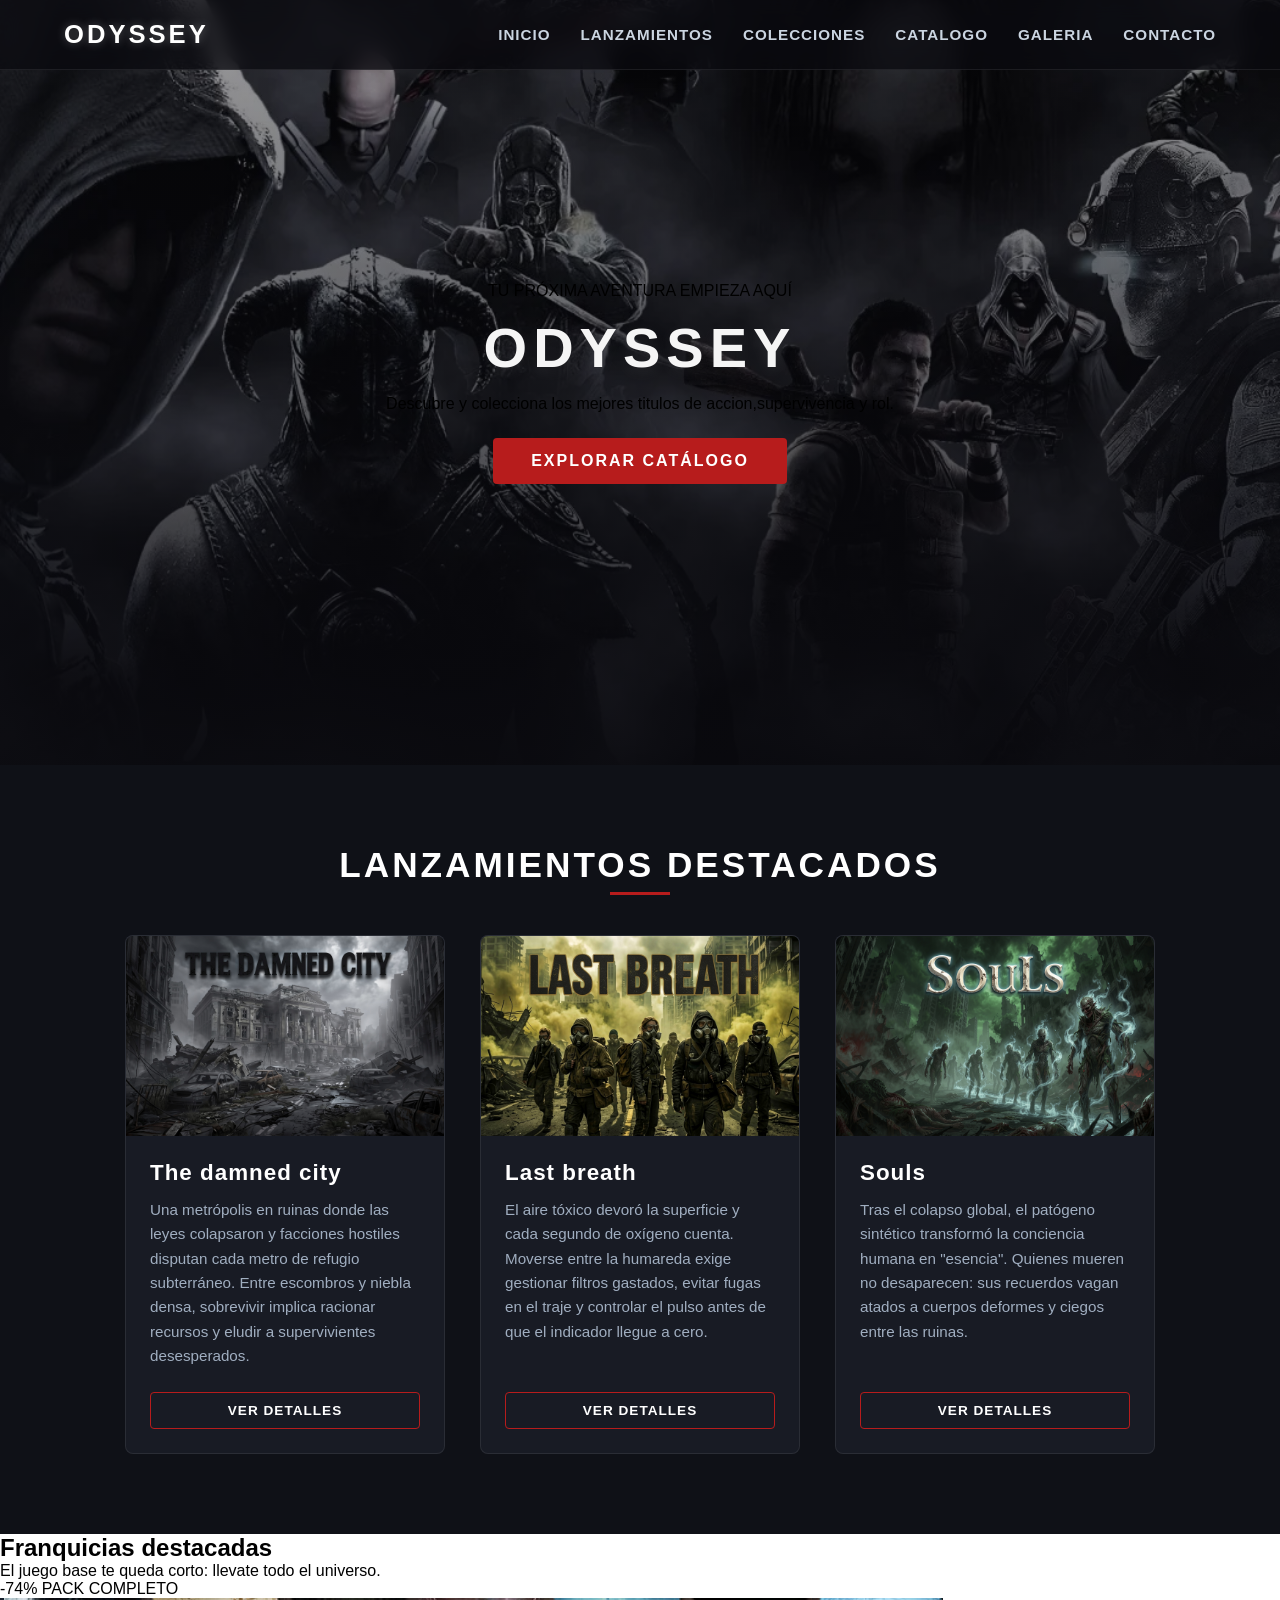
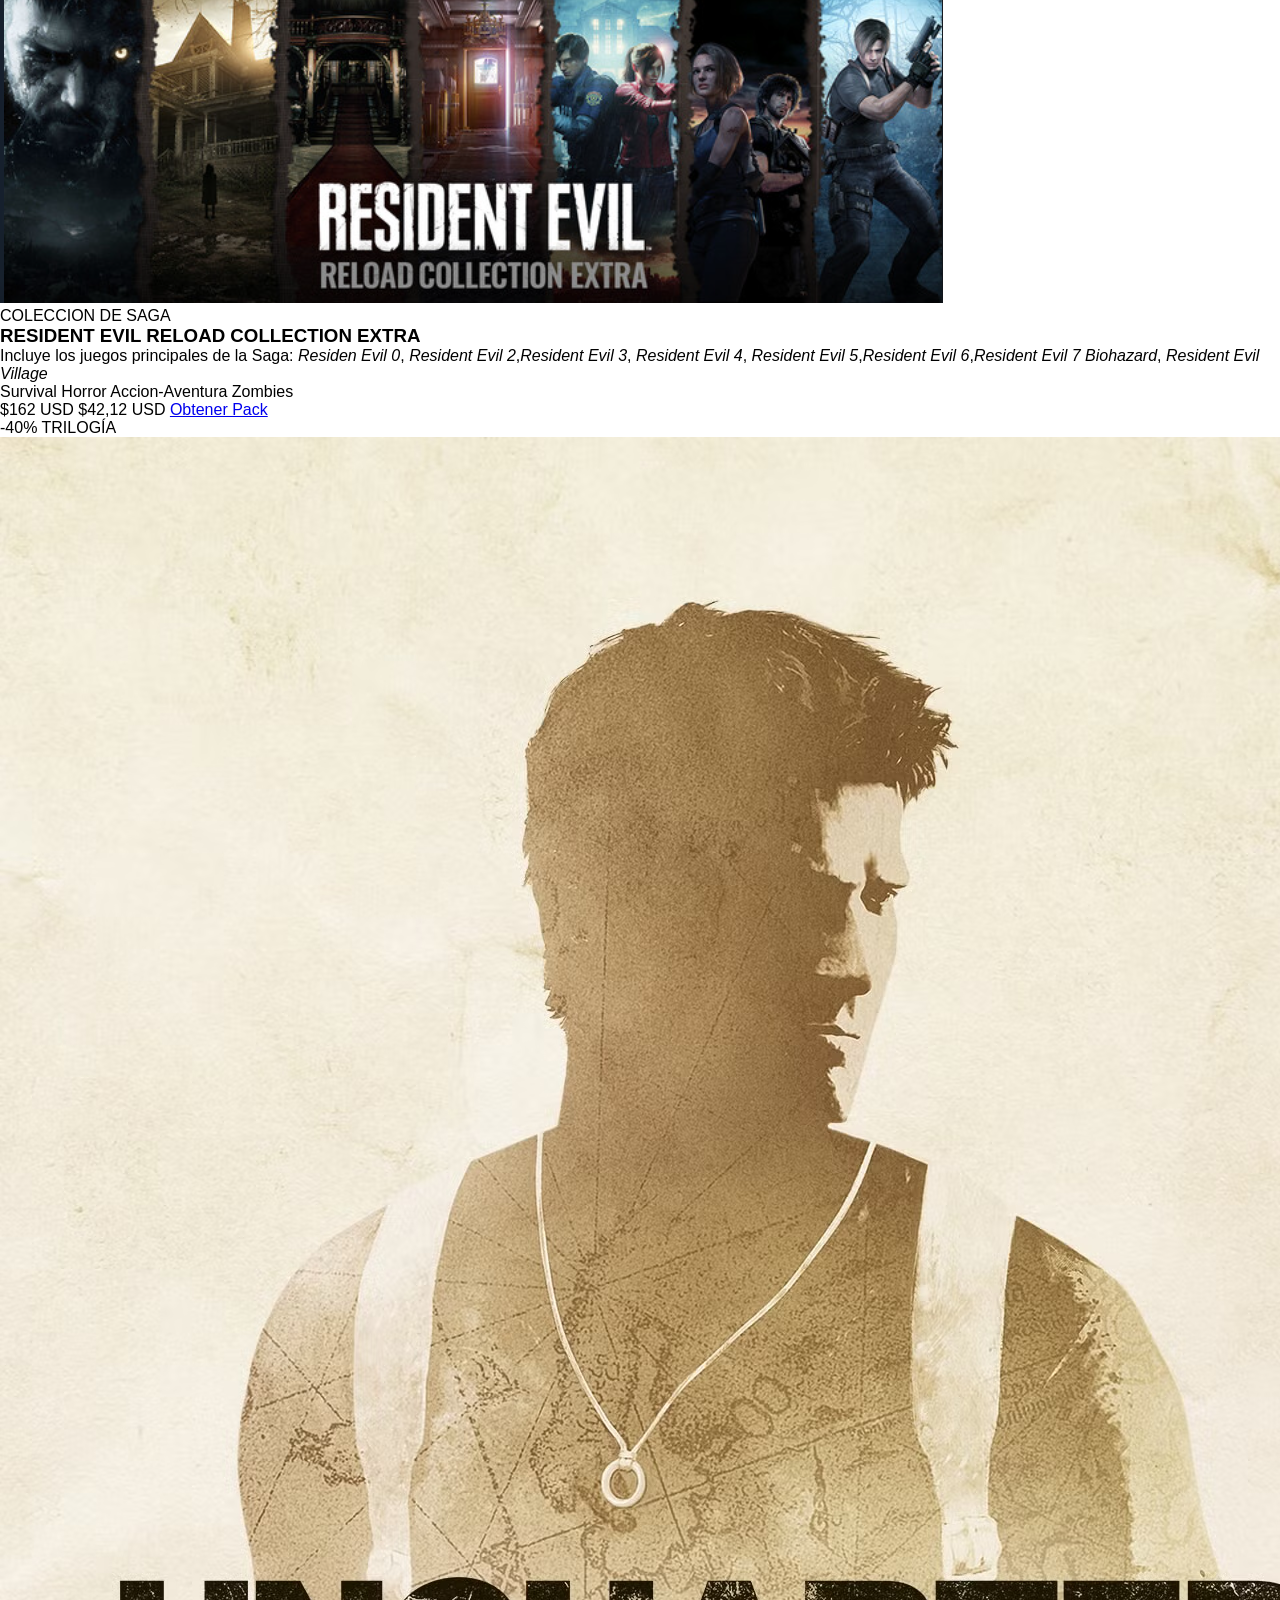
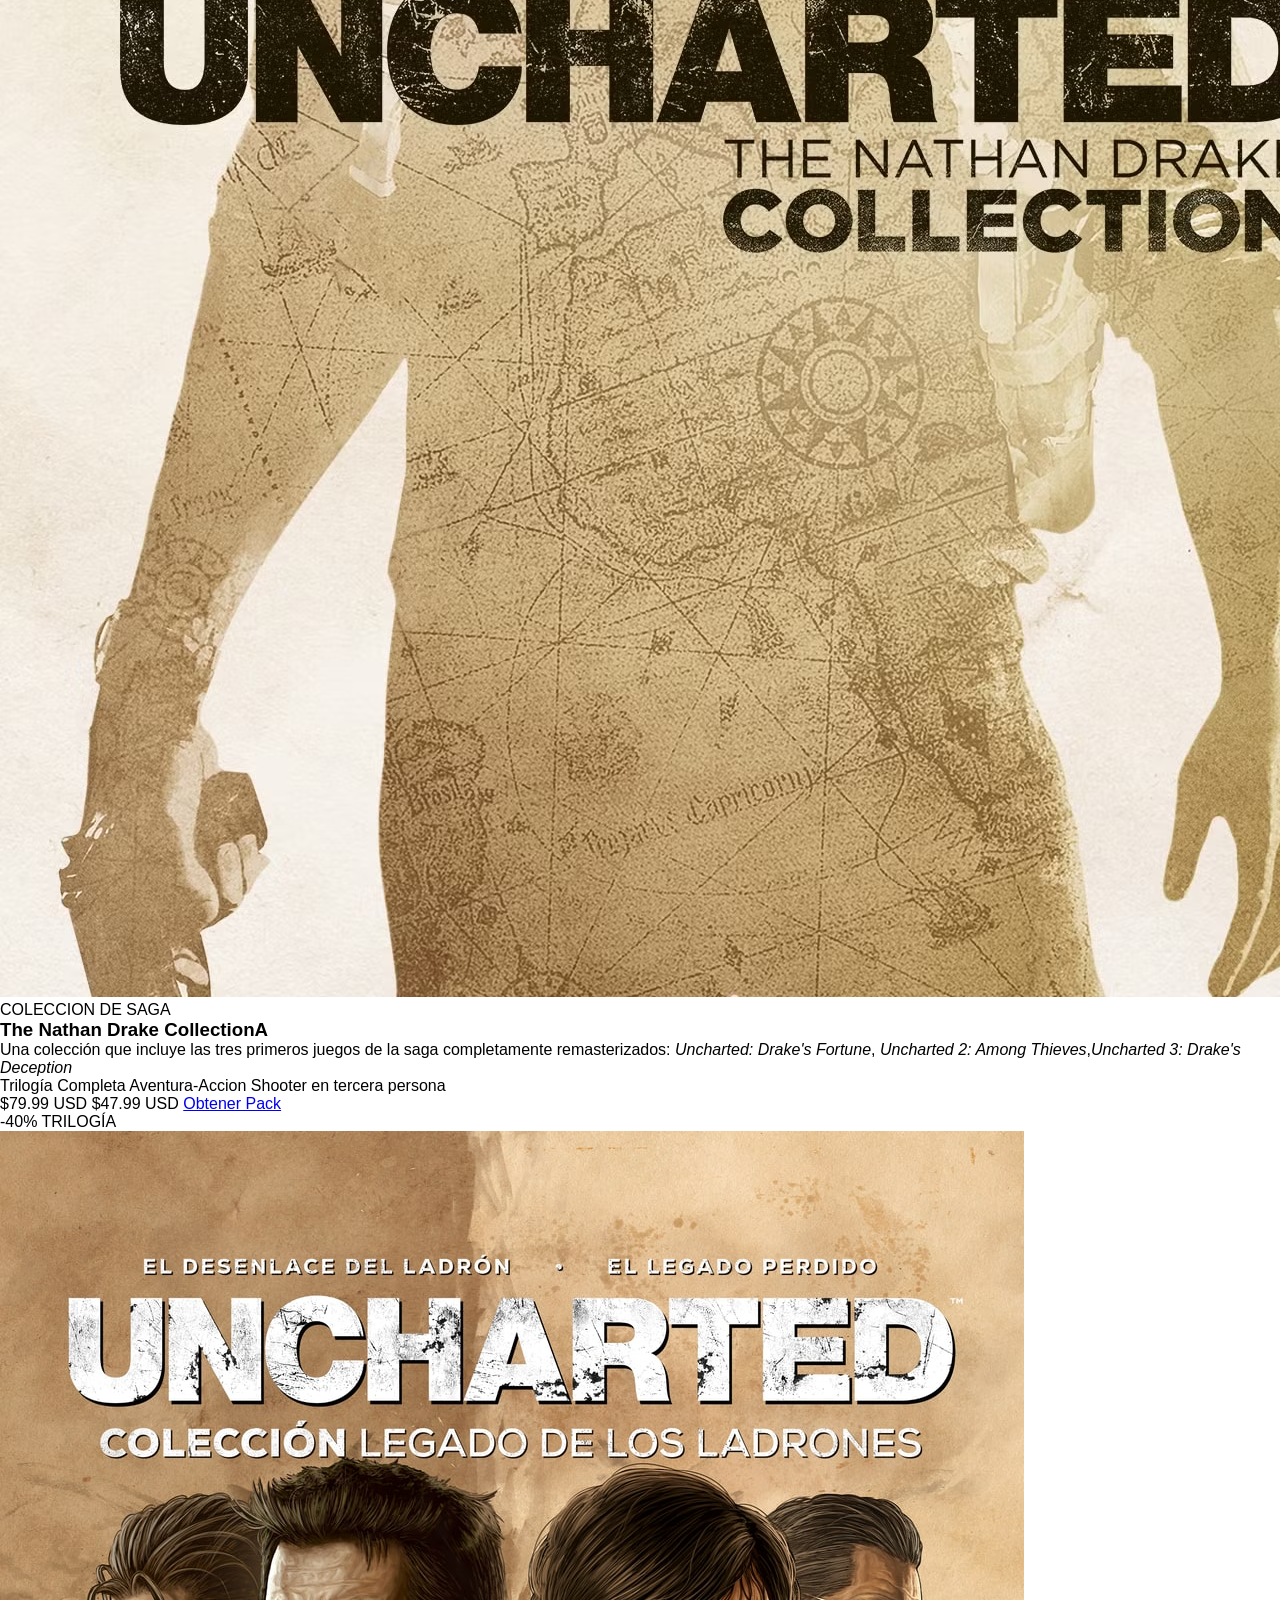
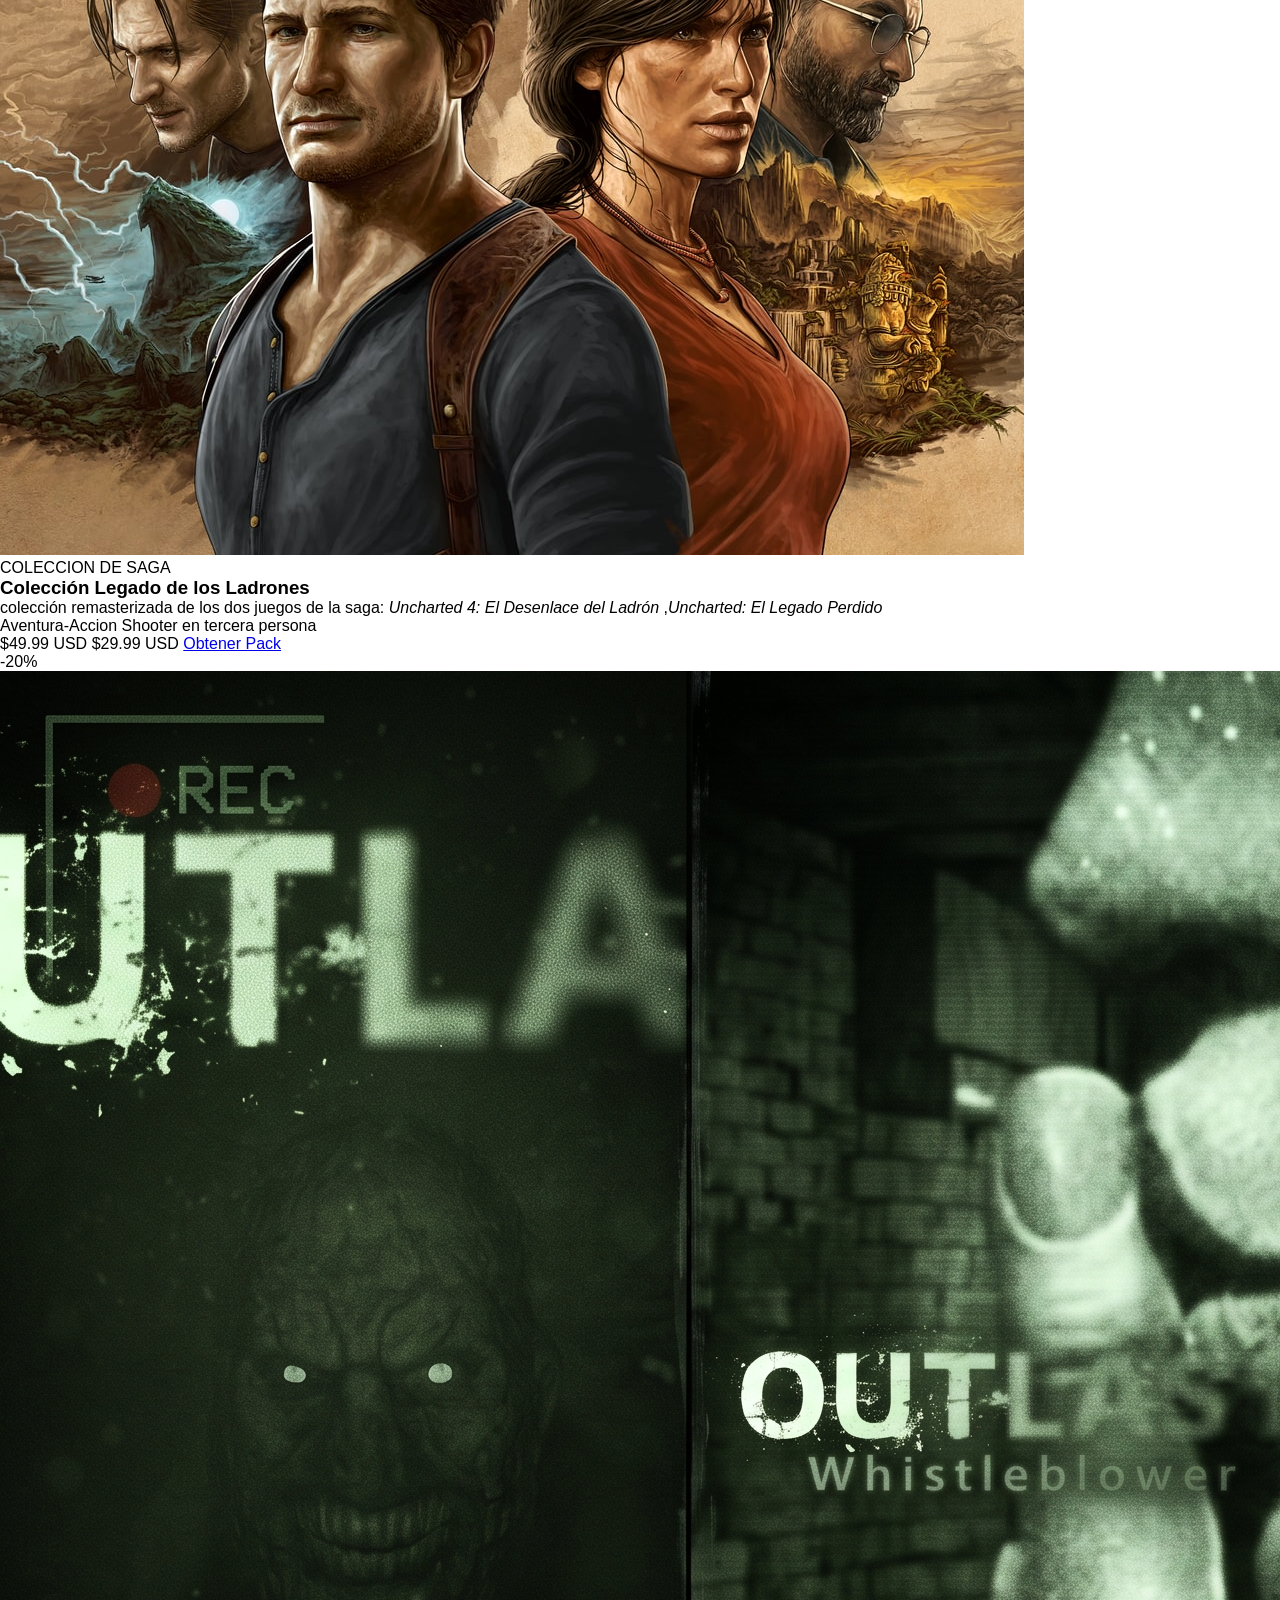
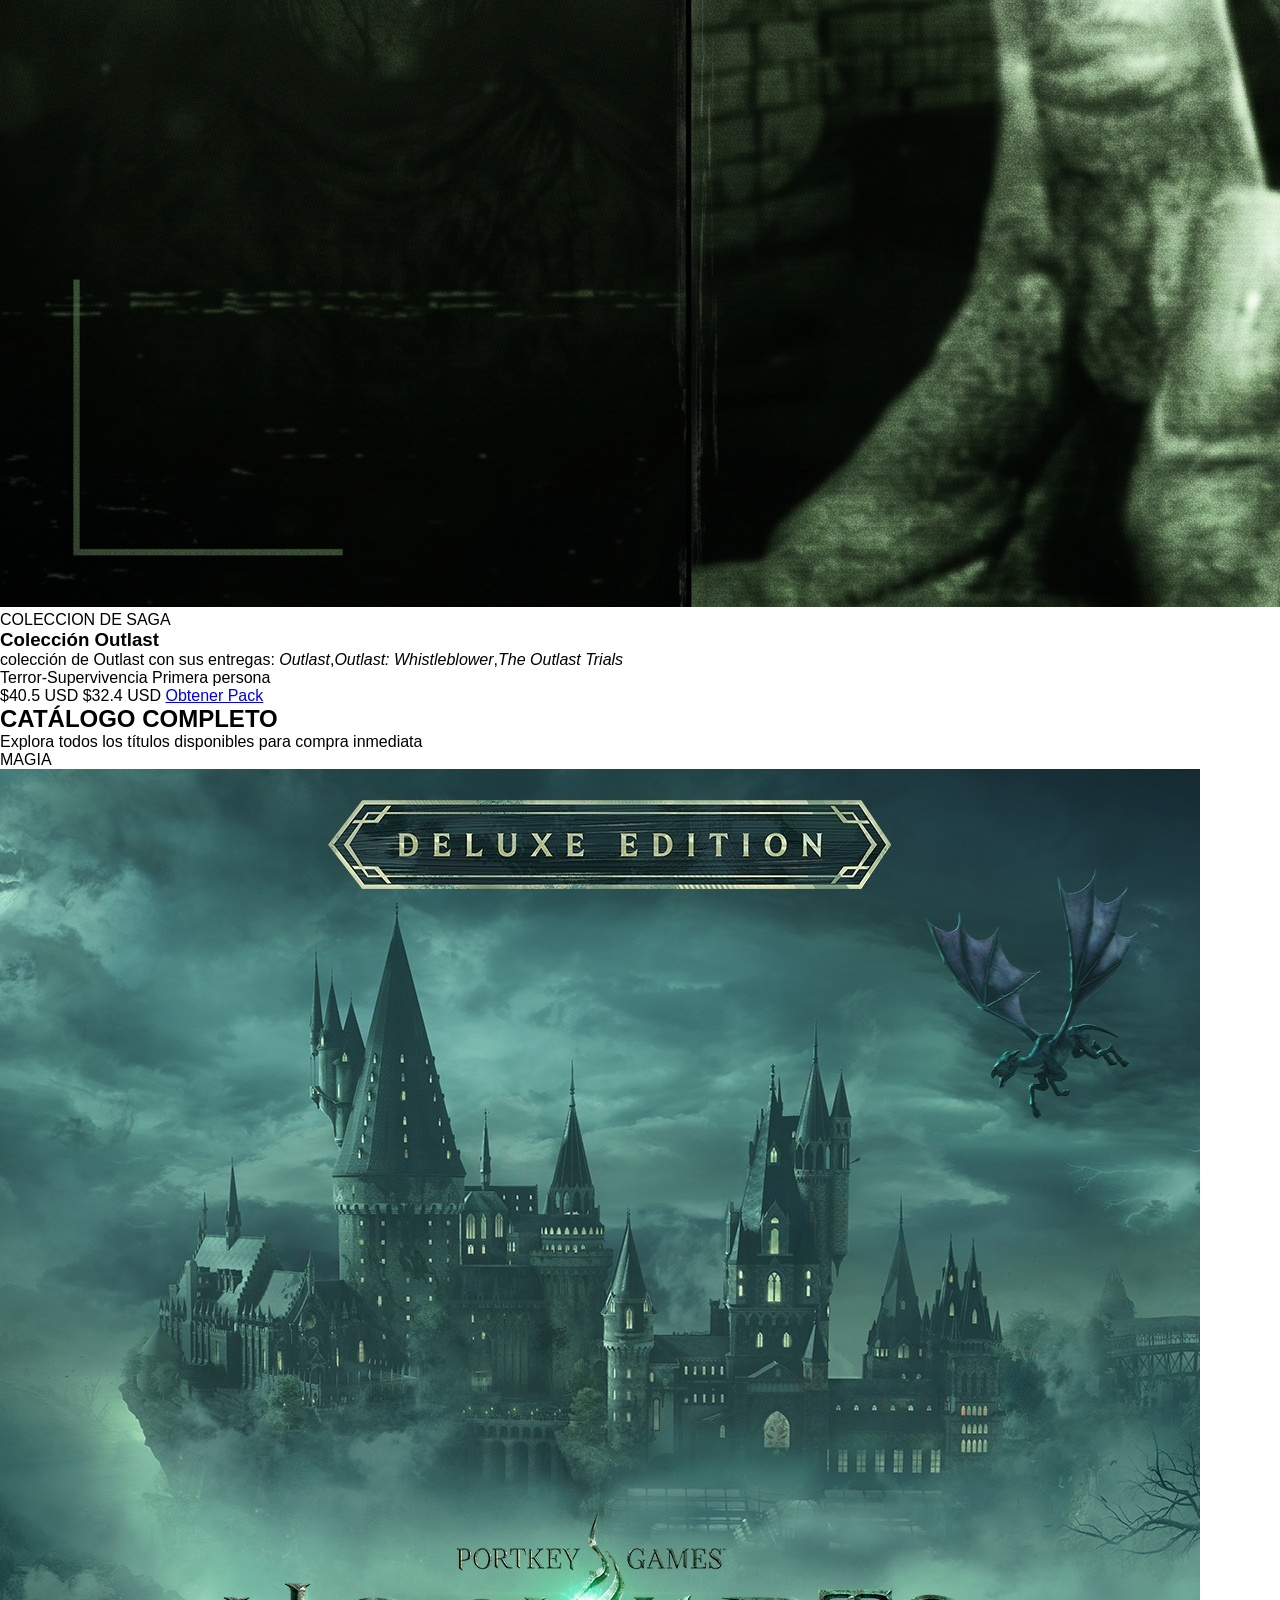
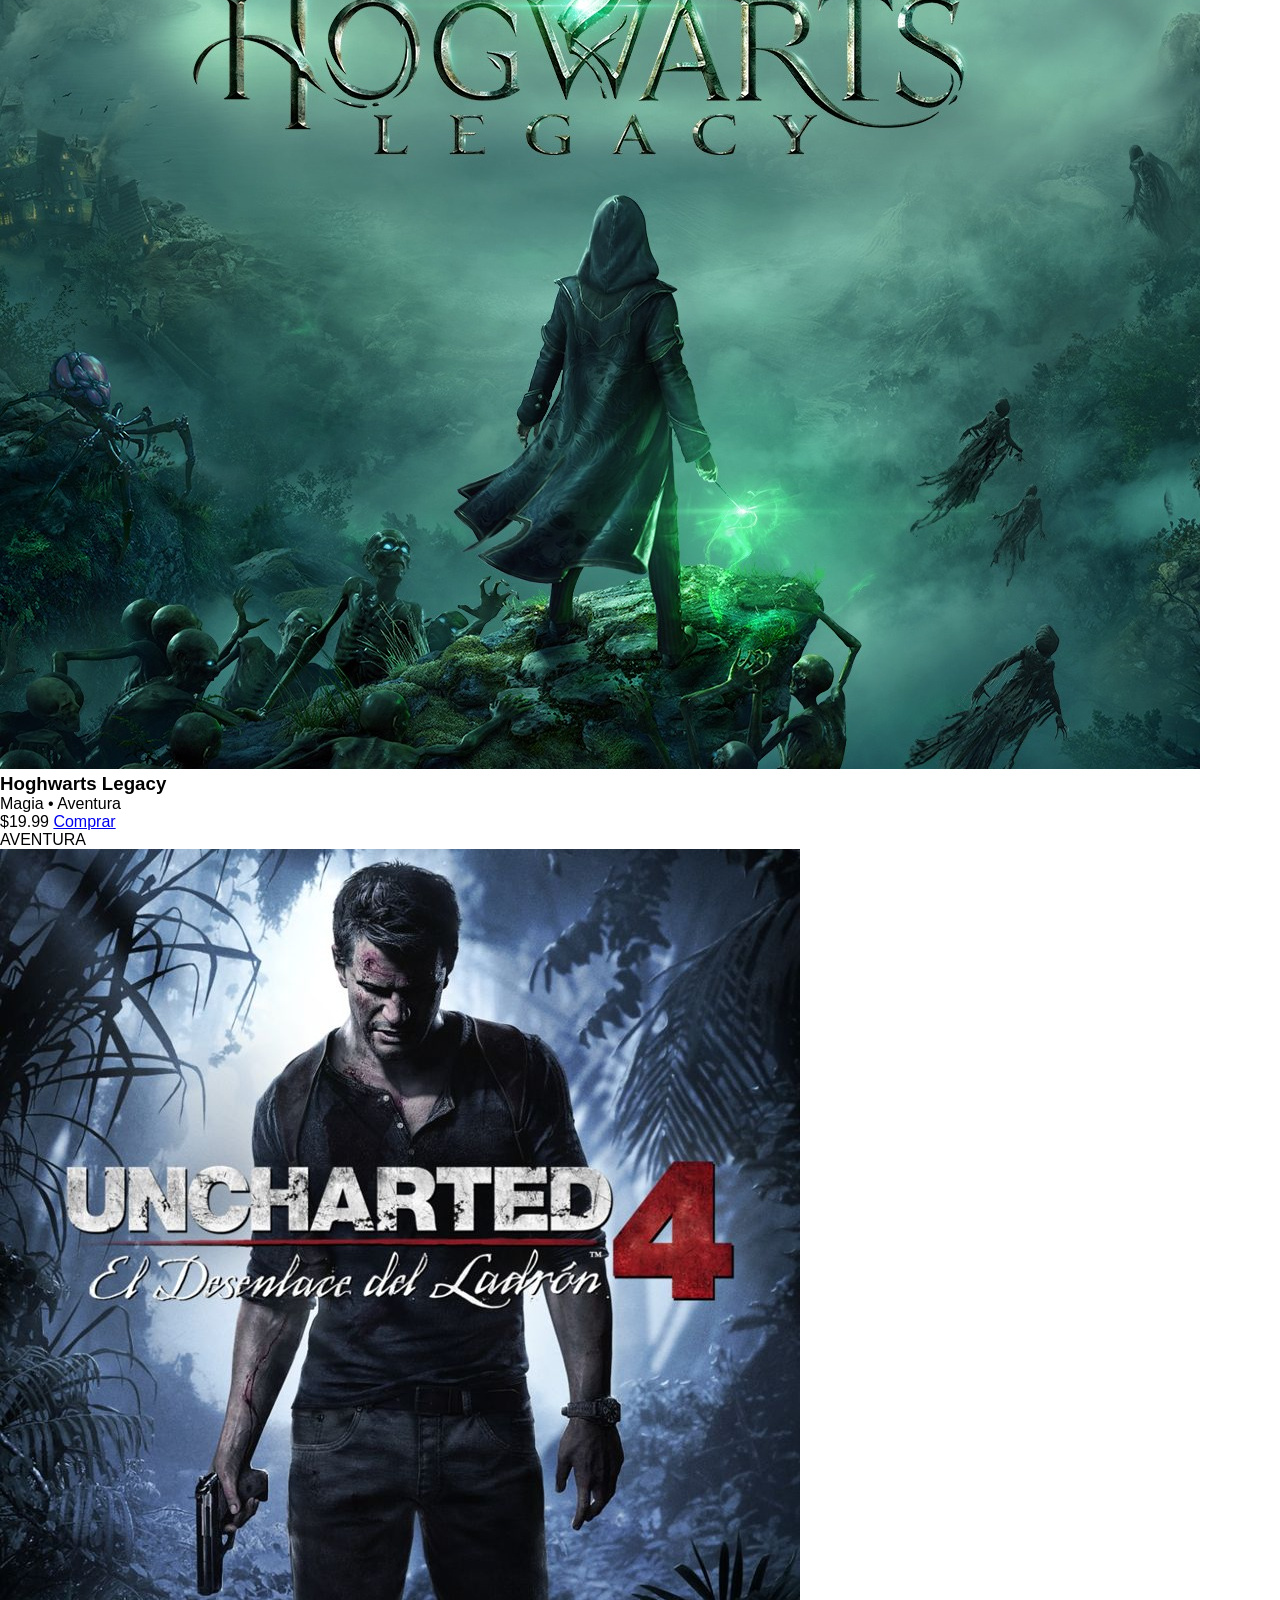
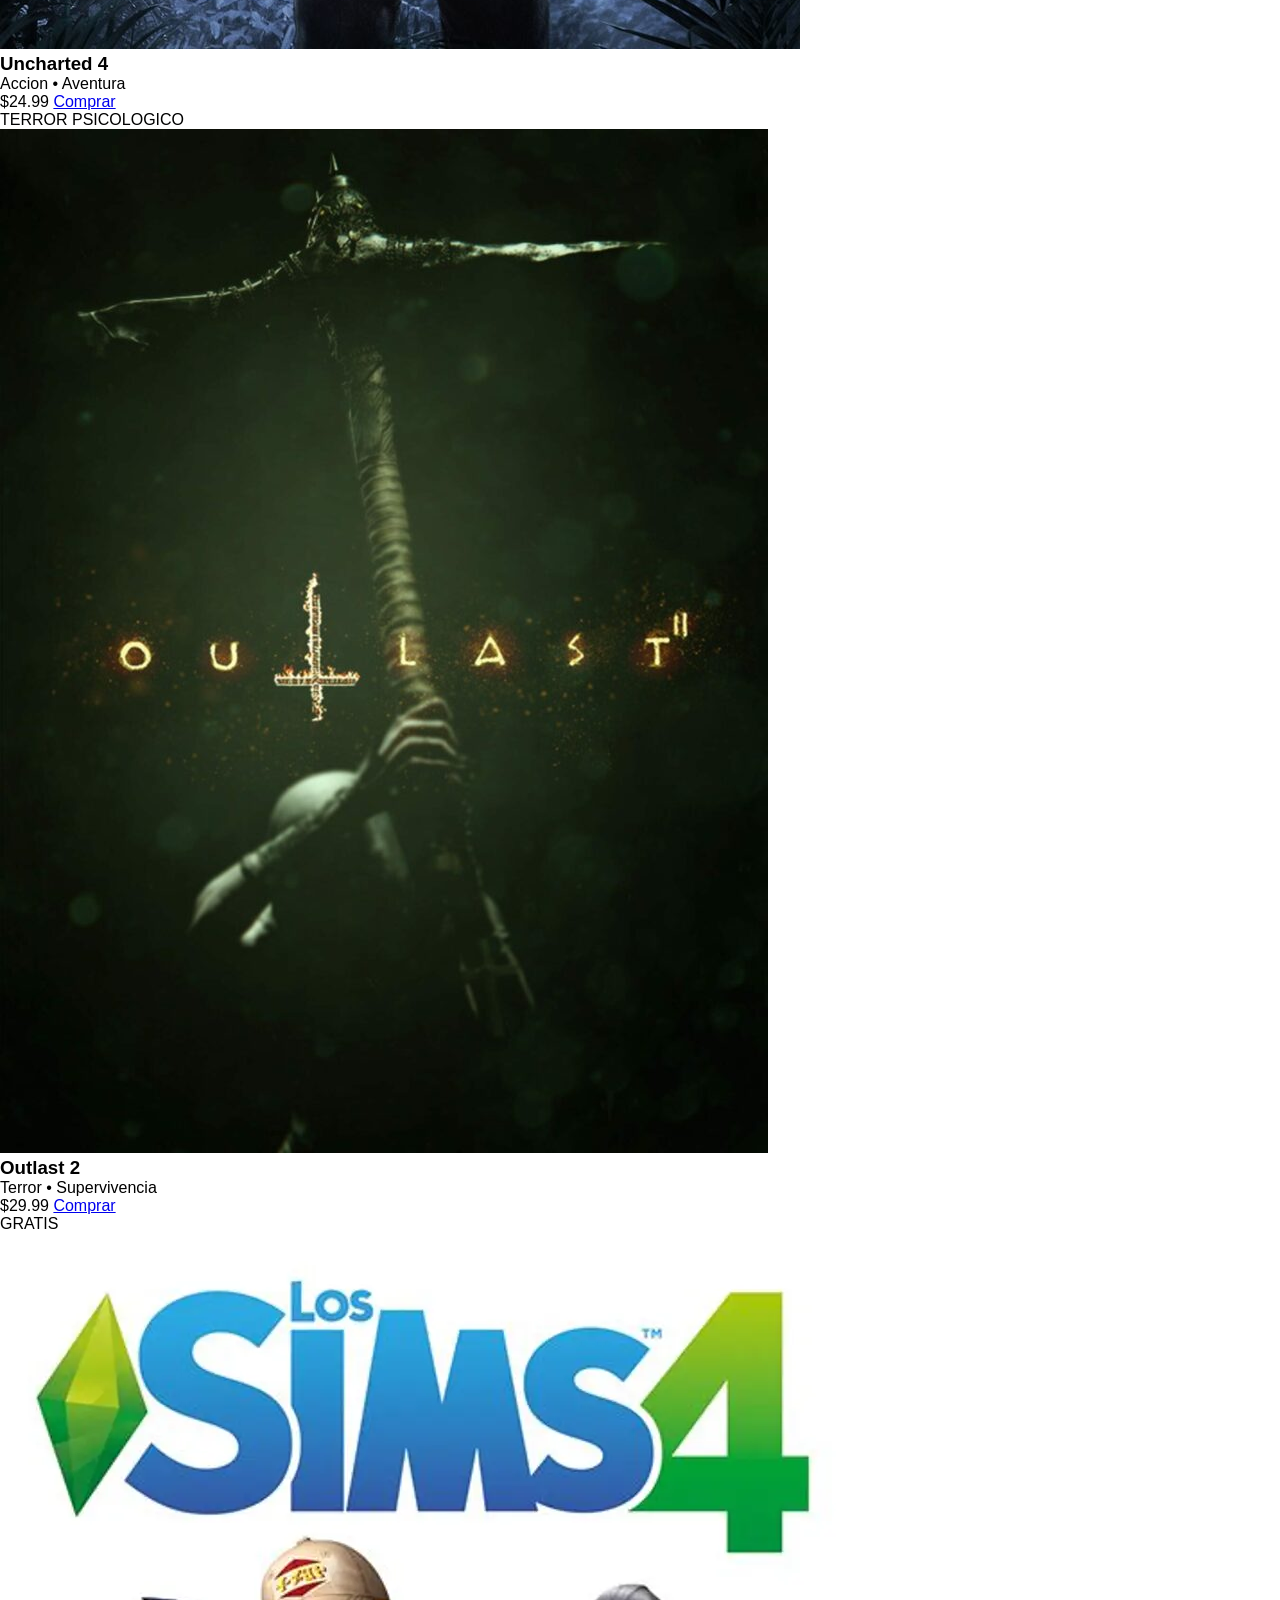
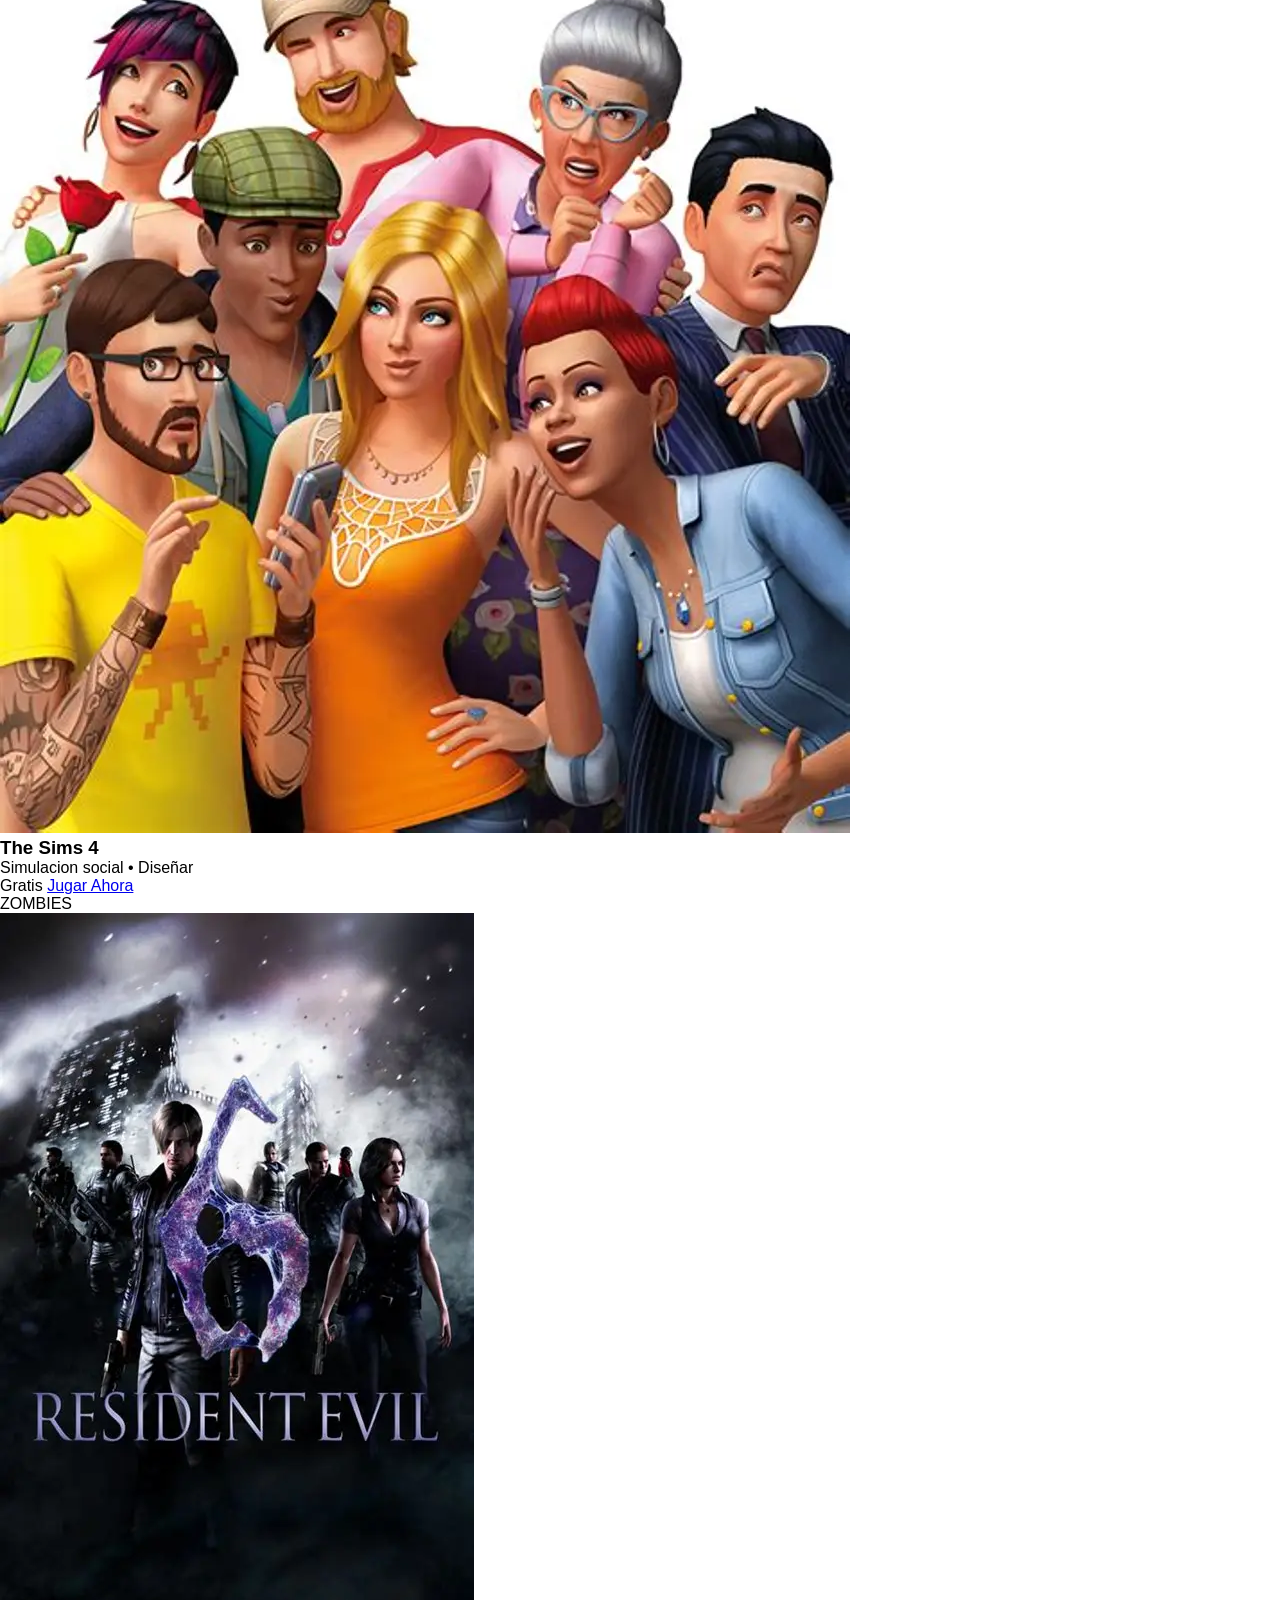
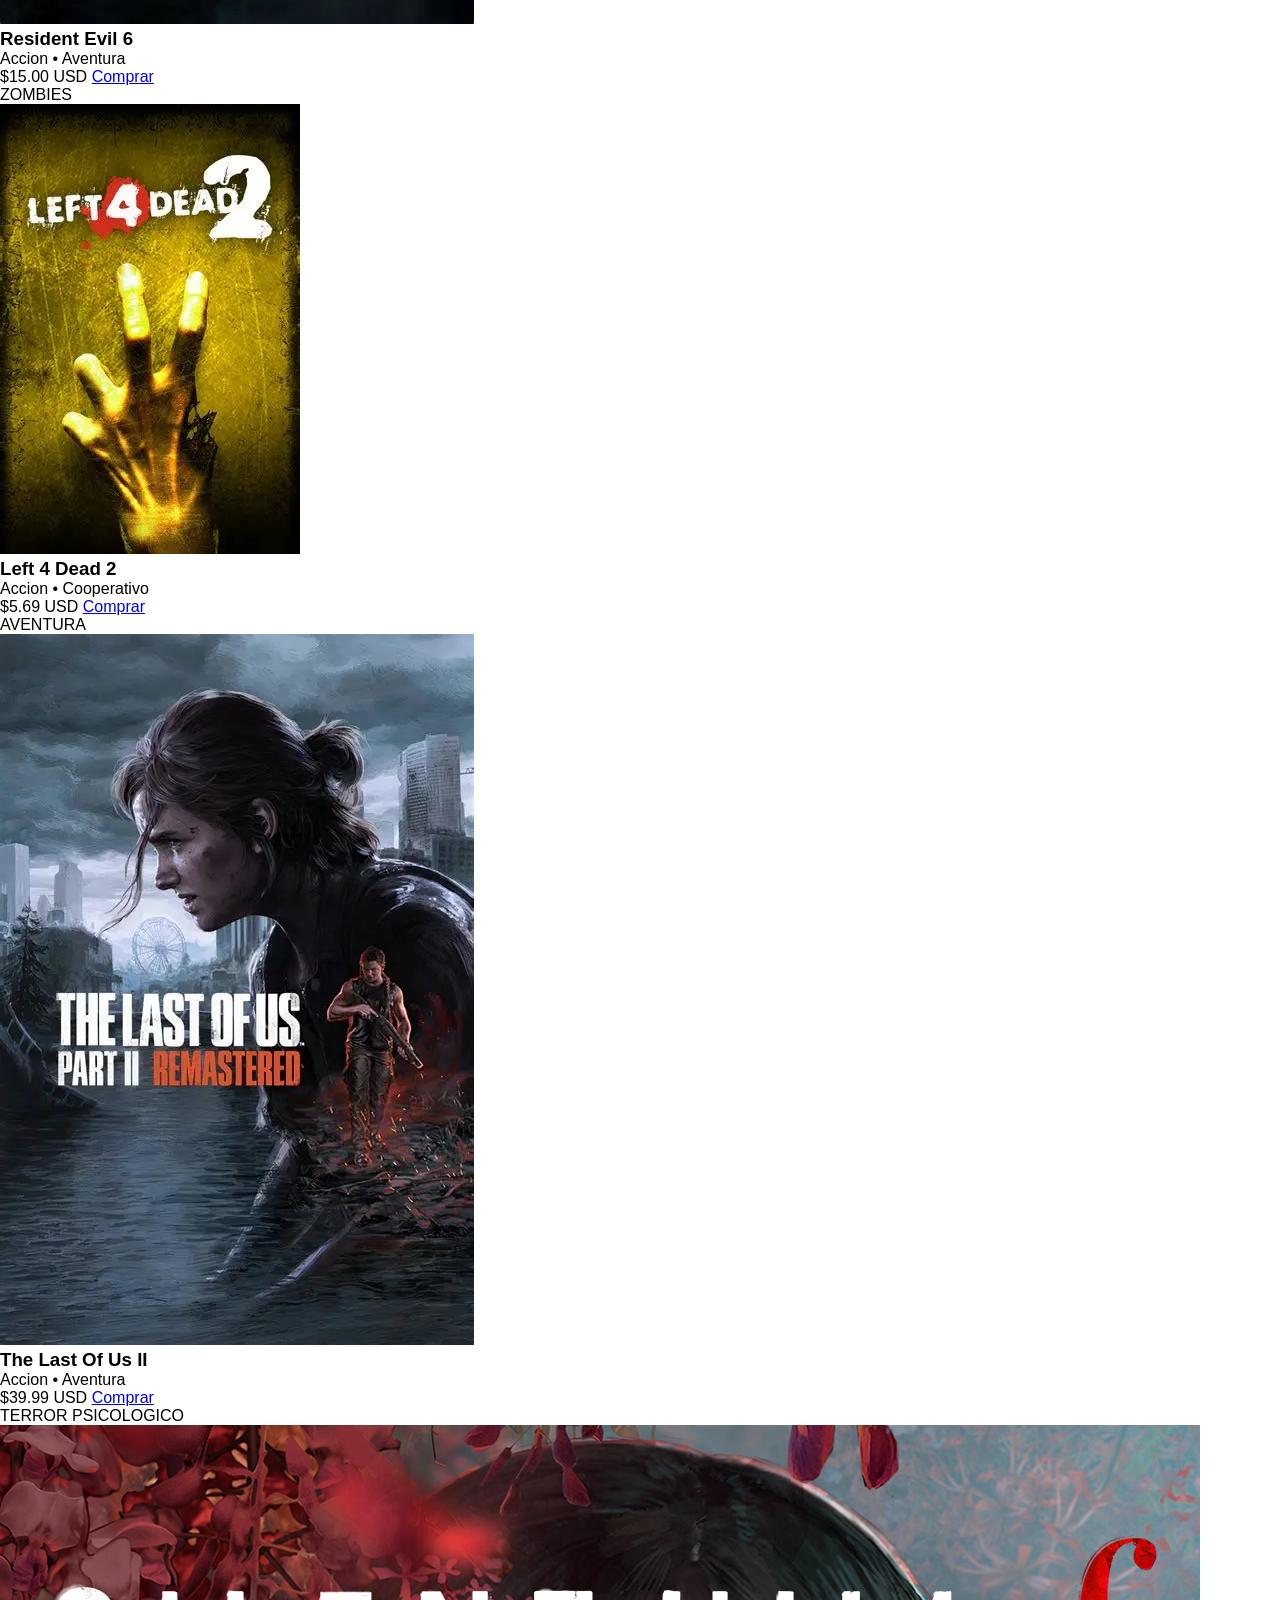
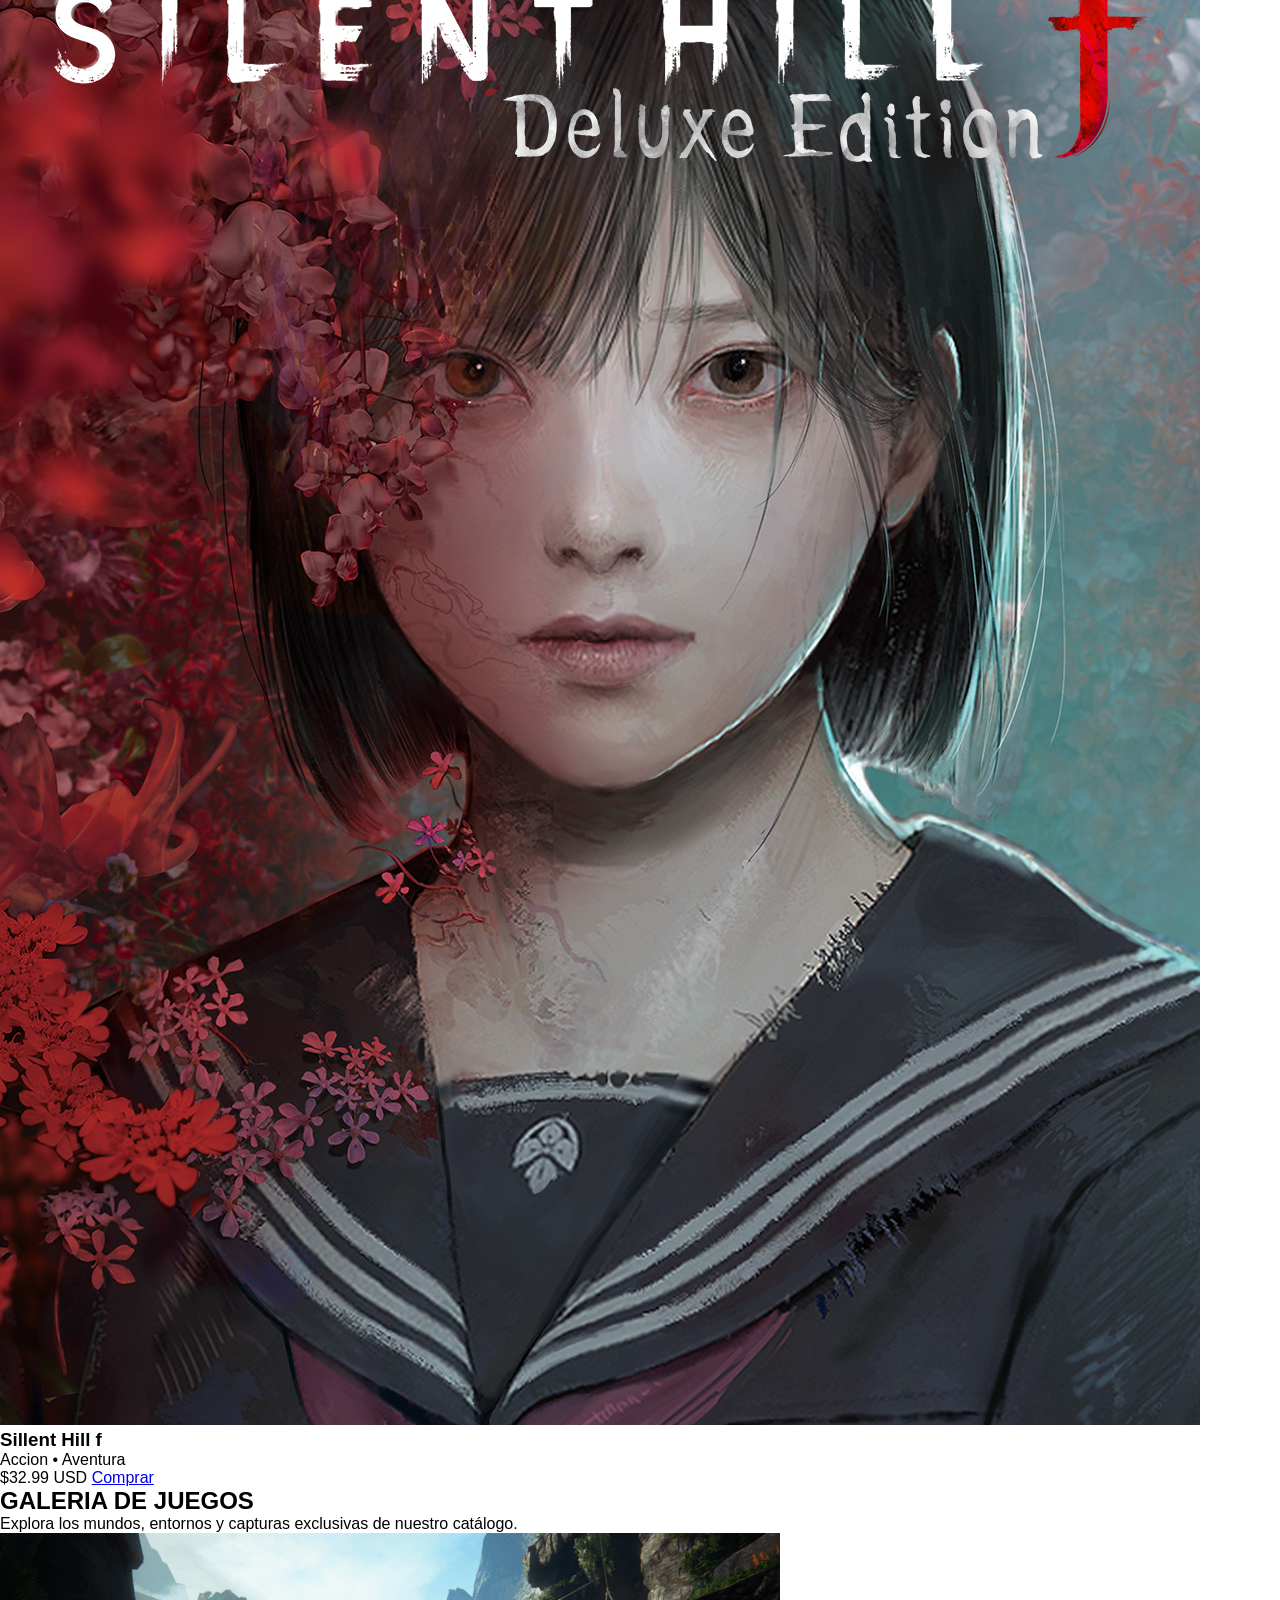
==== index.html @ 3366f35e "fixed:errores tipograficos" ====
<!DOCTYPE html>
<html lang="en">
<head>
    <meta charset="UTF-8">
    <meta name="viewport" content="width=device-width, initial-scale=1.0">
    <title>ODYSSEY</title>
    <link rel="stylesheet" href="css/styles.css">
</head>
<body>
    <header class="navbarra">
        <div class="logo">ODYSSEY</div>
        <nav>
            <ul class="lista-nav">
                <li><a href="#inicio">Inicio</a></li>
                <li><a href="#lanzamientos">lanzamientos</a></li>
                <li><a href="#colecciones">Colecciones</a></li>
                <li><a href="#catalogo">Catalogo</a></li>
                <li><a href="#galeria">Galeria</a></li>
                <li><a href="#contacto">Contacto</a></li>
            </ul>
        </nav>
    </header>
    <main>
        <section class="hero" id="inicio">
            <div class="contendor-hero">
                <span>TU PRÓXIMA AVENTURA EMPIEZA AQUÍ</span>
                <h1>ODYSSEY</h1>
                <p>Descubre y colecciona los mejores titulos de accion,supervivencia
                    y rol.</p>
                <a href="catalogo" class="catalogo-boton">EXPLORAR CATÁLOGO</a>
            </div>
        </section>

        <!-- SECCION CARDS-LANZAMIENTOS -->
        <section class="seccion-cards" id="lanzamientos">
            <h2>LANZAMIENTOS DESTACADOS</h2>
            <div class="contenedor-cards">
                <article class="card">
                    <div class="image-card">
                        <img src="assets/cards-lanzamientos/the-damned-city-dark-title.png" alt="Portada de The damned city">
                    </div>
                    <div class="contenido-card">
                        <h3>The damned city</h3>
                        <p>
                    Una metrópolis en ruinas donde las leyes colapsaron y facciones hostiles disputan cada metro de refugio subterráneo. 
                    Entre escombros y niebla densa, sobrevivir implica racionar recursos y eludir a supervivientes desesperados.
                        </p>
                    <a href="#detalles" class="card-boton">Ver detalles</a>
                    </div>
                </article>

                <article class="card">
                    <div class="image-card">
                        <img src="assets/cards-lanzamientos/last-breath-titled.png" alt="Portada de Last breath">
                    </div>
                    <div class="contenido-card">
                        <h3>Last breath</h3>
                        <p>
                        El aire tóxico devoró la superficie y cada segundo de oxígeno cuenta. 
                        Moverse entre la humareda exige gestionar filtros gastados,
                        evitar fugas en el traje y controlar el pulso antes de que el indicador llegue a cero.
                        </p>
                    <a href="#detalles" class="card-boton">Ver detalles</a>
                    </div>
                </article>

                <article class="card">
                    <div class="image-card">
                        <img src="assets/cards-lanzamientos/souls-banner-titled.png" alt="Portada de Souls">
                    </div>
                    <div class="contenido-card">
                        <h3>Souls</h3>
                        <p>
                        Tras el colapso global, el patógeno sintético transformó la conciencia humana en "esencia".
                        Quienes mueren no desaparecen: sus recuerdos vagan atados a cuerpos deformes y ciegos entre las ruinas.
                        </p>
                    <a href="#detalles" class="card-boton">Ver detalles</a>
                    </div>
                </article>
            </div>
        </section>

        <!-- SECCION COLECCIONES -->
         <section class="seccion-colecciones" id="colecciones">
         <h2>Franquicias destacadas</h2>
         <p>El juego base te queda corto: llevate todo el universo.</p>

         <!-- Coleccion Resident Evil -->
          <div class="contendor-paquete">
          <article>
          <div class="descuento">-74% PACK COMPLETO</div> 

          <div class="portada-paquete">
          <img src="assets/colecciones/ColeccionResident.png" alt="Portada Resident Evil Colecction Extra">
          </div>

          <div class="informacion-paquete">
          <span>COLECCION DE SAGA</span>
          <h3>RESIDENT EVIL RELOAD COLLECTION EXTRA</h3>
          <p>Incluye los juegos principales de la Saga: <em>Residen Evil 0</em>, <em>Resident Evil 2</em>,<em>Resident Evil 3</em>,
          <em>Resident Evil 4</em>, <em>Resident Evil 5</em>,<em>Resident Evil 6</em>,<em>Resident Evil 7 Biohazard</em>,
          <em>Resident Evil Village</em>
          </p>

          <div class="etiquetas-contenido">
          <span>Survival Horror</span>
          <span>Accion-Aventura</span>
          <span>Zombies</span>
          </div>

          <div class="precio">
          <div class="contenedor-precio">
          <span>$162 USD</span>
          <span>$42,12 USD</span>
          <a href="#comprar" class="boton-comprar-paquete">Obtener Pack</a>
          </div>
          </div>
          </article>
          </div>

          <!-- Coleccion Uncharted: The Nathan Drake -->
          <div class="contendor-paquete">
          <article>
          <div class="descuento">-40% TRILOGÍA</div> 

          <div class="portada-paquete">
          <img src="assets/colecciones/Uncharted-The-Nathan-Drake-Collection.avif" alt="Portada The Nathan Drake Collection">
          </div>

          <div class="informacion-paquete">
          <span>COLECCION DE SAGA</span>
          <h3>The Nathan Drake CollectionA</h3>
          <p> Una colección que incluye las tres primeros juegos de la saga completamente remasterizados: <em>Uncharted: Drake's Fortune</em>, 
          <em>Uncharted 2: Among Thieves</em>,<em>Uncharted 3: Drake's Deception</em>
          </p>

          <div class="etiquetas-contenido">
          <span>Trilogía Completa</span>
          <span>Aventura-Accion</span>
          <span>Shooter en tercera persona</span>
          </div>

          <div class="precio">
          <div class="contenedor-precio">
          <span>$79.99 USD</span>
          <span>$47.99 USD</span>
          <a href="#comprar" class="boton-comprar-paquete">Obtener Pack</a>
          </div>
          </div>
          </article>
          </div>

          <!-- Coleccion Uncharted: Legado de los Ladrones -->
          <div class="contendor-paquete">
          <article>
          <div class="descuento">-40% TRILOGÍA</div> 

          <div class="portada-paquete">
          <img src="assets/colecciones/PortadaColeccionLegadoDeLadrones.jpg" alt="Portada Uncharted: Legado de los Ladrones ">
          </div>

          <div class="informacion-paquete">
          <span>COLECCION DE SAGA</span>
          <h3>Colección Legado de los Ladrones</h3>
          <p>colección remasterizada de los dos juegos de la saga: 
          <em>Uncharted 4: El Desenlace del Ladrón </em>,<em>Uncharted: El Legado Perdido</em> 
          </p>

          <div class="etiquetas-contenido">
          <span>Aventura-Accion</span>
          <span>Shooter en tercera persona</span>
          </div>

          <div class="precio">
          <div class="contenedor-precio">
          <span>$49.99 USD</span>
          <span>$29.99 USD</span>
          <a href="#comprar" class="boton-comprar-paquete">Obtener Pack</a>
          </div>
          </div>
          </article>
          </div>

          <!-- Coleccion Outlast -->
          <div class="contendor-paquete">
          <article>
          <div class="descuento">-20%</div> 

          <div class="portada-paquete">
          <img src="assets/colecciones/ColeccionOutlast.jpg" alt="Portada Coleccion Outlast ">
          </div>

          <div class="informacion-paquete">
          <span>COLECCION DE SAGA</span>
          <h3>Colección Outlast</h3>
          <p>colección de Outlast con sus entregas: <em>Outlast</em>,<em>Outlast: Whistleblower</em>,<em>The Outlast Trials</em> 
          </p>

          <div class="etiquetas-contenido">
          <span>Terror-Supervivencia</span>
          <span>Primera persona</span>
          </div>

          <div class="precio">
          <div class="contenedor-precio">
          <span>$40.5 USD</span>
          <span>$32.4 USD</span>
          <a href="#comprar" class="boton-comprar-paquete">Obtener Pack</a>
          </div>
          </div>
          </article>
          </div>
         </section>

         <!-- SECCION CATALOGO  -->
         <section class="seccion-catalogo" id="catalogo">
         <h2>CATÁLOGO COMPLETO</h2>
         <p>Explora todos los títulos disponibles para compra inmediata</p>

         <div class="contenedor-catalogo">

        <!-- Juego Hoghwarts -->
         <article class="tarjeta-catalogo">
         <div class="etiqueta-catalogo">MAGIA</div>
         <div class="contenedor-portada">
         <img src="assets/cards-catalogo/PortadaHoghwartsLegacy.jpeg" alt="Portada Hoghwarts Legacy">
         </div>

         <div class="informacion-catalogo">
         <h3>Hoghwarts Legacy</h3>
         <p>Magia • Aventura</p>
         <div class="pie-tarjeta">
         <span>$19.99</span>
         <a href="#comprar" class="boton-comprar">Comprar</a>
         </div>
         </div>
        </article>
        
        <!-- Juego Uncharted 4 -->
         <article class="tarjeta-catalogo">
         <div class="etiqueta-catalogo">AVENTURA</div>
         <div class="contenedor-portada">
         <img src="assets/cards-catalogo/PortadaUncharted4.jpg" alt="Portada Uncharted 4">
         </div>

         <div class="informacion-catalogo">
         <h3>Uncharted 4</h3>
         <p> Accion • Aventura</p>
         <div class="pie-tarjeta">
         <span>$24.99</span>
         <a href="#comprar" class="boton-comprar">Comprar</a>
         </div>
         </div>
        </article>

        <!-- Juego Outlast 2 -->
         <article class="tarjeta-catalogo">
         <div class="etiqueta-catalogo">TERROR PSICOLOGICO</div>
         <div class="contenedor-portada">
         <img src="assets/cards-catalogo/PortadaOulast2.jpg" alt="Portada Outlast 2">
         </div>

         <div class="informacion-catalogo">
         <h3>Outlast 2</h3>
         <p> Terror • Supervivencia</p>
         <div class="pie-tarjeta">
         <span>$29.99</span>
         <a href="#comprar" class="boton-comprar">Comprar</a>
         </div>
         </div>
        </article>

        
         <!-- Juego Sims 4 -->
         <article class="tarjeta-catalogo">
         <div class="etiqueta-catalogo gratis">GRATIS</div>
         <div class="contenedor-portada">
         <img src="assets/cards-catalogo/PortadaTheSims4.webp" alt="Portada The Sims 4">
         </div>

         <div class="informacion-catalogo">
         <h3>The Sims 4</h3>
         <p>Simulacion social • Diseñar</p>
         <div class="pie-tarjeta">
         <span>Gratis</span>
         <a href="#comprar" class="boton-comprar boton-gratis">Jugar Ahora</a>
         </div>
         </div>
        </article>

         <!-- Juego Resident Evil 6 -->
         <article class="tarjeta-catalogo">
         <div class="etiqueta-catalogo">ZOMBIES</div>
         <div class="contenedor-portada">
         <img src="assets/cards-catalogo/PortadaResidentEvil6.webp" alt="Portada Resident Evil 6">
         </div>

         <div class="informacion-catalogo">
         <h3>Resident Evil 6</h3>
         <p>Accion • Aventura</p>
         <div class="pie-tarjeta">
         <span>$15.00 USD</span>
         <a href="#comprar" class="boton-comprar">Comprar</a>
         </div>
         </div>
        </article>

        <!-- Juego Left 4 Dead 2 -->
         <article class="tarjeta-catalogo">
         <div class="etiqueta-catalogo">ZOMBIES</div>
         <div class="contenedor-portada">
         <img src="assets/cards-catalogo/PortadaLeft4Dead2.webp" alt="Portada Left 4 Dead 2">
         </div>

         <div class="informacion-catalogo">
         <h3>Left 4 Dead 2</h3>
         <p>Accion • Cooperativo</p>
         <div class="pie-tarjeta">
         <span>$5.69 USD</span>
         <a href="#comprar" class="boton-comprar">Comprar</a>
         </div>
         </div>
        </article>

        <!-- Juego The Last Of Us II -->
         <article class="tarjeta-catalogo">
         <div class="etiqueta-catalogo">AVENTURA</div>
         <div class="contenedor-portada">
         <img src="assets/cards-catalogo/PortadaTheLastOfUsII.webp" alt="Portada The Last Of Us II">
         </div>

         <div class="informacion-catalogo">
         <h3>The Last Of Us II</h3>
         <p>Accion • Aventura</p>
         <div class="pie-tarjeta">
         <span>$39.99 USD</span>
         <a href="#comprar" class="boton-comprar">Comprar</a>
         </div>
         </div>
        </article>

        <!-- Juego Sillent Hill f-->
         <article class="tarjeta-catalogo">
         <div class="etiqueta-catalogo">TERROR PSICOLOGICO</div>
         <div class="contenedor-portada">
         <img src="assets/cards-catalogo/PortadaSillentHillf.jpg" alt="Portada Sillent Hill f">
         </div>

         <div class="informacion-catalogo">
         <h3>Sillent Hill f</h3>
         <p>Accion • Aventura</p>
         <div class="pie-tarjeta">
         <span>$32.99 USD</span>
         <a href="#comprar" class="boton-comprar">Comprar</a>
         </div>
         </div>
        </article>

         </div>
         </section>

         <!-- SECCION GALERIA -->
        <section class="seccion-galeria" id="galeria">
            <h2>GALERIA DE JUEGOS</h2>
            <p>Explora los mundos, entornos y capturas exclusivas de nuestro catálogo.</p>

            <div class="contenedor-galeria">
                <div class="galeria-elemento">
                <img src="assets/galeria/uncharted4.webp" alt="Captura de uncharted 4">
                </div>

                <div class="galeria-elemento">
                <img src="assets/galeria/HoghwartsLegacy.jpg" alt="Captura de Hoghwarts Legacy">
                </div>

                <div class="galeria-elemento">
                <img src="assets/galeria/Left4Dead2.jpg" alt="Captura de Left4Dead 2">
                </div>

                <div class="galeria-elemento">
                <img src="assets/galeria/Outlast2.jpg" alt="Captura de Outlast 2">
                </div>
                
                <div class="galeria-elemento">
                <img src="assets/galeria/residentEvil6.jpg" alt="Captura de Resident Evil 6">
                </div>

                <div class="galeria-elemento">
                <img src="assets/galeria/SillentHillf.webp" alt="Captura de Sillent Hill f">
                </div>

                <div class="galeria-elemento">
                <img src="assets/galeria/TheLastOfUs2.webp" alt="Captura de The Last Of Us 2">
                </div>

                <div class="galeria-elemento">
                <img src="assets/galeria/TheSims4.jpg" alt="Captura de The Sims 4">
                </div>
            </div>
        </section>

        <!-- SECCION CONTACTO/SOPORTE -->
         <section class="seccion-contacto" id="contacto">
         <h2>CONTACTO Y SOPORTE</h2>
         <p>¿Tenes consultas, problemas con un juego o propuestas comerciales? Escribinos.
         </p>

         <form>
         <!-- Campo nombre -->
         <div class="grupo-campo">
         <label for="nombre">Nombre completo:</label>
         <input type="text" id="nombre" name="nombre" placeholder="Ej:Agustina Vega" required>
         </div>

        <!-- Campo Correo -->
         <div class="grupo-campo">
         <label for="email">Correo electronico:</label>
         <input type="email" id="email" name="email" placeholder="nombre@gmail.com" required>
         </div>

         <!-- Campo telefono -->
         <div class="grupo-campo">
         <label for="telefono">Telefono</label>
         <input type="tel" id="telefono" name="telefono" placeholder="Ej:+54 3865 234567"pattern="[0-9]{7,15}" required>
         </div>

          <!-- Menu desplegable -->
         <div class="grupo-campo">
         <label for="motivo">Motivo de contacto:</label>
         <select id="motivo" name="motivo" required>
         <option value="" disabled selected>Seleccione una opcion...</option> 
         <option value="soporte">Soporte tecnico/reporte de bugs</option>
         <option value="compras">Consulta de compras y pedidos</option>
         <option value="prensa">Prensa, alianzas o distribucion</option>
         <option value="otro">Otras consultas</option>
         </select>
         </div>

         <!--plataforma  -->
         <fieldset class="grupo-opciones">
         <legend>Plataforma principal de juego:</legend>

         <div class="radios-disponibles">
         <label>
         <input type="radio" name="plataforma" value="pc"checked>PC
         </label> 

         <label>
         <input type="radio" name="plataforma" value="playstation">PlayStation
         </label> 

         <label>
         <input type="radio" name="plataforma" value="xbox">Xbox
         </label> 

         <label>
         <input type="radio" name="plataforma" value="Oddysey">Odyssey
         </label> 
         </div>
         </fieldset>

         <!-- juego seleccionado -->
         <div class="grupo-campo">
         <div class="cabeza-campo">
         <span>Juego seleccionado</span>
         </div>

         <label for="juego-busqueda">Buscar juego:</label>
         <div class="contenedor-bsucador">
         <span>🔍︎</span>
         <input type="search" id="juego-busqueda" name="juego" list="lista-juegos"
         placeholder="Escribe para buscar un juego..."
         autocomplete="off">
         </div>
         <!-- Catalogo actual -->
         <datalist id="lista-juegos">
         <option value="Hoghwarts Legacy">
         <option value="Uncharted 4">
         <option value="Outlast 2">
         <option value="The Sims 4">
         <option value="Resident Evil 6">
         <option value="Left 4 Dead 2">
         <option value="The Last Of Us II">
         <option value="Sillent Hill f">
         <!-- Proximos lanzamientos -->
         <option value="The Damned City (Reserva)">
         <option value="Souls (Reserva)">
         <option value="Last Breath (Reserva)">
         </datalist>
         </div>
         
         <!-- Comentarios -->
         <div class="grupo-campo">
         <label for="mensaje">Mensaje o comentarios</label>
         <textarea id="mensaje" name="mensaje" rows="5" placeholder="Escribe tu mensaje detallado aquí..." required></textarea>
         </div>

         <!-- Controles -->
         <div class="acciones-formularios">
         <button type="submit" class="boton-enviar">Enviar Mensaje</button>
         <button type="reset" class="boton-limpiar">Limpiar Formulario</button>
         </div>

        </form>
        </section>
        </main>
        <footer class="pie-pagina">
        <div class="contenedor-footer">

        <!-- Marca -->
        <div class="bloque-marca">
        <span>ODYSSEY</span>
        <p>Tu plataforma definitiva para títulos de supervivencia, aventura y experiencias inmersivas.</p>
        <div class="contenedor-soporte">
        <span>PC</span>
        <span>PlayStation</span>
        <span>Xbox</span>
        </div>
        </div>
        <!-- Comunidad -->
        <div class="contenedor-comunidad">
        <h4>Únete al Gremio</h4>
        <p>Entérate de ofertas relámpago, parches y eventos de la comunidad.</p>

        <div class="botones-redes">
        <a href="#threads">Threads</a>
        <a href="#instagram">Instagram</a>
        <a href="#youtube">Youtube</a>
        </div>
        </div>
        </div>

        <!-- Legal -->
        <div class="barra-inferior">
        <div class="contenedor-inferior">
        <p>© 2026 ODYSSEY Gaming Store. Todos los derechos reservados.</p>
        <div class="legal-pie">
        <a href="#privacidad">Privacidad</a>
        <span>•</span>
        <a href="#terminos">Términos de Compra</a>
        </div>
        </div>
        </div>
        </footer>   
        </body>
        </html>
---- css/styles.css ----
*{
    margin: 0;
    padding: 0;
    box-sizing: border-box;
    font-family: 'Segoe UI', Tahoma, Geneva, Verdana, sans-serif; 
}
/* paleta de colores */
:root{
  --rojo-brilloso: #b71c1c;    
  --coral-intenso: #e53935; 
  --rojo-vino: rgba(183, 28, 28, 0.45);         
   
  --blanco: #ffffff;          
  --blanco-celeste: #cbd5e1; 
  --cleste-blanco-card: #a0aec0;

  --oscuro-nav: rgba(10, 10, 15, 0.75);
  --fondo: #0f1117;
  --gris-oscuro: rgba(255, 255, 255, 0.08);
  --gris-clarito: rgba(255, 255, 255, 0.3);
  --negro-rojizo:rgba(0, 0, 0, 0.7);

  /* degagradado para el banner */
  --opaco: rgba(10, 10, 15, 0.4);
  --opaco2: rgba(10, 10, 15, 0.9);

  --azul-gris: #181b24;
}
/* --------------------------------------------------------------------------------------------------------------------------------------------------------- */
/* Barra de navegacion (header)*/
.navbarra {
  position: fixed;
  top: 0;
  left: 0;
  width: 100%;
  height: 70px;
  display: flex;
  justify-content: space-between;
  align-items: center;
  padding: 0 5%;
  background: var(--oscuro-nav); 
  backdrop-filter: blur(10px); /*efecto cristal*/
  border-bottom: 1px solid var(--gris-oscuro);
  z-index: 1000; /*navbarra queda adelante*/
}
/* logo */
.navbarra .logo {
  font-size: 1.6rem;
  font-weight: 900;
  letter-spacing: 3px;
  color: var(--blanco);
  text-transform: uppercase;
  cursor: pointer;
  text-shadow: 0 0 10px var(--gris-clarito);
}

/* contenedor de los enlaces */
.navbarra nav ul.lista-nav {
  display: flex;
  align-items: center;
  gap: 30px;
  list-style: none;
  margin: 0;
  padding: 0;
}
.navbarra nav ul.lista-nav li {
  display: inline-flex;
}
/* estilo de los enlaces */
.navbarra nav ul.lista-nav li a {
  position: relative;
  text-decoration: none;
  color: var(--blanco-celeste);
  font-size: 0.95rem;
  font-weight: 600;
  letter-spacing: 1px;
  text-transform: uppercase;
  transition: color 0.3s ease;
  padding: 6px 0;
}
.navbarra nav ul.lista-nav li a:hover {
  color:var(--blanco);
}
/* linea roja*/
.navbarra nav ul.lista-nav li a::after {
  content: "";
  position: absolute;
  bottom: 0;
  left: 0;
  width: 0%;
  height: 2px;
  background-color: var(--rojo-brilloso); 
  transition: width 0.3s ease; /* se expande la linea de izquierda a derecha */
}
.navbarra nav ul.lista-nav li a:hover::after {
  width: 100%;
}
/* [base64] */
/*HER0*, BANNER */
.hero{
  position: relative;
  width: 100%;
  min-height: 85vh; 
  background: linear-gradient(to bottom,var(--opaco), var(--opaco2)), url(../assets/hero/banner.webp) center/cover no-repeat; /*primero va el degradado oscuro, debajo la imagen*/
  display: flex;
  align-items: center;
  justify-content: center;
  text-align: center;
  padding: 0 20px;
}
/* caja de contenido */
.contenedor-hero{
  max-width: 800px;
  z-index: 2; /* Traigo el contenido hacia el frente */
}
.hero h1{
  font-size: 3.5rem;
  letter-spacing: 6px;
  text-transform: uppercase;
  color: #f5f5f5;
  margin: 15px 0;
  text-shadow: 0 4px 15px var(--gris-oscuro); 
.hero span, .hero p{
  color:var(--blanco);
  font-size: 1.15rem;
  letter-spacing: 0.5px;
  text-shadow: 0 2px 8px var(--negro-rojizo);/* Sombra para poder resaltar el texto sobre la foto */
}
}
/* boton (explorar catalogo) */
.catalogo-boton{
  display: inline-block;
  margin-top: 25px;
  padding: 14px 38px;
  background-color: var(--rojo-brilloso);
  color: var(--blanco);
  font-weight: bold;
  text-decoration: none;
  letter-spacing: 2px;
  border-radius: 4px;
  transition: all 0.3s ease;
  box-shadow: 0 4px 20px var(--rojo-sangre);
}
.catalogo-boton:hover{
  background-color: var(--coral-intenso);
  transform: translateY(-2px);  /* eleva las letras en el boton */
  box-shadow: 0 6px 25px var(--rojo-brilloso);
}
/* ------------------------------------------------------------------------------------------------------------------------------------------------------------------- */
/* CARDS-LANZAMIENTOS */
/* Contenedor general */
.seccion-cards{
  padding: 80px 5px;
  background-color: var(--fondo);
  color: var(--blanco);
  text-align: center;
}
/*Titulo*/
.seccion-cards h2{
  font-size: 2.2rem;
  letter-spacing: 3px;
  text-transform: uppercase;
  margin-bottom: 50px;
  position: relative; /* Referente para posicionar el subrayado rojo */
  
}

.seccion-cards h2::after{
  content: '';
  position: absolute;
  bottom: -10px;
  left: 50%;
  transform: translateX(-50%); /* Centrado horizontal exacto respecto al título */
  width: 60px;
  height: 3px;
  background-color: var(--rojo-brilloso);
}
/* pone las tarjetas una al lado de la otra */
.contenedor-cards {
  display: flex;
  justify-content: center;
  align-items: stretch; /* Asegura que todas las tarjetas tengan la misma altura */
  gap: 35px;
  max-width: 1100px;
  margin: 0 auto;
}
/* tarjeta individual */
.card {
  background-color: var(--azul-gris);
  border: 1px solid var(--gris-oscuro);
  border-radius: 8px;
  overflow: hidden; /* Recorta las esquinas de la imagen según el border-radius */
  width: 320px;
  max-width: 100%;
  display: flex;
  flex-direction: column; 
  transition: transform 0.3s ease, box-shadow 0.3s ease, border-color 0.3s ease;
}
.card:hover {
  transform: translateY(-8px);  /*  salto hacia arriba */
  box-shadow: 0 12px 30px var(--negro-rojizo);
  border-color: var(--rojo-vino);
}
/* Marco contenedor de la portada */
.image-card{
  width: 100%;
  height: 200px;
}
.image-card img {
  width: 100%;
  height: 100%;
  object-fit: cover;
  display: block;
  transition: transform 0.4s ease;
}
/* Cuerpo de texto y acción */
.contenido-card {
  padding: 24px;
  display: flex;
  flex-direction: column;
  flex-grow: 1; /* Ocupa el espacio restante */
  text-align: left;
}
/* titulo de la carta */
.contenido-card h3{
  font-size: 1.4rem;
  letter-spacing: 1px;
  color:var(--blanco);
  margin-bottom: 12px;
}
.contenido-card p{
  font-size: 0.95rem;
  line-height: 1.6;
  color:var(--cleste-blanco-card);
  margin-bottom: 24px;
  flex-grow: 1; /* Empuja el botón siempre al fondo de la tarjeta */
}
/*boton de accion*/
.card-boton{
  display: inline-block;
  text-align: center;
  padding: 10px 20px;
  background-color: transparent;
  color: var(--blanco);
  border: 1px solid var(--rojo-brilloso);
  border-radius: 4px;
  text-decoration: none;
  font-weight: 600;
  letter-spacing: 1px;
  text-transform: uppercase;
  font-size: 0.85rem;
  transition: all 0.3s ease;
}
/* Rellena e ilumina al pasar el mouse */
.card-boton:hover{
  background-color: var(--rojo-brilloso);
  box-shadow: 0 0 15px var(--rojo-vino);
}
/* [base64] */
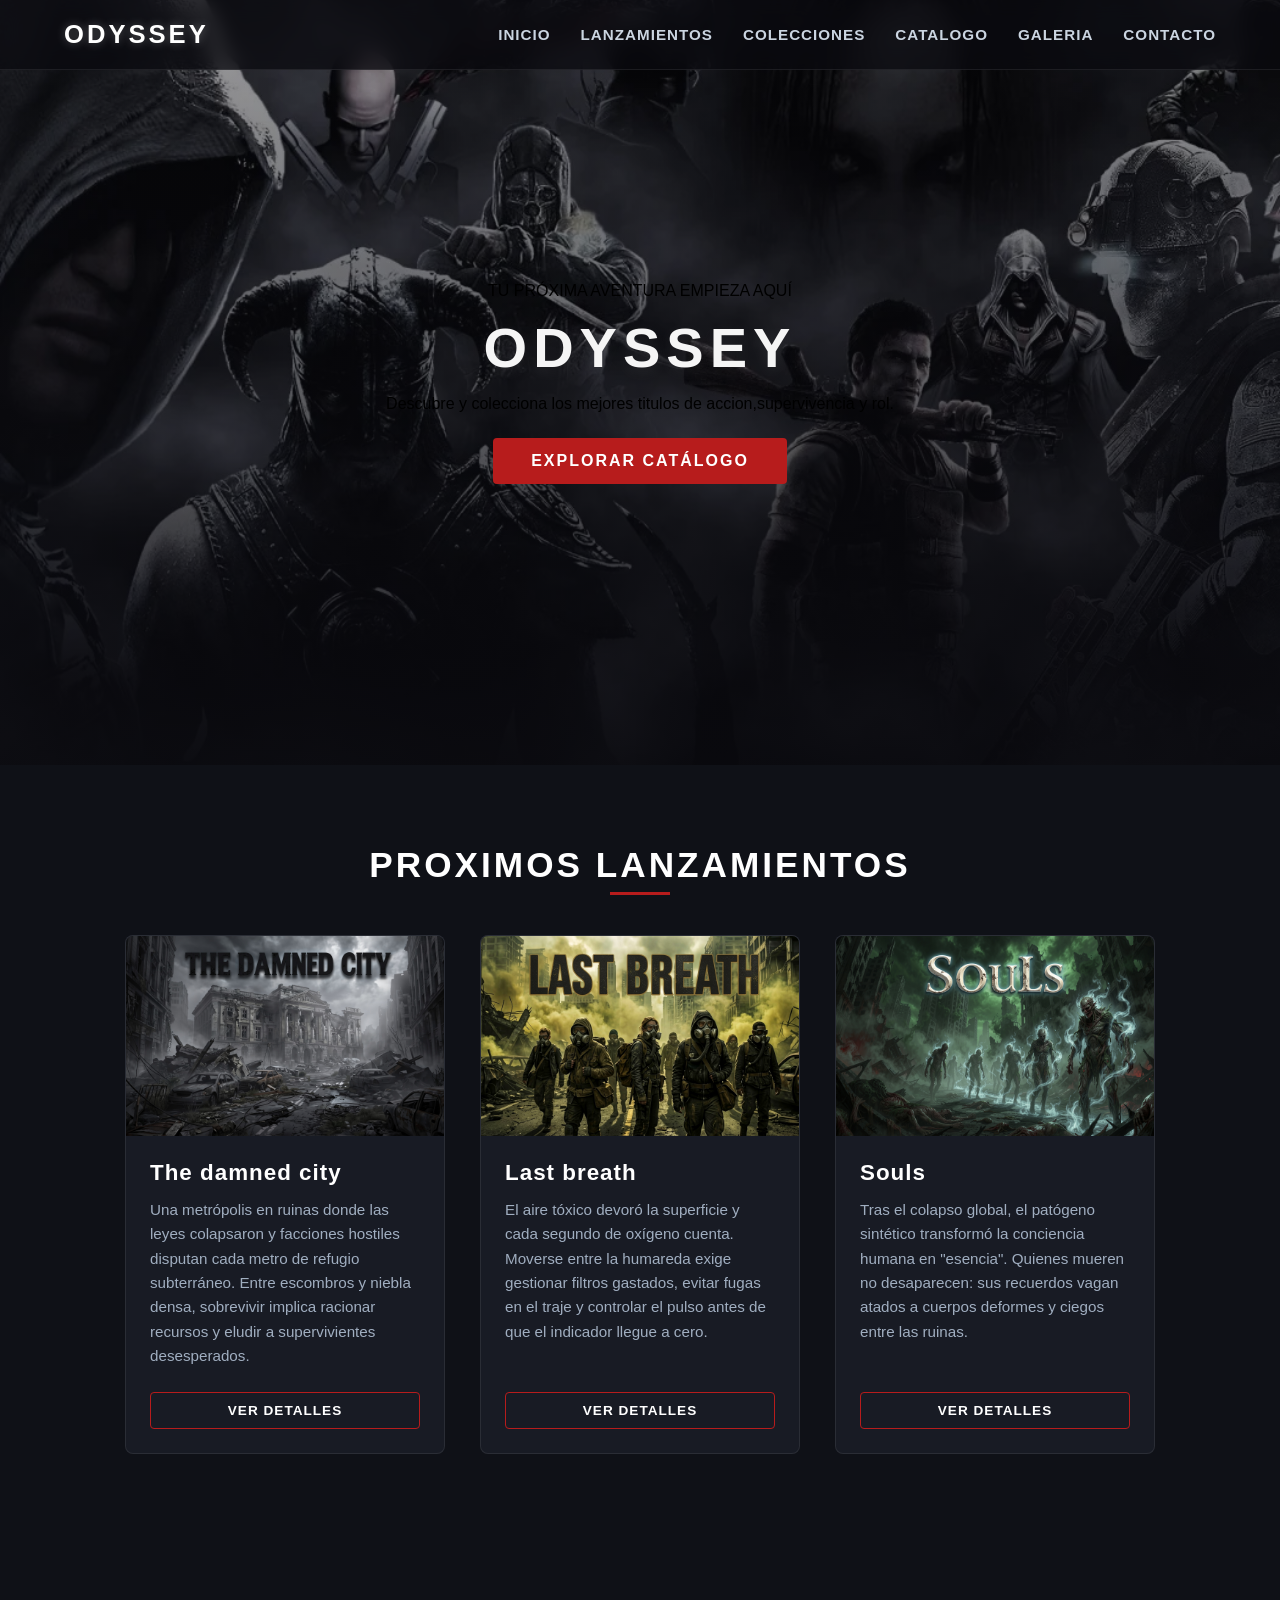
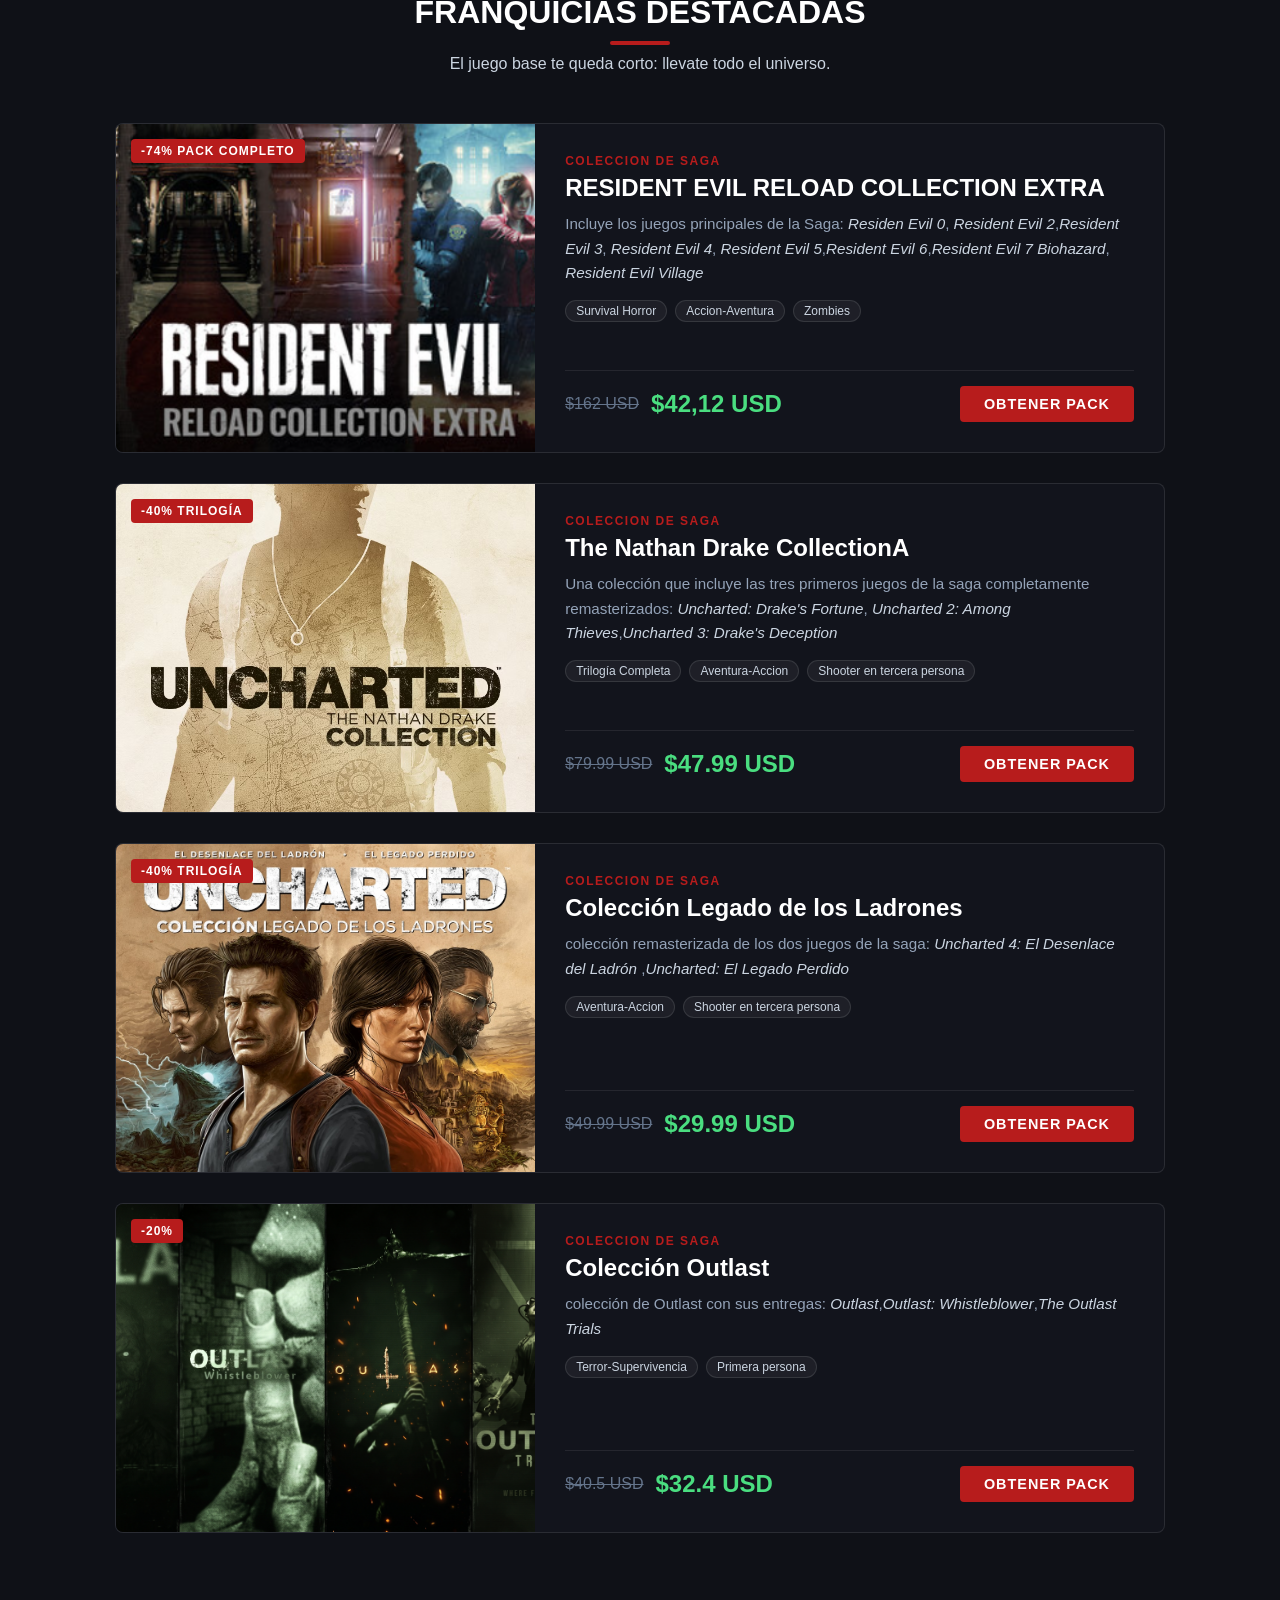
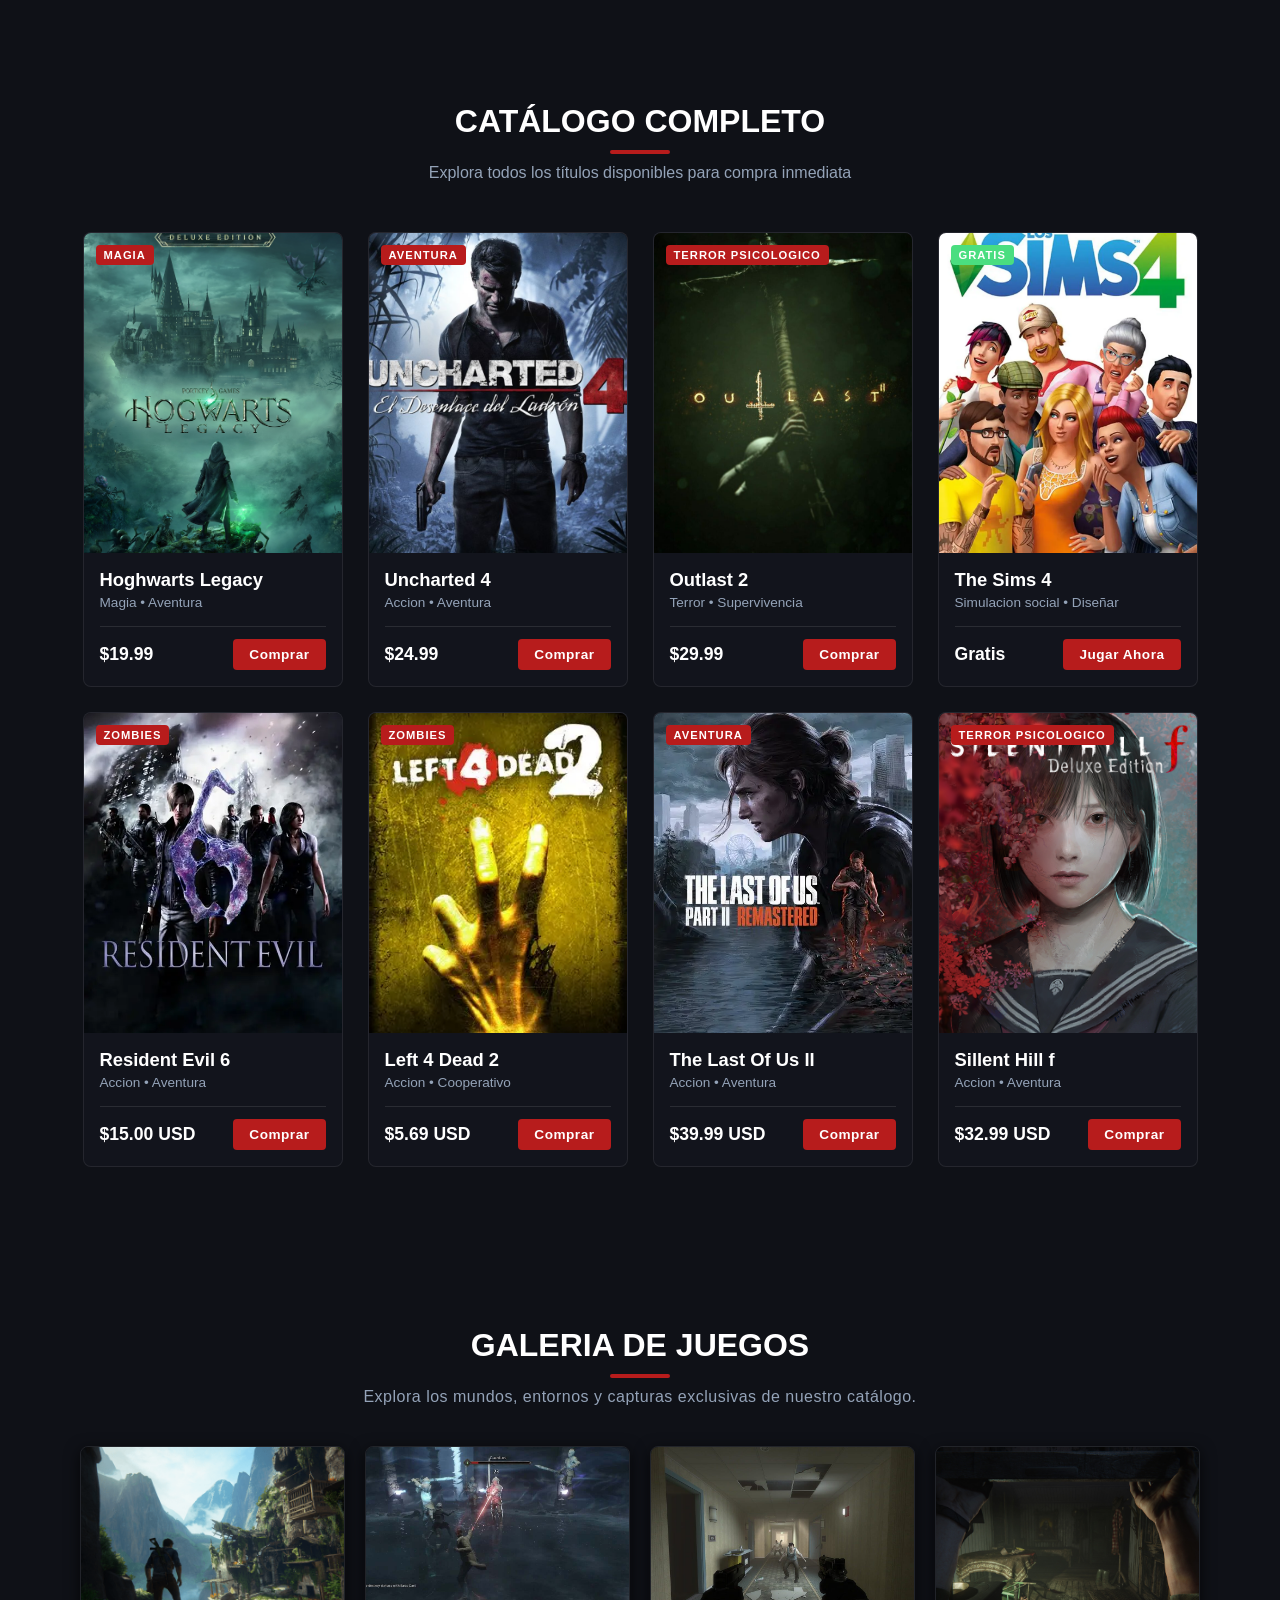
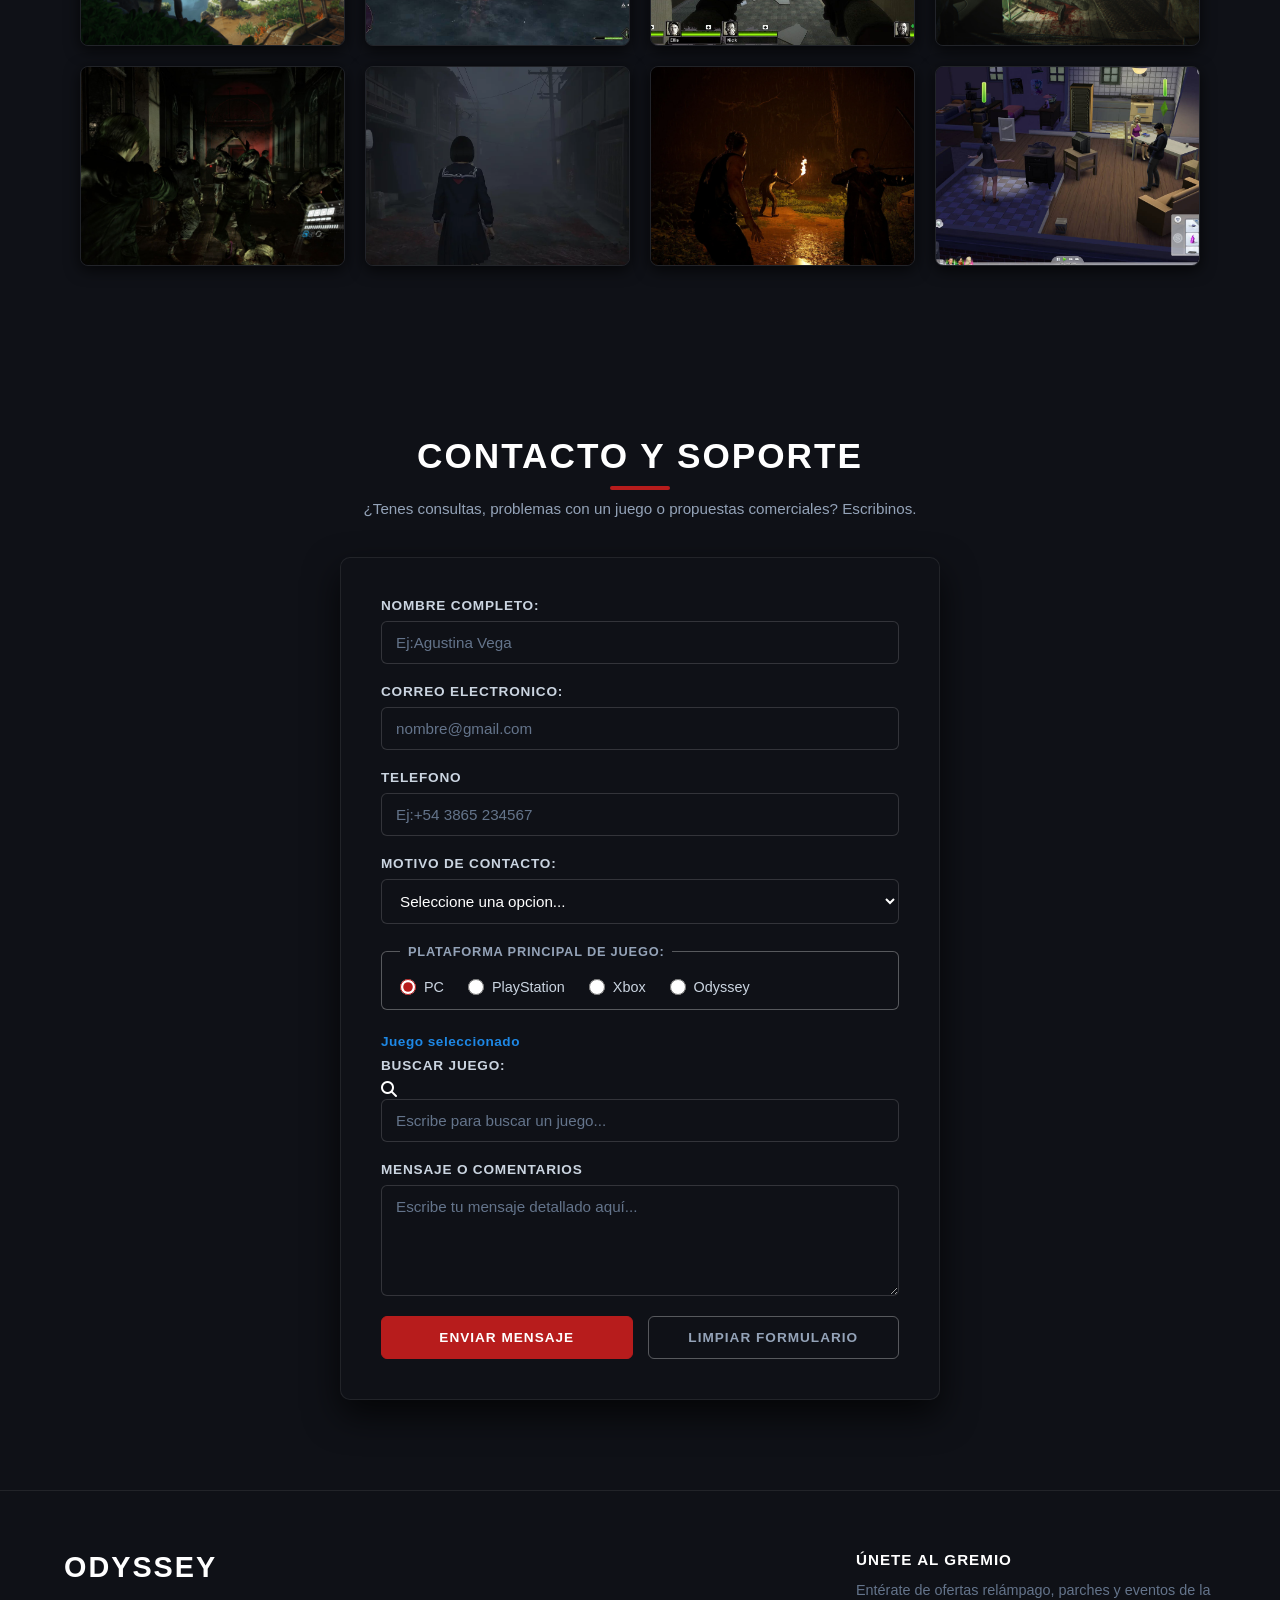
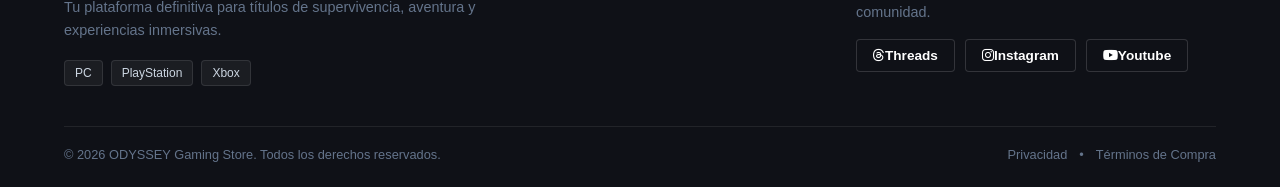
==== commit 20f89254: "add: agregar enlaces a tipografia e iconografia" ====
--- a/index.html
+++ b/index.html
@@ -5,6 +5,10 @@
     <meta name="viewport" content="width=device-width, initial-scale=1.0">
     <title>ODYSSEY</title>
     <link rel="stylesheet" href="css/styles.css">
+    <link rel="preconnect" href="https://fonts.googleapis.com">
+    <link rel="preconnect" href="https://fonts.gstatic.com" crossorigin>
+    <link href="https://fonts.googleapis.com/css2?family=Rajdhani:wght@400;500;600;700&display=swap" rel="stylesheet">
+    <link rel="stylesheet" href="https://cdnjs.cloudflare.com/ajax/libs/font-awesome/6.5.2/css/all.min.css">
 </head>
 <body>
     <header class="navbarra">
@@ -33,7 +37,7 @@
 
         <!-- SECCION CARDS-LANZAMIENTOS -->
         <section class="seccion-cards" id="lanzamientos">
-            <h2>LANZAMIENTOS DESTACADOS</h2>
+            <h2>proximos lanzamientos</h2>
             <div class="contenedor-cards">
                 <article class="card">
                     <div class="image-card">
@@ -466,8 +470,8 @@
          </div>
 
          <label for="juego-busqueda">Buscar juego:</label>
-         <div class="contenedor-bsucador">
-         <span>🔍︎</span>
+         <div class="contenedor-buscador">
+         <i class="fa-solid fa-magnifying-glass"></i>
          <input type="search" id="juego-busqueda" name="juego" list="lista-juegos"
          placeholder="Escribe para buscar un juego..."
          autocomplete="off">
@@ -523,9 +527,9 @@
         <p>Entérate de ofertas relámpago, parches y eventos de la comunidad.</p>
 
         <div class="botones-redes">
-        <a href="#threads">Threads</a>
-        <a href="#instagram">Instagram</a>
-        <a href="#youtube">Youtube</a>
+        <a href="#threads"> <i class="fa-brands fa-threads"></i>Threads</a>
+        <a href="#instagram"> <i class="fa-brands fa-instagram"></i>Instagram</a>
+        <a href="#youtube"> <i class="fa-brands fa-youtube"></i>Youtube</a>
         </div>
         </div>
         </div>
--- a/css/styles.css
+++ b/css/styles.css
@@ -17,7 +17,8 @@
   --oscuro-nav: rgba(10, 10, 15, 0.75);
   --fondo: #0f1117;
   --gris-oscuro: rgba(255, 255, 255, 0.08);
-  --gris-clarito: rgba(255, 255, 255, 0.3);
+  --gris-clarito: #ffffff4d;
+  --gris-claro: rgba(255, 255, 255, 0.15); 
   --negro-rojizo:rgba(0, 0, 0, 0.7);
 
   /* degagradado para el banner */
@@ -25,6 +26,15 @@
   --opaco2: rgba(10, 10, 15, 0.9);
 
   --azul-gris: #181b24;
+  --azul-noche: #12141c; 
+
+  --verde-aqua: #4ade80;
+  --gris-azulado: #64748b; 
+  --gris-celeste: #94a3b8;
+  --celeste-intenso: #1e88e5;
+
+  --gris-coleccion1: rgba(255, 255, 255, 0.1);
+  --gris-coleccion2: rgba(255, 255, 255, 0.05);
 }
 /* --------------------------------------------------------------------------------------------------------------------------------------------------------- */
 /* Barra de navegacion (header)*/
@@ -257,3 +267,742 @@
   box-shadow: 0 0 15px var(--rojo-vino);
 }
 /* [base64] */
+/* SECCION DE COLECCIONES/SAGAS */
+.seccion-colecciones {
+  background-color: var(--fondo);
+  padding: 60px 20px;
+}
+/* titulo */
+.seccion-colecciones > h2 {
+  text-align: center;
+  text-transform: uppercase;
+  font-size: 2rem;
+  color: var(--blanco);
+  margin-bottom: 10px;
+}
+.seccion-colecciones > h2::after {
+  content: "";
+  display: block;
+  width: 60px;
+  height: 4px;
+  background-color: var(--rojo-brilloso);
+  margin: 10px auto 0;
+  border-radius: 2px;
+}
+.seccion-colecciones > p {
+  text-align: center;
+  color:var(--blanco-celeste);
+  margin-bottom: 50px;
+}
+/* contenedor de cada paquete */
+.contendor-paquete {
+  max-width: 1050px;
+  margin: 0 auto 30px;
+}
+/* Tarjeta completa */
+.contendor-paquete article {
+  position: relative;
+  display: flex;
+  height: 330px;
+  background-color:var(--azul-noche);
+  border: 1px solid var(--gris-coleccion1);
+  border-radius: 8px;
+  overflow: hidden;
+  transition:
+  transform 0.3s ease,border-color 0.3s ease, box-shadow 0.3s ease;
+}
+/*efecto cuando pasa el mouse */
+.contendor-paquete article:hover {
+  transform: translateY(-4px);
+  border-color: var(--rojo-brilloso);
+  box-shadow: 0 10px 30px var(--negro-rojizo);
+}
+/*etiqueta de descuento */
+.descuento {
+  position: absolute;
+  top: 15px;
+  left: 15px;
+  background-color: var(--rojo-brilloso);
+  color: var(--blanco);
+  font-size: 0.75rem;
+  font-weight: 800;
+  letter-spacing: 1px;
+  padding: 5px 10px;
+  border-radius: 4px;
+  z-index: 3;
+}
+/* imagen del paquete*/
+.portada-paquete {
+  flex: 0 0 40%;
+  height: 100%;
+  position: relative;
+  overflow: hidden;
+}
+.portada-paquete img {
+  width: 100%;
+  height: 100%;
+  object-fit: cover;
+  display: block;
+  transition: transform 0.4s ease;
+}
+/* zoom de imagen al pasar el mouse */
+.contendor-paquete article:hover .portada-paquete img {
+  transform: scale(1.05);
+}
+/*informacion del paquete*/
+.informacion-paquete {
+  flex: 1;
+  padding: 30px;
+  display: flex;
+  flex-direction: column;
+  text-align: left;
+}
+/* coleccion de saga */
+.informacion-paquete > span {
+  font-size: 0.75rem;
+  font-weight: 700;
+  letter-spacing: 1.5px;
+  color: var(--rojo-brilloso);
+  margin-bottom: 6px;
+}
+/* Titulo de la coleccion */
+.informacion-paquete h3 {
+  font-size: 1.5rem;
+  color: var(--blanco);
+  margin: 0 0 10px;
+}
+/* Descripcion */
+.informacion-paquete > p {
+  font-size: 0.95rem;
+  line-height: 1.6;
+  color: var(--gris-celeste);
+  margin: 0 0 15px;
+}
+/* Nombres de los juegos */
+.informacion-paquete em {
+  color:var(--blanco-celeste);
+}
+
+/* etiquetas del contenido */
+.etiquetas-contenido {
+  display: flex;
+  gap: 8px;
+  flex-wrap: wrap;
+  margin-bottom: 20px;
+}
+.etiquetas-contenido span {
+  background-color:var(--gris-coleccion2);
+  border: 1px solid var(--gris-coleccion1);
+  color: var(--blanco-celeste);
+  font-size: 0.75rem;
+  padding: 3px 10px;
+  border-radius: 12px;
+}
+/*precio y boton*/
+.precio {
+  margin-top: auto;
+  padding-top: 15px;
+  border-top: 1px solid var(--gris-oscuro);
+}
+.contenedor-precio {
+  display: flex;
+  align-items: center;
+  gap: 12px;
+}
+/* precio original */
+.contenedor-precio span:first-child {
+  font-size: 1rem;
+  color: var(--gris-azulado);
+  text-decoration: line-through;
+}
+/* precio con descuento */
+.contenedor-precio span:nth-child(2) {
+  font-size: 1.5rem;
+  font-weight: 800;
+  color: var(--verde-aqua);
+}
+/*boton obtener pack  */
+.boton-comprar-paquete {
+  margin-left: auto;
+  padding: 10px 24px;
+  background-color: var(--rojo-brilloso);
+  color: var(--blanco);
+  font-weight: 700;
+  font-size: 0.9rem;
+  letter-spacing: 1px;
+  text-transform: uppercase;
+  text-decoration: none;
+  border-radius: 4px;
+  transition: all 0.3s ease;
+}
+.boton-comprar-paquete:hover {
+  background-color:var(--coral-intenso);
+  box-shadow: 0 0 15px var(--rojo-sangre);
+}
+/*----------------------------------------------------------------------------------------------------------------------------------------------------------------------- */
+/* SECCION CATALOGO */
+.seccion-catalogo {
+  padding: 80px 5%;
+  background-color: var(--fondo);
+  color: var(--blanco);
+  text-align: center;
+}
+/* titulo */
+.seccion-catalogo > h2 {
+  font-size: 2rem;
+  color: var(--blanco);
+  margin: 0 0 10px;
+}
+/* linea roja debajo del titulo */
+.seccion-catalogo > h2::after {
+  content: "";
+  display: block;
+  width: 60px;
+  height: 4px;
+  background-color:var(--rojo-brilloso);
+  margin: 10px auto 0;
+  border-radius: 2px;
+}
+.seccion-catalogo > p {
+  color: var(--gris-celeste);
+  margin: 0 0 50px;
+}
+/* contenedor de las tarjetas */
+.contenedor-catalogo {
+  display: flex;
+  justify-content: center;
+  align-items: stretch;
+  gap: 25px;
+  flex-wrap: wrap;
+  max-width: 1200px;
+  margin: 0 auto;
+}
+/* card individual */
+.tarjeta-catalogo {
+  position: relative;
+  background-color: var(--azul-noche);
+  border: 1px solid var(--gris-oscuro);
+  border-radius: 8px;
+  overflow: hidden;
+  width: 260px;
+  max-width: 100%;
+  display: flex;
+  flex-direction: column;
+  transition: transform 0.3s ease, border-color 0.3s ease, box-shadow 0.3s ease;
+}
+.tarjeta-catalogo:hover {
+  transform: translateY(-6px);
+  border-color: var(--rojo-brilloso);
+  box-shadow: 0 10px 25px var(--negro-rojizo);
+}
+/* categoria */
+.etiqueta-catalogo {
+  position: absolute;
+  top: 12px;
+  left: 12px;
+  background-color:var(--rojo-brilloso);
+  color: var(--blanco);
+  font-size: 0.7rem;
+  font-weight: 700;
+  letter-spacing: 1px;
+  padding: 4px 8px;
+  border-radius: 4px;
+  z-index: 2;
+  text-transform: uppercase;
+}
+/* etiqueta gratis */
+.etiqueta-catalogo.gratis  {
+  background-color:var(--verde-aqua);
+}
+.contenedor-portada {
+  width: 100%;
+  height: 320px;
+  overflow: hidden;
+  background-color: var(--fondo);
+}
+/* imagen */
+.contenedor-portada img {
+  width: 100%;
+  height: 100%;
+  object-fit: cover;
+  display: block;
+  transition: transform 0.4s ease;
+}
+/* inform del juego*/
+.informacion-catalogo {
+  padding: 16px;
+  display: flex;
+  flex-direction: column;
+  flex-grow: 1;
+  text-align: left;
+}
+/* nombre del juego */
+.informacion-catalogo h3 {
+  font-size: 1.15rem;
+  color: var(--blanco);
+  margin: 0 0 4px;
+}
+/* genero */
+.informacion-catalogo > p {
+  font-size: 0.85rem;
+  color: var(--gris-celeste);
+  margin: 0 0 16px;
+}
+/* pie tarjeta */
+.pie-tarjeta {
+  margin-top: auto;
+  display: flex;
+  justify-content: space-between;
+  align-items: center;
+  padding-top: 12px;
+  border-top: 1px solid var(--gris-coleccion1);
+}
+/* Precio */
+.pie-tarjeta > span {
+  font-size: 1.1rem;
+  font-weight: 700;
+  color:var(--blanco);
+}
+/* Precio "Gratis" */
+.pie-tarjeta > span:first-child {
+  white-space: nowrap;
+}
+/*boton comprar */
+.boton-comprar {
+  background-color:var(--rojo-brilloso);
+  color:var(--blanco);
+  padding: 8px 16px;
+  font-size: 0.85rem;
+  font-weight: 600;
+  text-decoration: none;
+  border-radius: 4px;
+  letter-spacing: 0.5px;
+  transition: background-color 0.3s ease, box-shadow 0.3s ease;
+}
+.boton-comprar:hover {
+  background-color:var(--coral-intenso);
+  box-shadow: 0 0 12px var(--rojo-vino);
+}
+/* ---------------------------------------------------------------------------------------------------------------------------------------------------- */
+/* SECCION GALERIA */
+.seccion-galeria {
+  padding: 80px 5%;
+  background-color: var(--fondo);
+  color: var(--blanco);
+  text-align: center;
+}
+/* titulo */
+.seccion-galeria > h2 {
+  font-size: 2rem;
+  color: var(--blanco);
+  margin: 0 0 10px;
+}
+
+/* Línea roja debajo del título */
+.seccion-galeria > h2::after {
+  content: "";
+  display: block;
+  width: 60px;
+  height: 4px;
+  background-color: var(--rojo-brilloso);
+  margin: 10px auto 0;
+  border-radius: 2px;
+}
+/* subtitulo */
+.seccion-galeria > p {
+  color: var(--gris-celeste);
+  font-size: 1rem;
+  margin: 0 0 40px;
+  letter-spacing: 0.5px;
+}
+.contenedor-galeria {
+  display: flex;
+  flex-wrap: wrap;
+  gap: 20px;
+  justify-content: center;
+}
+
+.galeria-elemento {
+  width: 23%;
+  height: 200px;
+  border-radius: 8px;
+  overflow: hidden;
+  position: relative;
+  border: 1px solid var(--gris-oscuro);
+  box-shadow: 0 4px 15px var(--negro-rojizo);
+  transition: transform 0.3s ease, border-color 0.3s ease, box-shadow 0.3s ease;
+}
+.galeria-elemento:hover {
+  transform: translateY(-5px) scale(1.02);
+  border-color: var(--rojo-brilloso);
+  box-shadow: 0 10px 25px var(--rojo-vino);
+  z-index: 2;
+}
+/* imagen */
+.galeria-elemento img {
+  width: 100%;
+  height: 100%;
+  object-fit: cover;
+  display: block;
+  transition: transform 0.4s ease;
+}
+/* -------------------------------------------------------------------------------------------------------------------------------------- */
+/* SECCION CONTACTO */
+.seccion-contacto {
+  width: 100%;
+  padding: 90px 20px;
+  background-color: var(--fondo);
+  color: var(--blanco);
+  display: flex;
+  flex-direction: column;
+  align-items: center;
+  box-sizing: border-box;
+}
+/* titulo */
+.seccion-contacto > h2 {
+  font-size: 2.2rem;
+  font-weight: 800;
+  letter-spacing: 2px;
+  text-transform: uppercase;
+  margin-bottom: 10px;
+  text-align: center;
+  color:var(--blanco);
+}
+
+/* linea roja debajo del titulo */
+.seccion-contacto > h2::after {
+  content: "";
+  display: block;
+  width: 60px;
+  height: 4px;
+  background-color: var(--rojo-brilloso);
+  margin: 10px auto 0;
+  border-radius: 2px;
+}
+
+/* subtitulo */
+.seccion-contacto > p {
+  color: var(--gris-celeste);
+  font-size: 0.95rem;
+  margin-bottom: 40px;
+  text-align: center;
+  max-width: 600px;
+}
+
+/* formulario */
+.seccion-contacto form {
+  width: 100%;
+  max-width: 600px;
+  background-color: var(--fondo);
+  padding: 40px;
+  border-radius: 10px;
+  border: 1px solid var(--gris-oscuro);
+  box-shadow: 0 15px 35px var(--negro-rojizo);
+  box-sizing: border-box;
+}
+
+/* campos */
+.grupo-campo {
+  display: flex;
+  flex-direction: column;
+  margin-bottom: 20px;
+  text-align: left;
+}
+
+.grupo-campo label {
+  font-size: 0.85rem;
+  font-weight: 600;
+  letter-spacing: 0.8px;
+  color:var(--blanco-celeste);
+  margin-bottom: 8px;
+  text-transform: uppercase;
+}
+.grupo-campo input,
+.grupo-campo select,
+.grupo-campo textarea {
+  width: 100%;
+  background-color: var(--fondo);
+  border: 1px solid var(--gris-claro);
+  border-radius: 6px;
+  padding: 12px 14px;
+  color: var(--blanco);
+  font-size: 0.95rem;
+  box-sizing: border-box;
+  transition: border-color 0.25s ease, box-shadow 0.25s ease;
+}
+
+/* placeholder */
+.grupo-campo input::placeholder,
+.grupo-campo textarea::placeholder {
+  color: var(--gris-azulado);
+}
+
+.grupo-campo input:focus,
+.grupo-campo select:focus,
+.grupo-campo textarea:focus {
+  outline: none;
+  border-color: var(--rojo-brilloso);
+  box-shadow: 0 0 12px var(--rojo-vino);
+}
+
+.grupo-campo textarea {
+  resize: vertical;
+  min-height: 110px;
+}
+/* opciones plataforma */
+.grupo-opciones {
+  border: 1px solid var(--gris-clarito);
+  border-radius: 6px;
+  padding: 14px 18px;
+  margin-bottom: 22px;
+  background-color: var(--fondo);
+}
+.grupo-opciones legend {
+  font-size: 0.8rem;
+  font-weight: 600;
+  color: var(--gris-celeste);
+  padding: 0 8px;
+  letter-spacing: 0.8px;
+  text-transform: uppercase;
+}
+
+.radios-disponibles {
+  display: flex;
+  gap: 24px;
+  flex-wrap: wrap;
+  margin-top: 6px;
+}
+
+.radios-disponibles label {
+  display: inline-flex;
+  align-items: center;
+  gap: 8px;
+  color: var(--blanco-celeste);
+  font-size: 0.9rem;
+  cursor: pointer;
+}
+.radios-disponibles input[type="radio"] {
+  accent-color: var(--rojo-brilloso);
+  width: 16px;
+  height: 16px;
+  cursor: pointer;
+}
+/* lupa de juegos */
+.cabeza-campo {
+  margin-bottom: 8px;
+}
+
+.cabeza-campo span {
+  font-size: 0.85rem;
+  font-weight: 600;
+  color: var(--celeste-intenso);
+  letter-spacing: 0.5px;
+}
+/* contenedor de la lupa */
+.contenedor-bsucador {
+  position: relative;
+  display: flex;
+  align-items: center;
+  width: 100%;
+}
+
+/* lupa */
+.contenedor-bsucador > span {
+  position: absolute;
+  left: 12px;
+  font-size: 0.9rem;
+  color: var(--gris-azulado);
+  z-index: 1;
+}
+/* input de busqueda */
+.contenedor-bsucador input[type="search"] {
+  width: 100%;
+  background-color: var(fondo);
+  border: 1px solid var(--gris-claro);
+  border-radius: 4px;
+  padding: 12px 14px 12px 38px;
+  color:var(--blanco);
+  font-size: 0.95rem;
+  font-family: inherit;
+  box-sizing: border-box;
+  transition: border-color 0.25s ease, box-shadow 0.25s ease;
+}
+
+.contenedor-bsucador input[type="search"]:focus {
+  outline: none;
+  border-color:var(--rojo-brilloso);
+  box-shadow: 0 0 10px var(--rojo-vino);
+}
+
+/* botones */
+.acciones-formularios {
+  display: flex;
+  gap: 15px;
+  margin-top: 10px;
+}
+.boton-enviar,
+.boton-limpiar {
+  flex: 1;
+  padding: 13px;
+  font-size: 0.85rem;
+  font-weight: 700;
+  letter-spacing: 1px;
+  border-radius: 6px;
+  cursor: pointer;
+  text-transform: uppercase;
+  transition: all 0.3s ease;
+}
+
+/* boton enviar */
+.boton-enviar {
+  background-color: var(--rojo-brilloso);
+  border: 1px solid var(--rojo-brilloso);
+  color: var(--blanco);
+}
+
+.boton-enviar:hover {
+  background-color: var(--coral-intenso);
+  box-shadow: 0 0 15px var(--rojo-vino);
+}
+.boton-limpiar {
+  background-color: transparent;
+  border: 1px solid var(--gris-clarito);
+  color: var(--gris-celeste);
+}
+
+.boton-limpiar:hover {
+  background-color: var(--gris-oscuro);
+  border-color: var(--gris-clarito);
+  color: var(--blanco);
+}
+/* ------------------------------------------------------------------------------------------------------------------ */
+/* PIE DE PAGINA */
+.pie-pagina {
+  background-color: var(--fondo);
+  border-top: 1px solid var(--gris-oscuro);
+  padding: 60px 5% 25px;
+  color: var(--gris-azulado);
+  box-sizing: border-box;
+}
+/* contenedor principal */
+.contenedor-footer {
+  max-width: 1200px;
+  margin: 0 auto;
+  display: flex;
+  justify-content: space-between;
+  align-items: flex-start;
+  flex-wrap: wrap;
+  gap: 40px;
+  padding-bottom: 40px;
+}
+/* marca */
+.bloque-marca {
+  max-width: 420px;
+}
+.bloque-marca > span {
+  font-size: 1.8rem;
+  font-weight: 900;
+  letter-spacing: 2px;
+  color: var(--blanco);
+  display: block;
+  margin-bottom: 12px;
+}
+.bloque-marca > p {
+  font-size: 0.9rem;
+  line-height: 1.6;
+  color: var(--gris-azulado);
+  margin-bottom: 18px;
+}
+/* plataformas */
+.contenedor-soporte {
+  display: flex;
+  gap: 8px;
+  flex-wrap: wrap;
+}
+.contenedor-soporte span {
+  background-color: var(--gris-coleccion2);
+  border: 1px solid var(--gris-coleccion1);
+  color: var(--blanco-celeste);
+  font-size: 0.75rem;
+  padding: 5px 10px;
+  border-radius: 4px;
+}
+/* comunidad */
+.contenedor-comunidad {
+  max-width: 360px;
+}
+.contenedor-comunidad h4 {
+  font-size: 0.95rem;
+  font-weight: 700;
+  letter-spacing: 1px;
+  text-transform: uppercase;
+  color: var(--blanco);
+  margin-bottom: 12px;
+}
+
+.contenedor-comunidad > p {
+  font-size: 0.9rem;
+  line-height: 1.5;
+  color: var(--gris-azulado);
+  margin-bottom: 16px;
+}
+/* redes sociales */
+.botones-redes {
+  display: flex;
+  gap: 10px;
+  flex-wrap: wrap;
+}
+.botones-redes a {
+  display: inline-block;
+  padding: 8px 16px;
+  background-color: var(--fondo);
+  border: 1px solid var(--gris-claro);
+  border-radius: 4px;
+  color: var(--blanco);
+  text-decoration: none;
+  font-size: 0.85rem;
+  font-weight: 600;
+  transition: all 0.25s ease;
+}
+.botones-redes a:hover {
+  background-color: var(--rojo-brilloso);
+  border-color: var(--rojo-brilloso);
+  box-shadow: 0 0 12px var(--rojo-vino);
+}
+/* barra inferior */
+.barra-inferior {
+  border-top: 1px solid var(--gris-oscuro);
+  padding-top: 20px;
+}
+.contenedor-inferior {
+  max-width: 1200px;
+  margin: 0 auto;
+  display: flex;
+  justify-content: space-between;
+  align-items: center;
+  flex-wrap: wrap;
+  gap: 15px;
+}
+.contenedor-inferior > p {
+  font-size: 0.8rem;
+  color: var(--gris-azulado);
+  margin: 0;
+}
+/* enlaces legales */
+.legal-pie {
+  display: flex;
+  gap: 12px;
+  align-items: center;
+  font-size: 0.8rem;
+}
+.legal-pie a {
+  color: var(--gris-azulado);
+  text-decoration: none;
+  transition: color 0.2s ease;
+}
+.legal-pie a:hover {
+  color: var(--rojo-brilloso);
+}
+.legal-pie span {
+  color:var(--gris-azulado);
+}
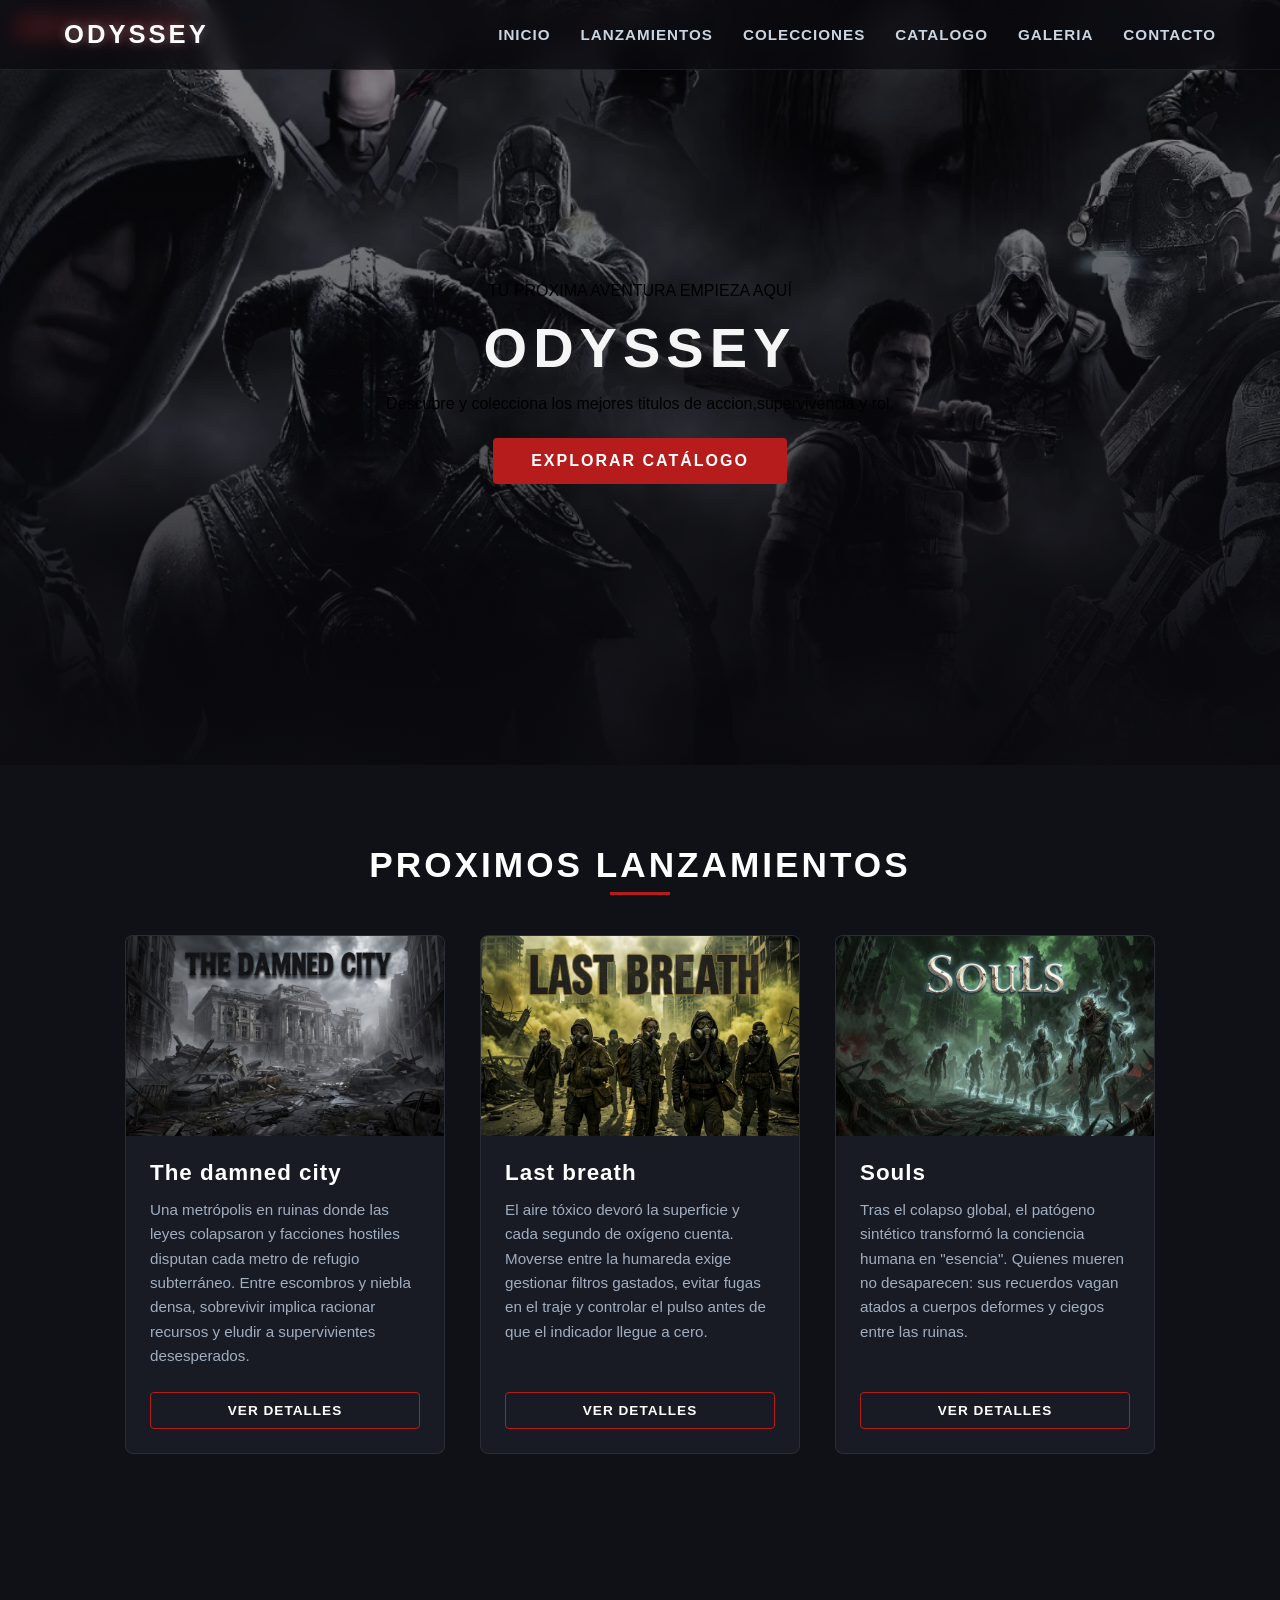
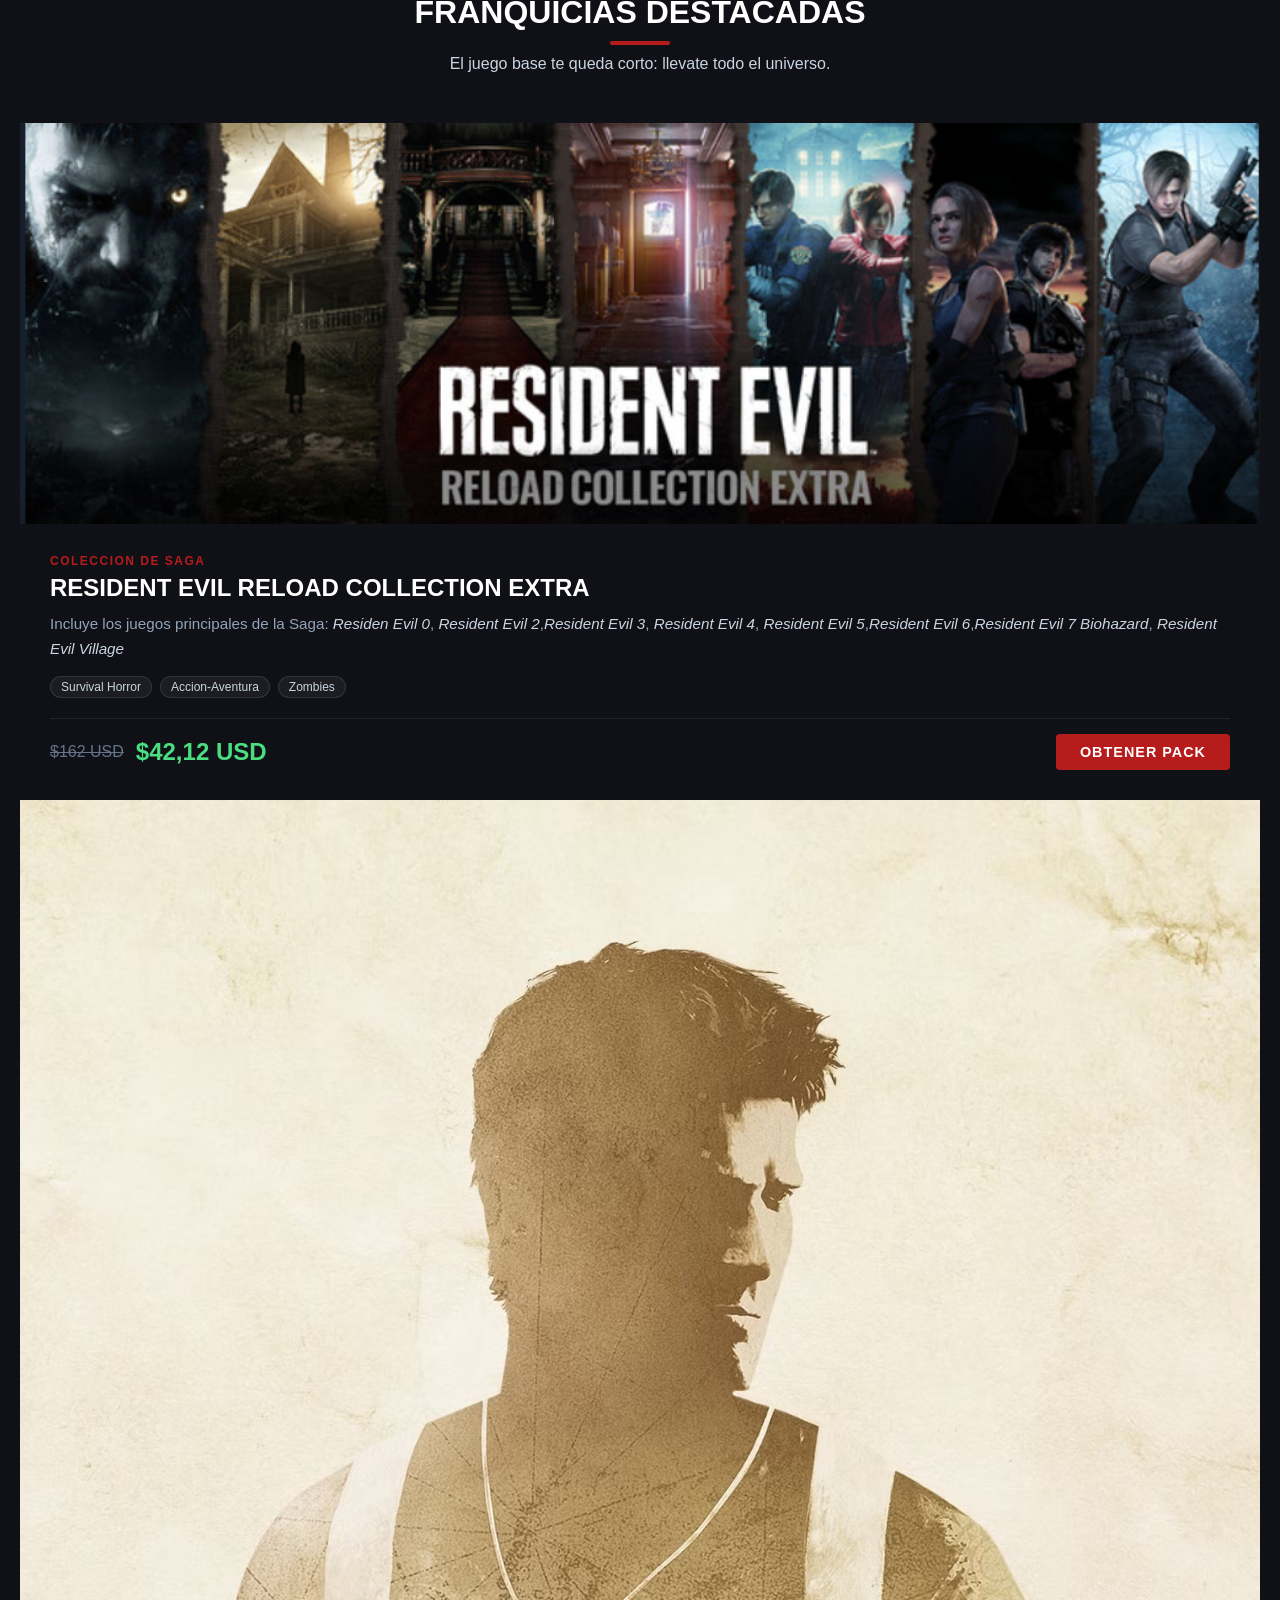
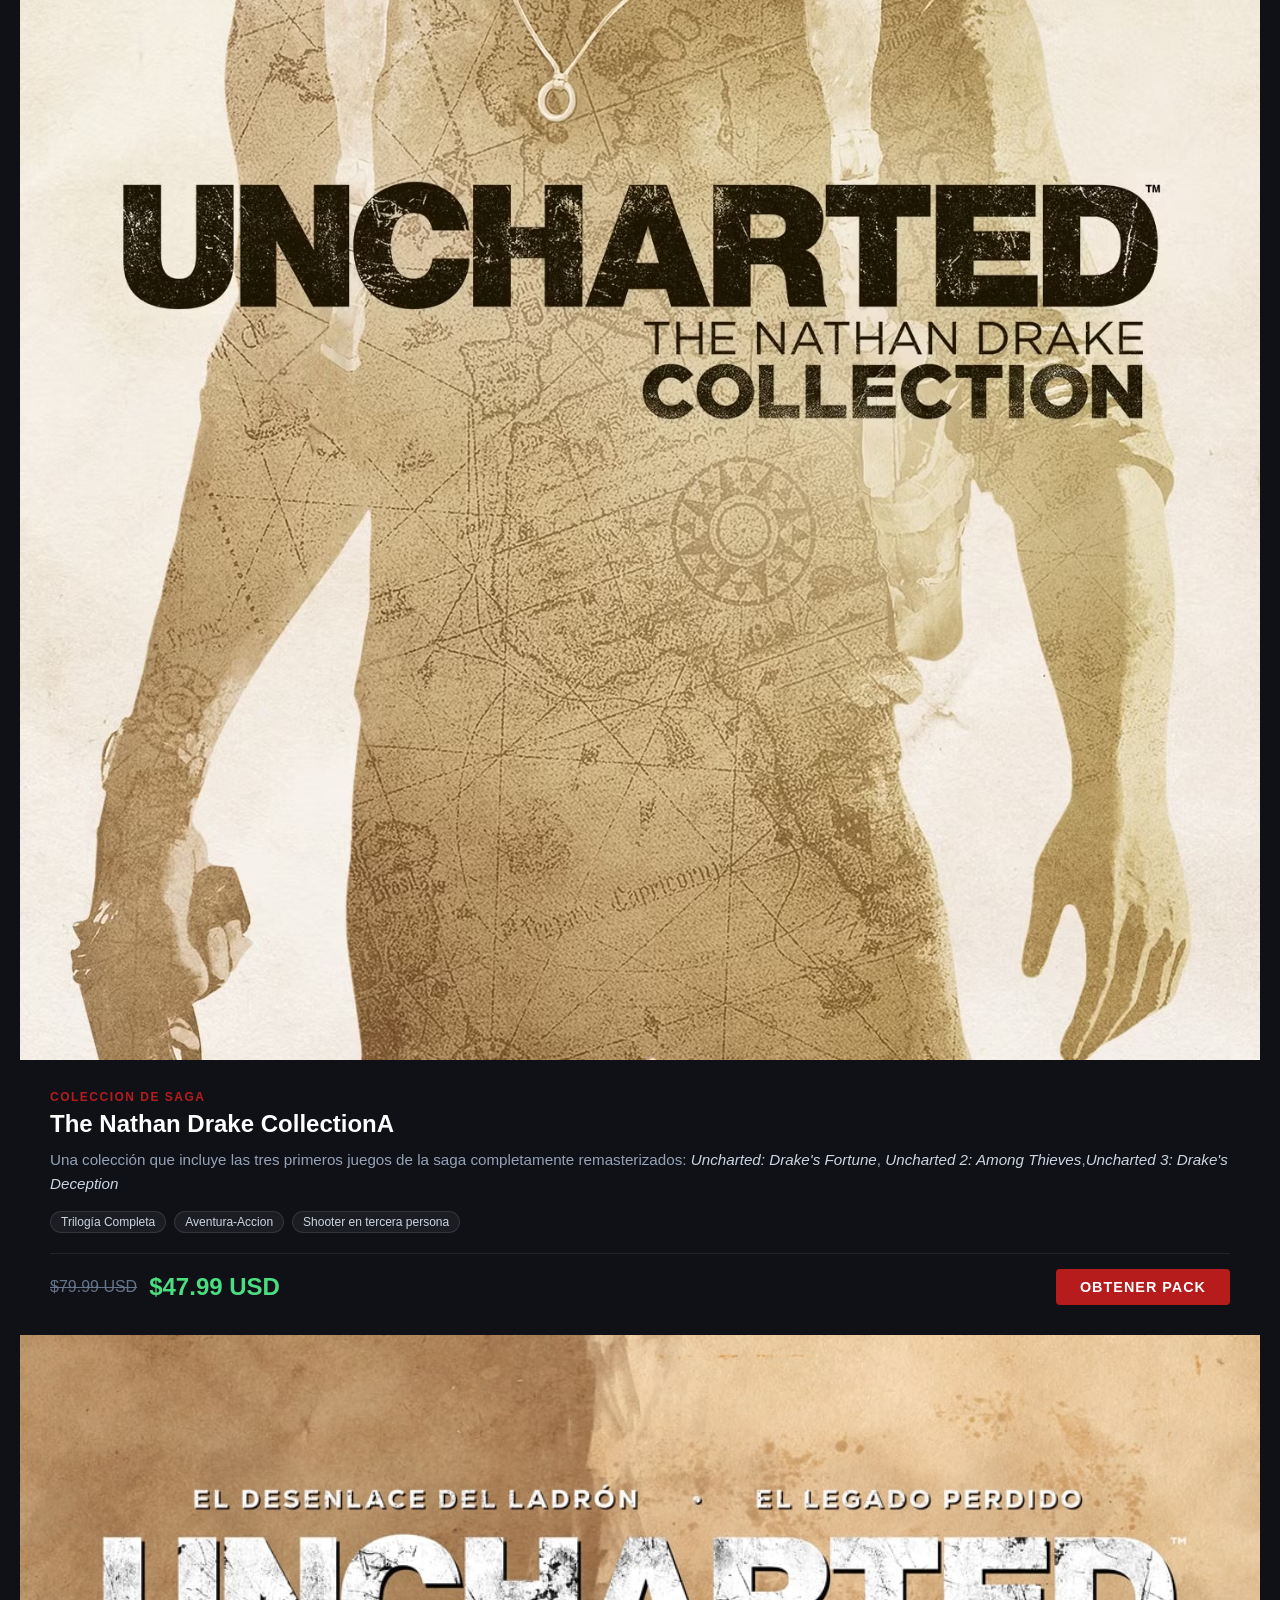
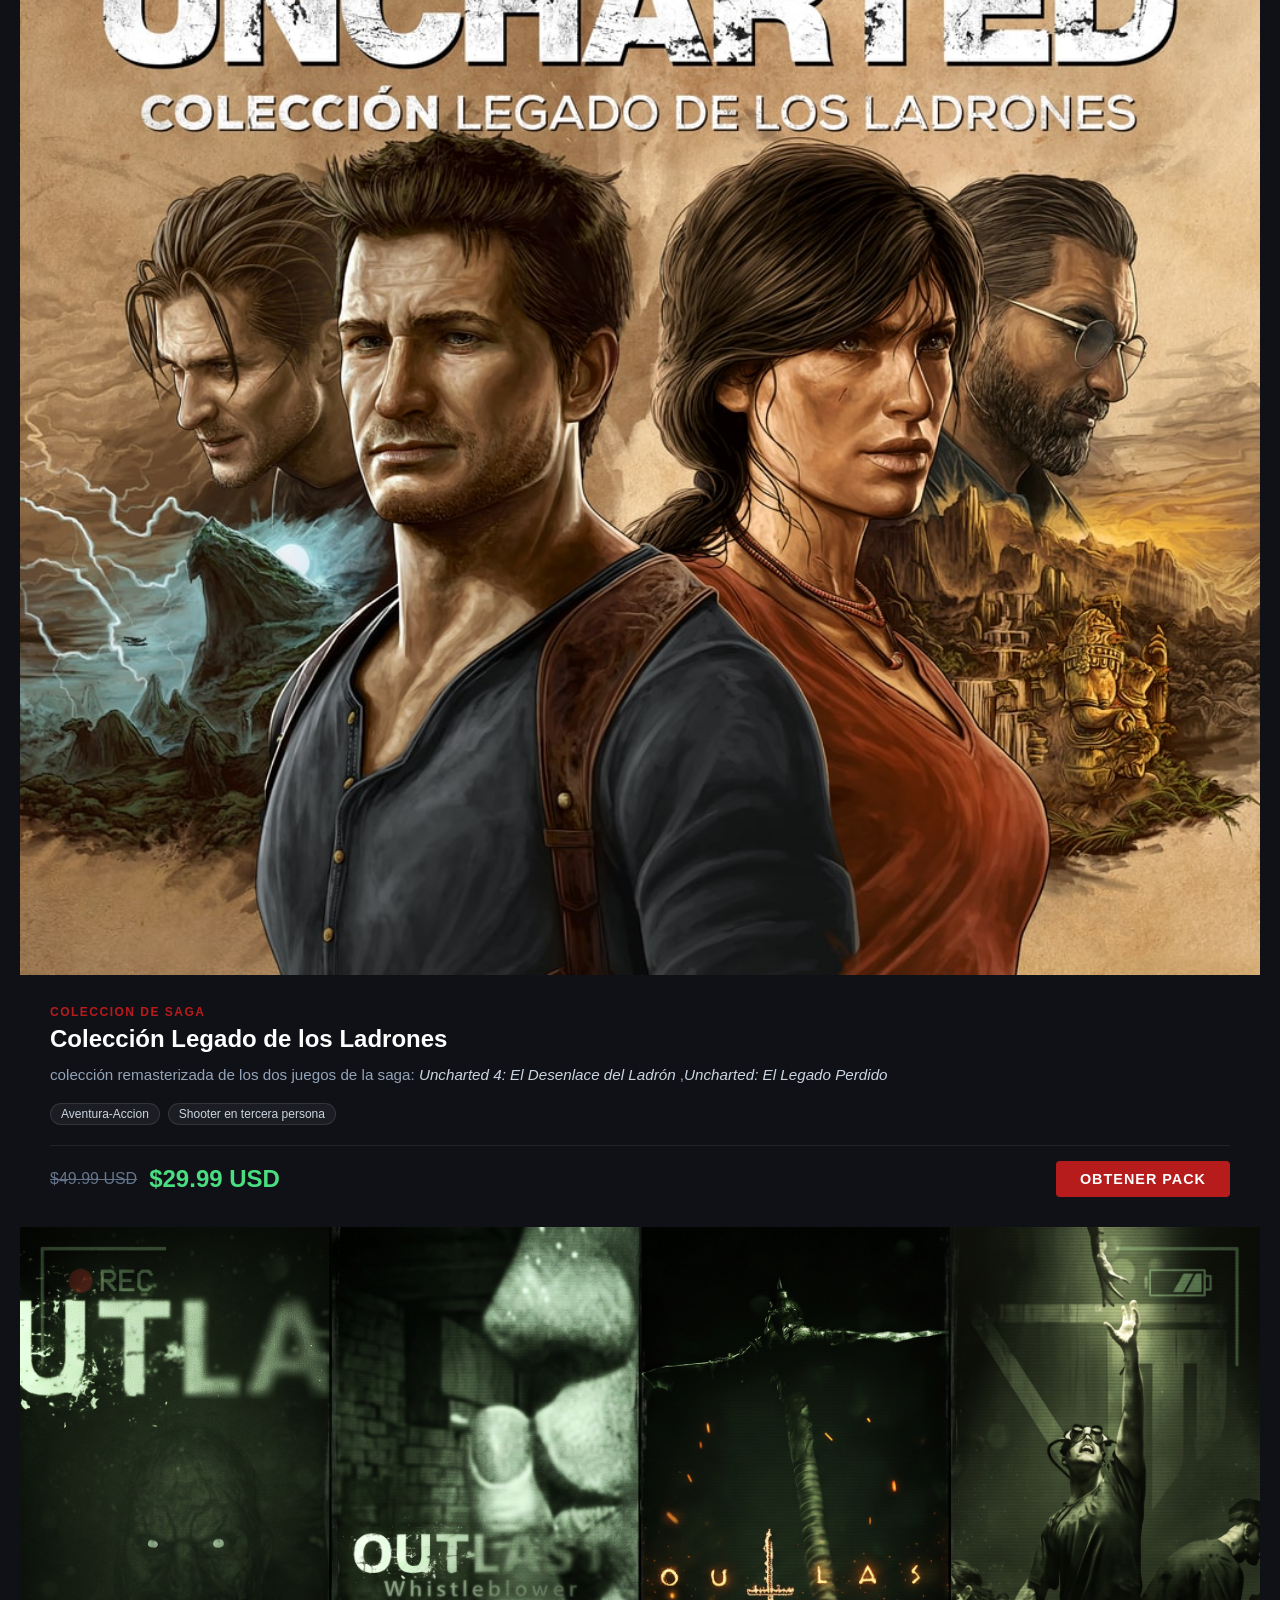
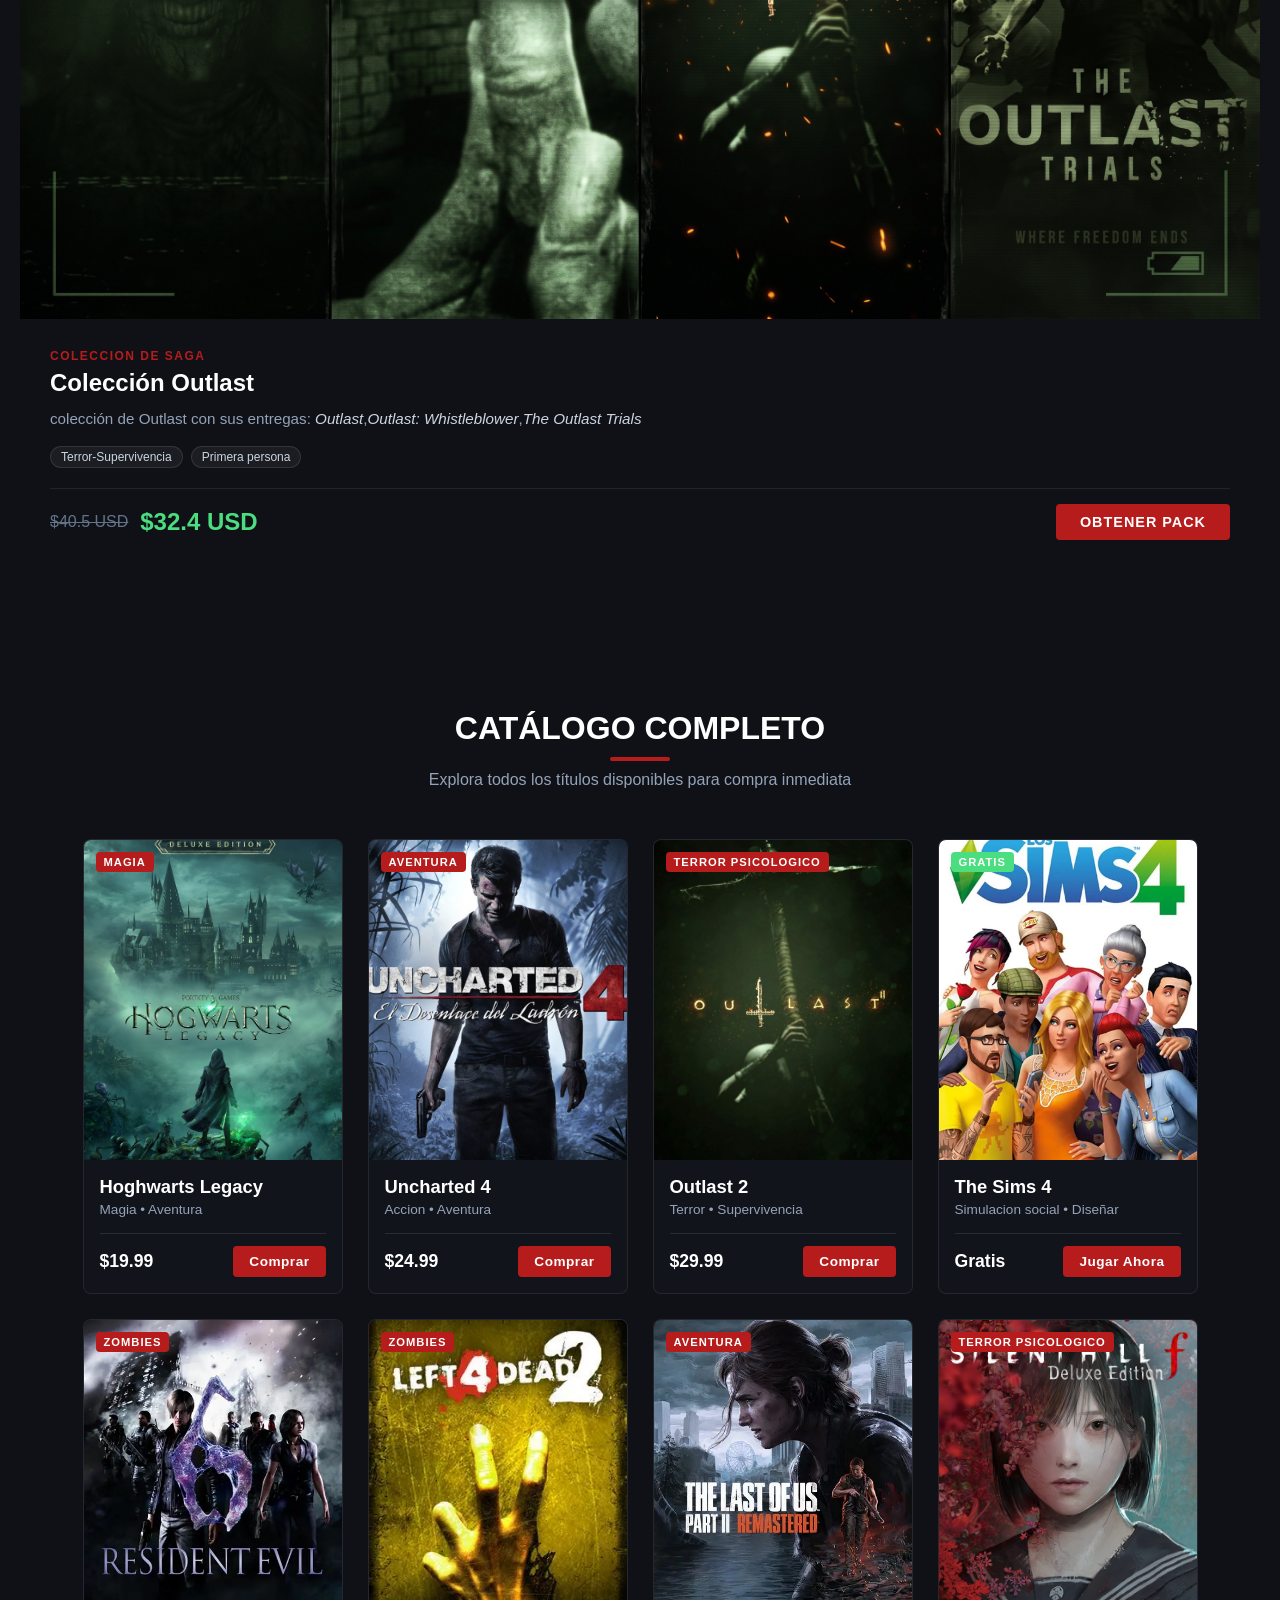
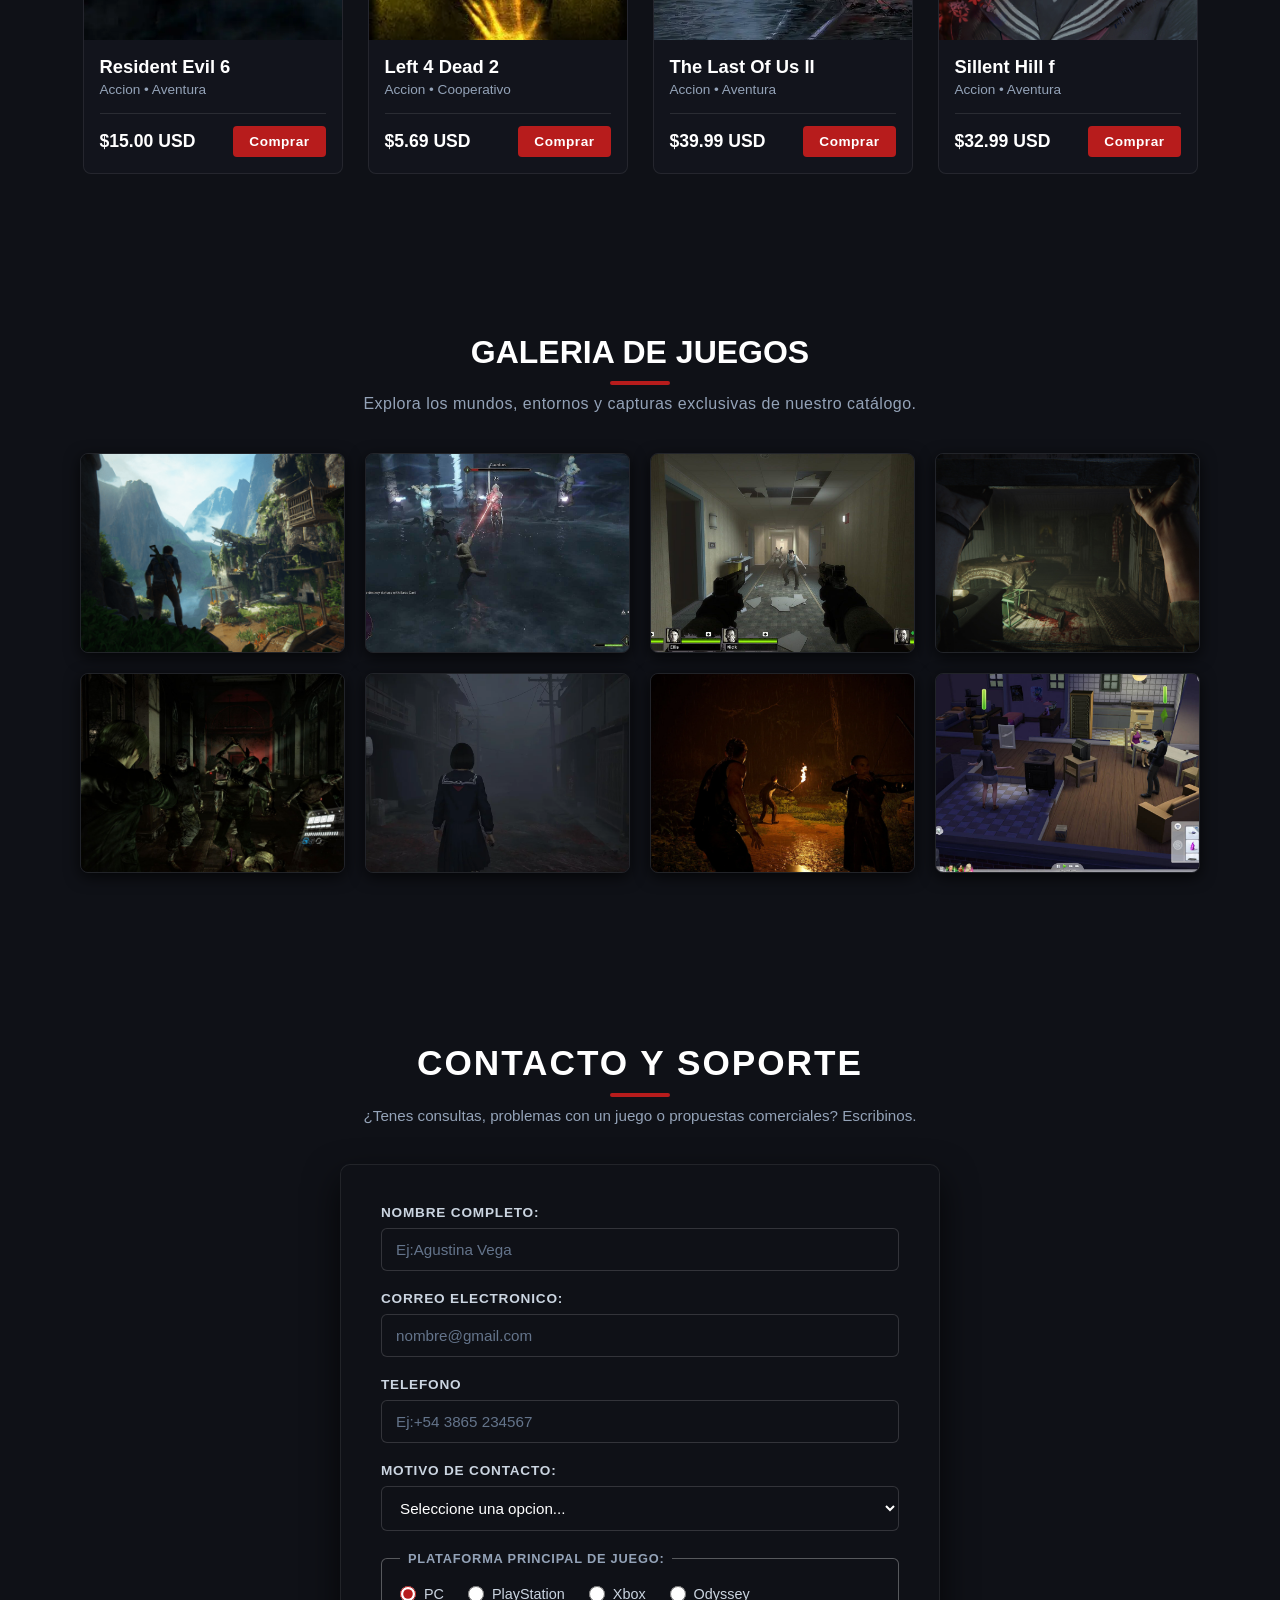
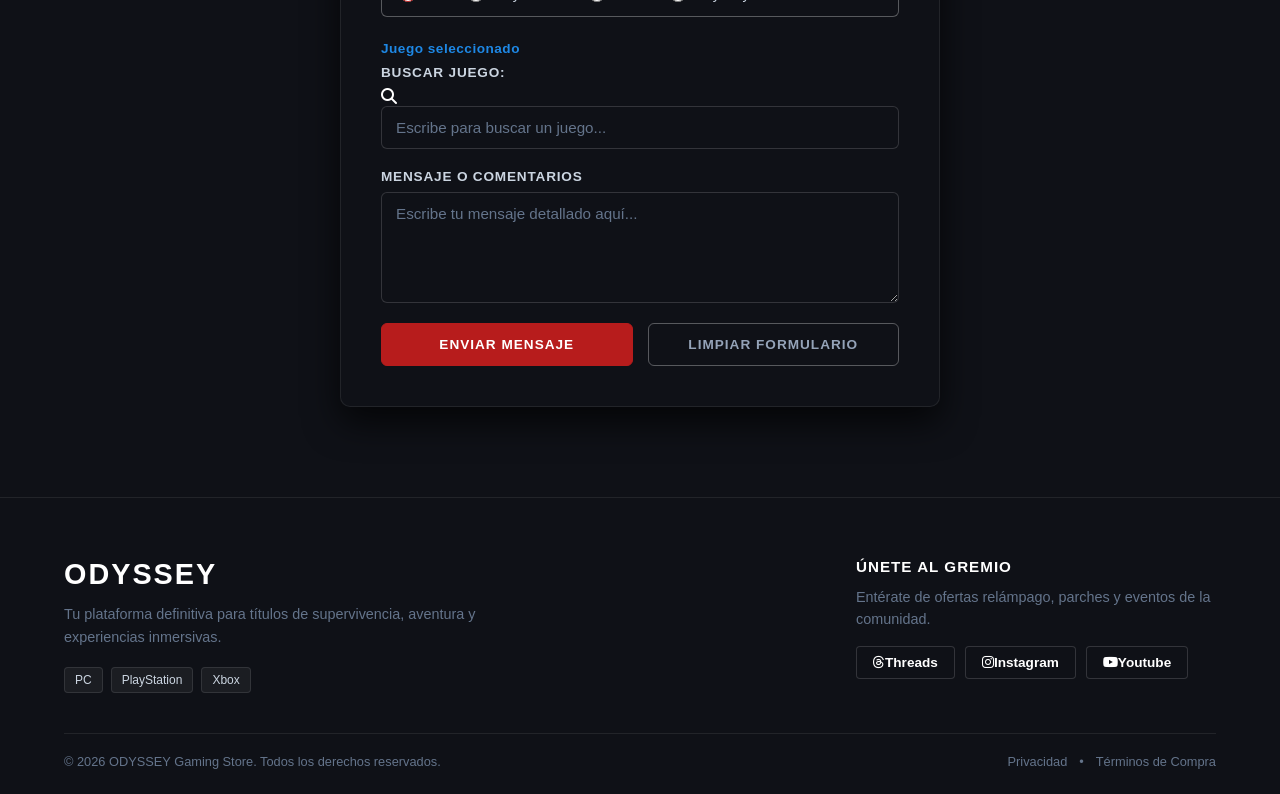
==== commit ff089043: "fixed: errores tipograficos en el html" ====
--- a/index.html
+++ b/index.html
@@ -4,6 +4,7 @@
     <meta charset="UTF-8">
     <meta name="viewport" content="width=device-width, initial-scale=1.0">
     <title>ODYSSEY</title>
+    <link rel="icon" type="image/png" href="assets/favicon/icon.png">
     <link rel="stylesheet" href="css/styles.css">
     <link rel="preconnect" href="https://fonts.googleapis.com">
     <link rel="preconnect" href="https://fonts.gstatic.com" crossorigin>
@@ -90,7 +91,7 @@
          <p>El juego base te queda corto: llevate todo el universo.</p>
 
          <!-- Coleccion Resident Evil -->
-          <div class="contendor-paquete">
+          <div class="contenedor-paquete">
           <article>
           <div class="descuento">-74% PACK COMPLETO</div> 
 
@@ -123,7 +124,7 @@
           </div>
 
           <!-- Coleccion Uncharted: The Nathan Drake -->
-          <div class="contendor-paquete">
+          <div class="contenedor-paquete">
           <article>
           <div class="descuento">-40% TRILOGÍA</div> 
 
@@ -155,7 +156,7 @@
           </div>
 
           <!-- Coleccion Uncharted: Legado de los Ladrones -->
-          <div class="contendor-paquete">
+          <div class="contenedor-paquete">
           <article>
           <div class="descuento">-40% TRILOGÍA</div> 
 
@@ -186,7 +187,7 @@
           </div>
 
           <!-- Coleccion Outlast -->
-          <div class="contendor-paquete">
+          <div class="contenedor-paquete">
           <article>
           <div class="descuento">-20%</div> 
 
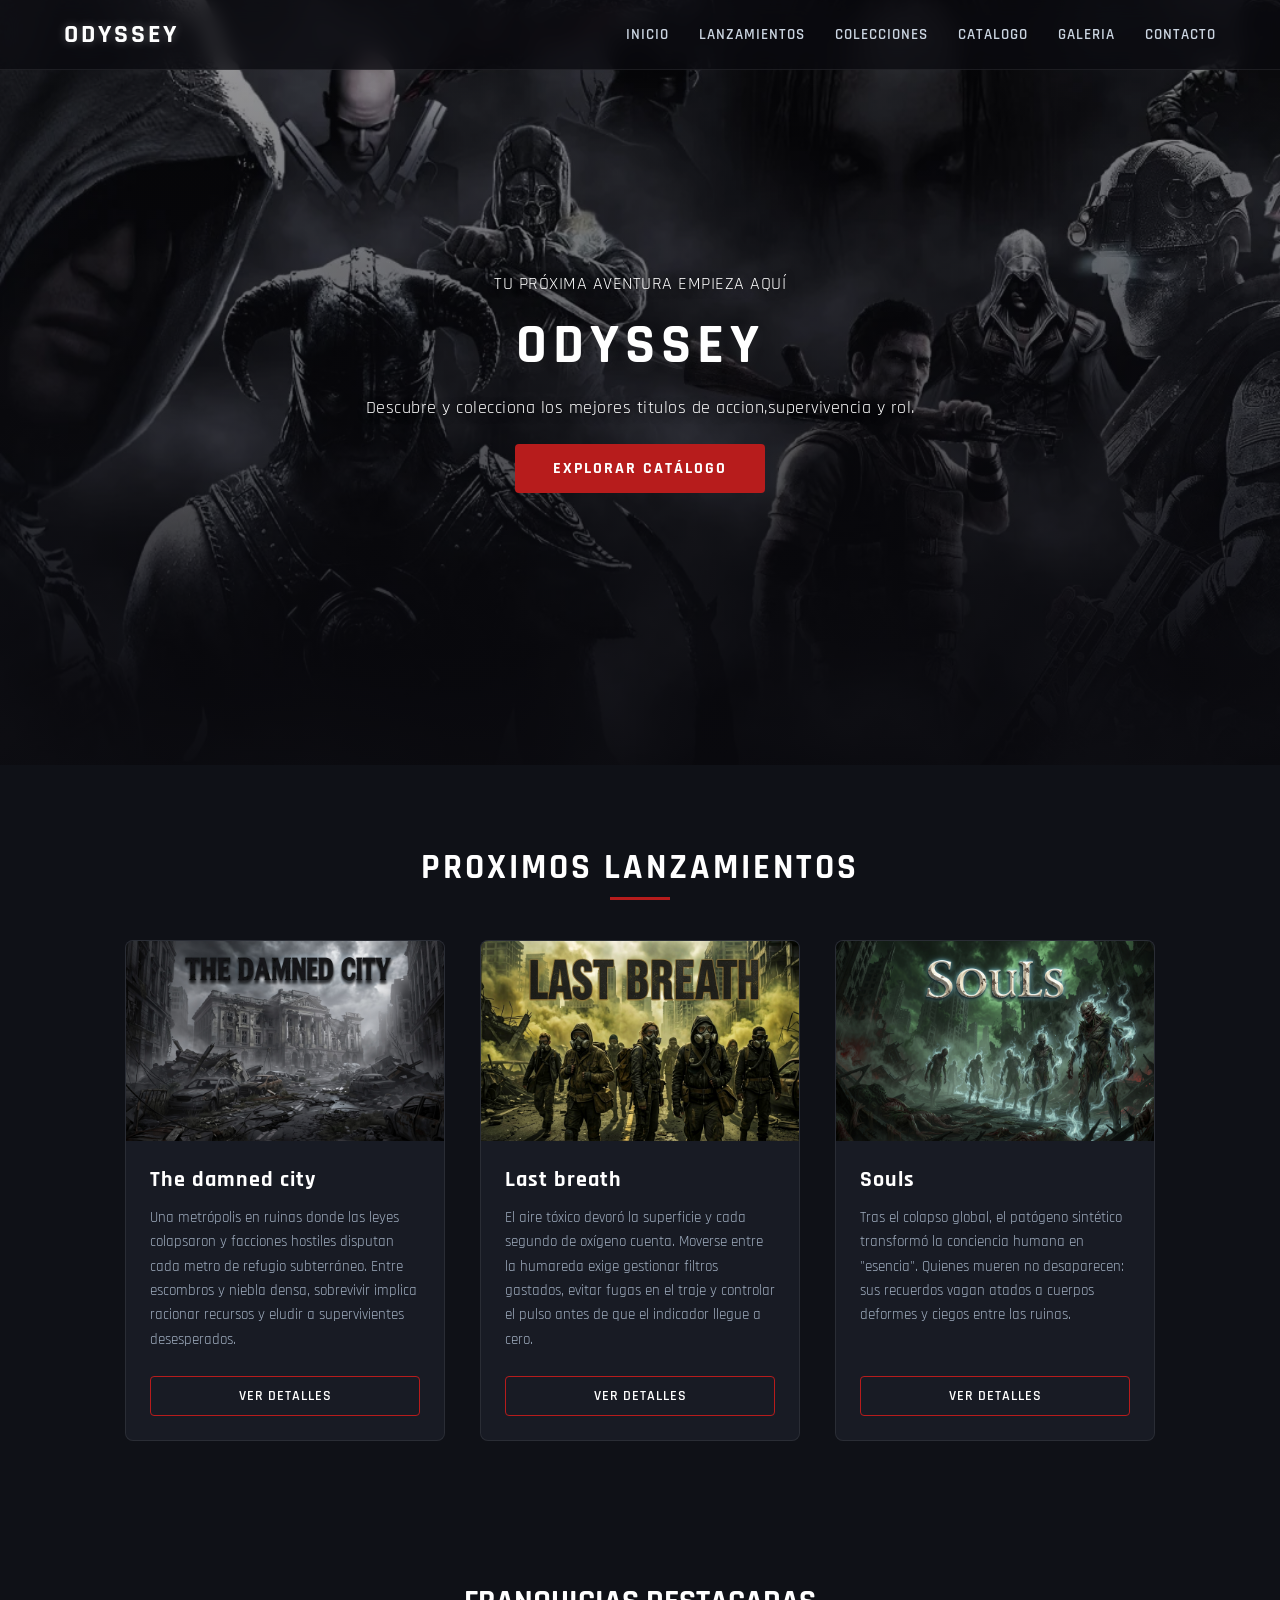
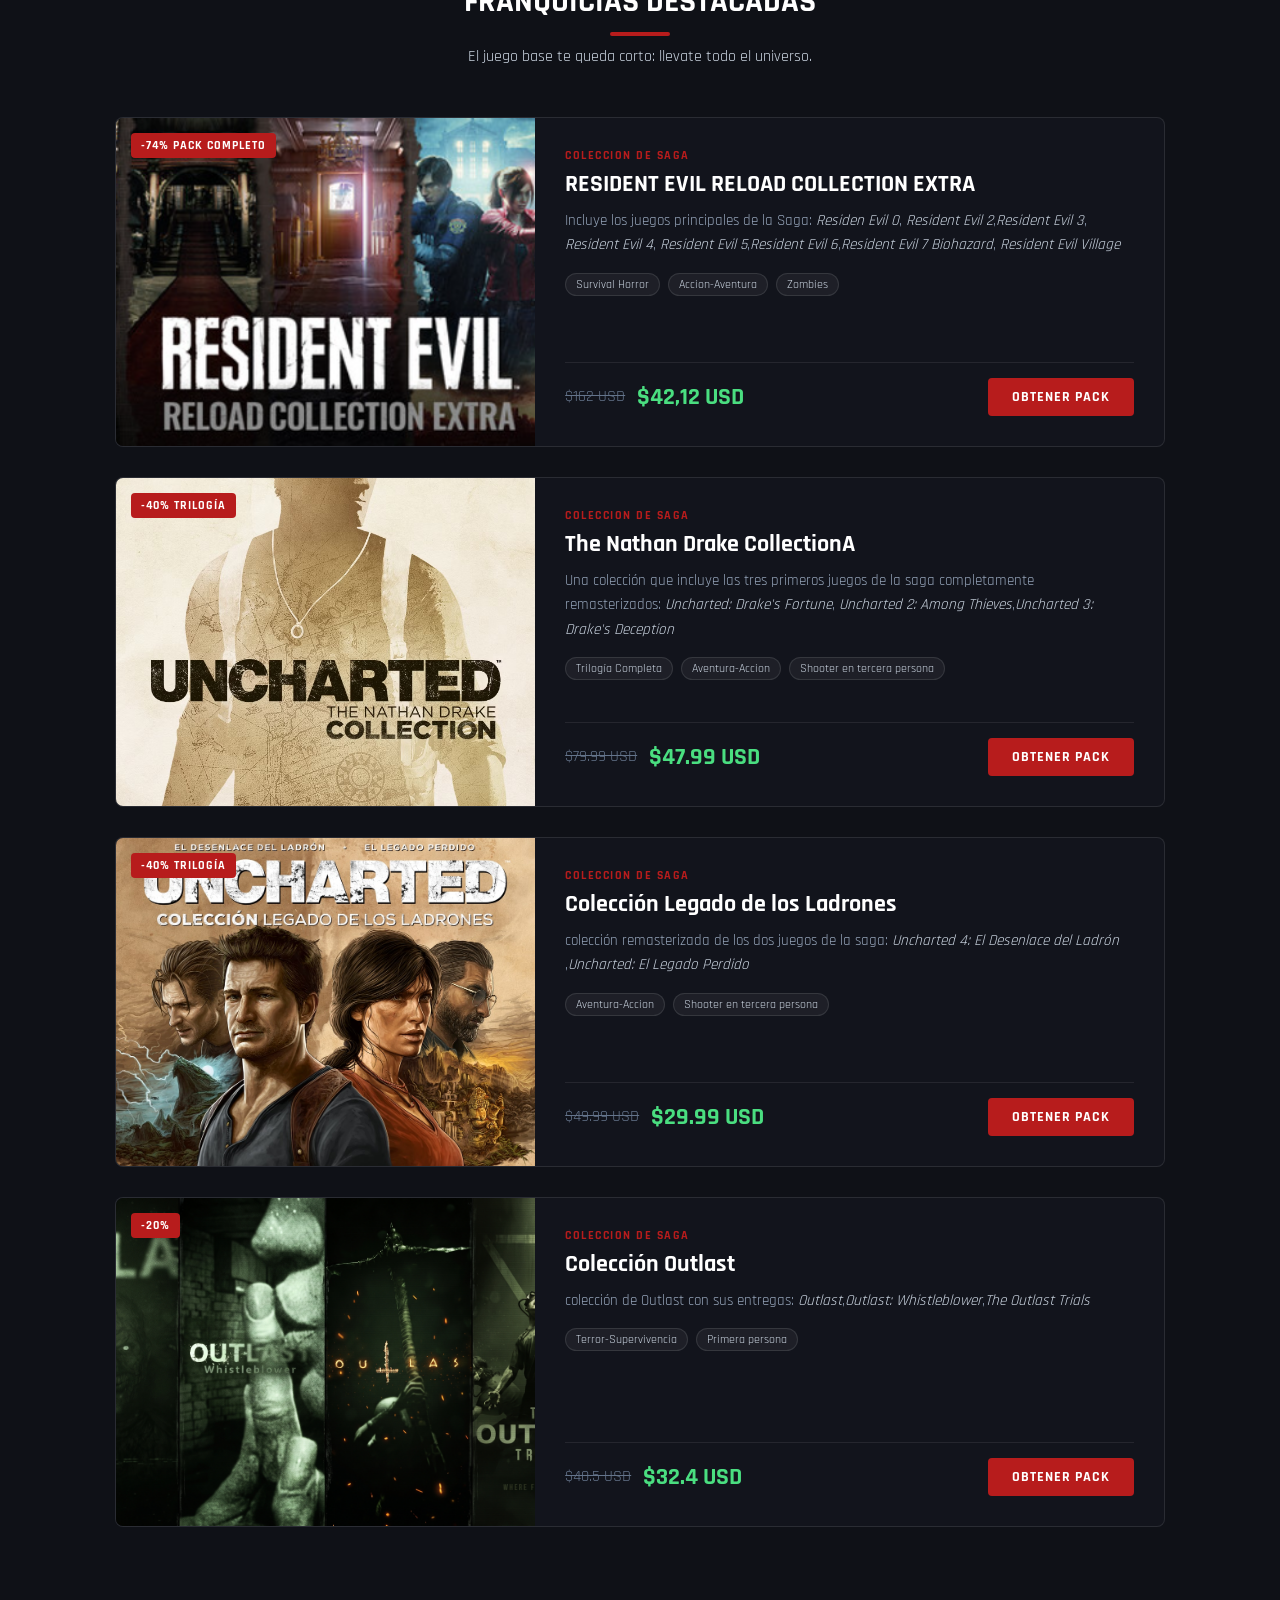
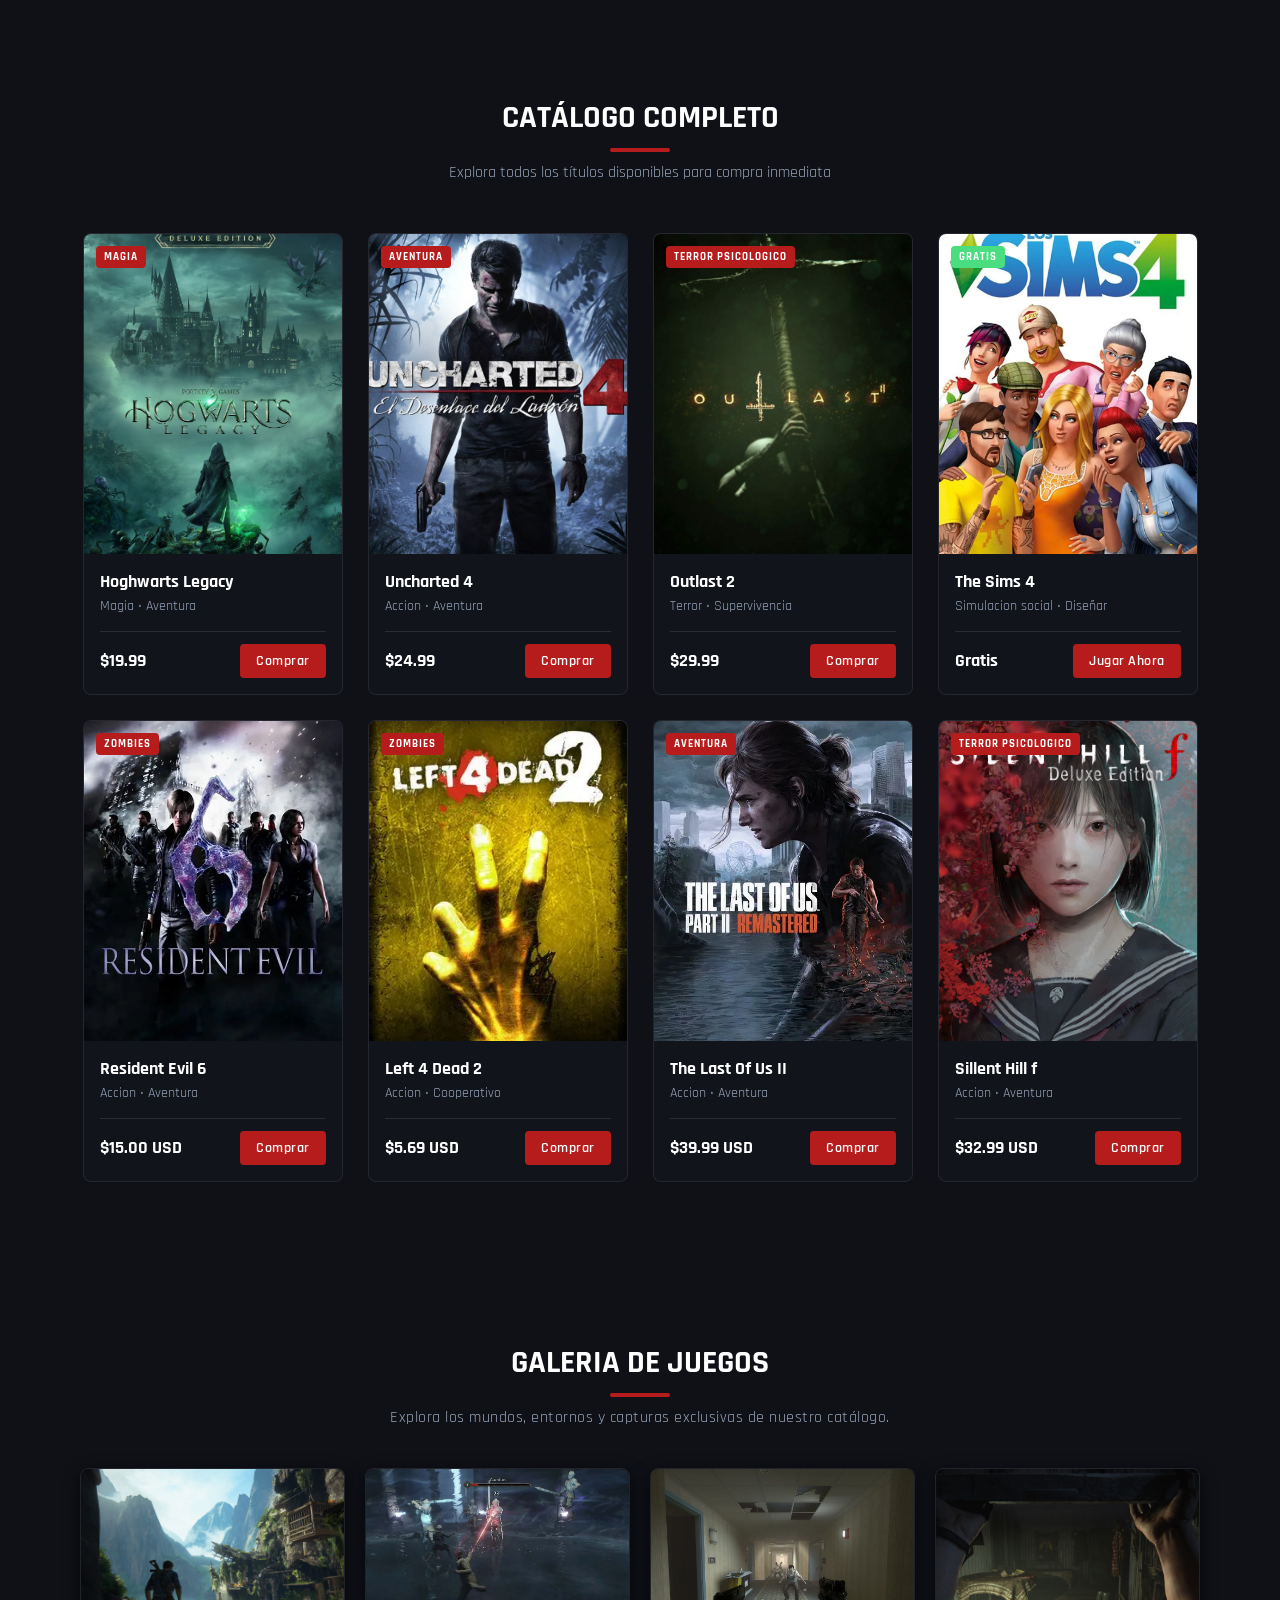
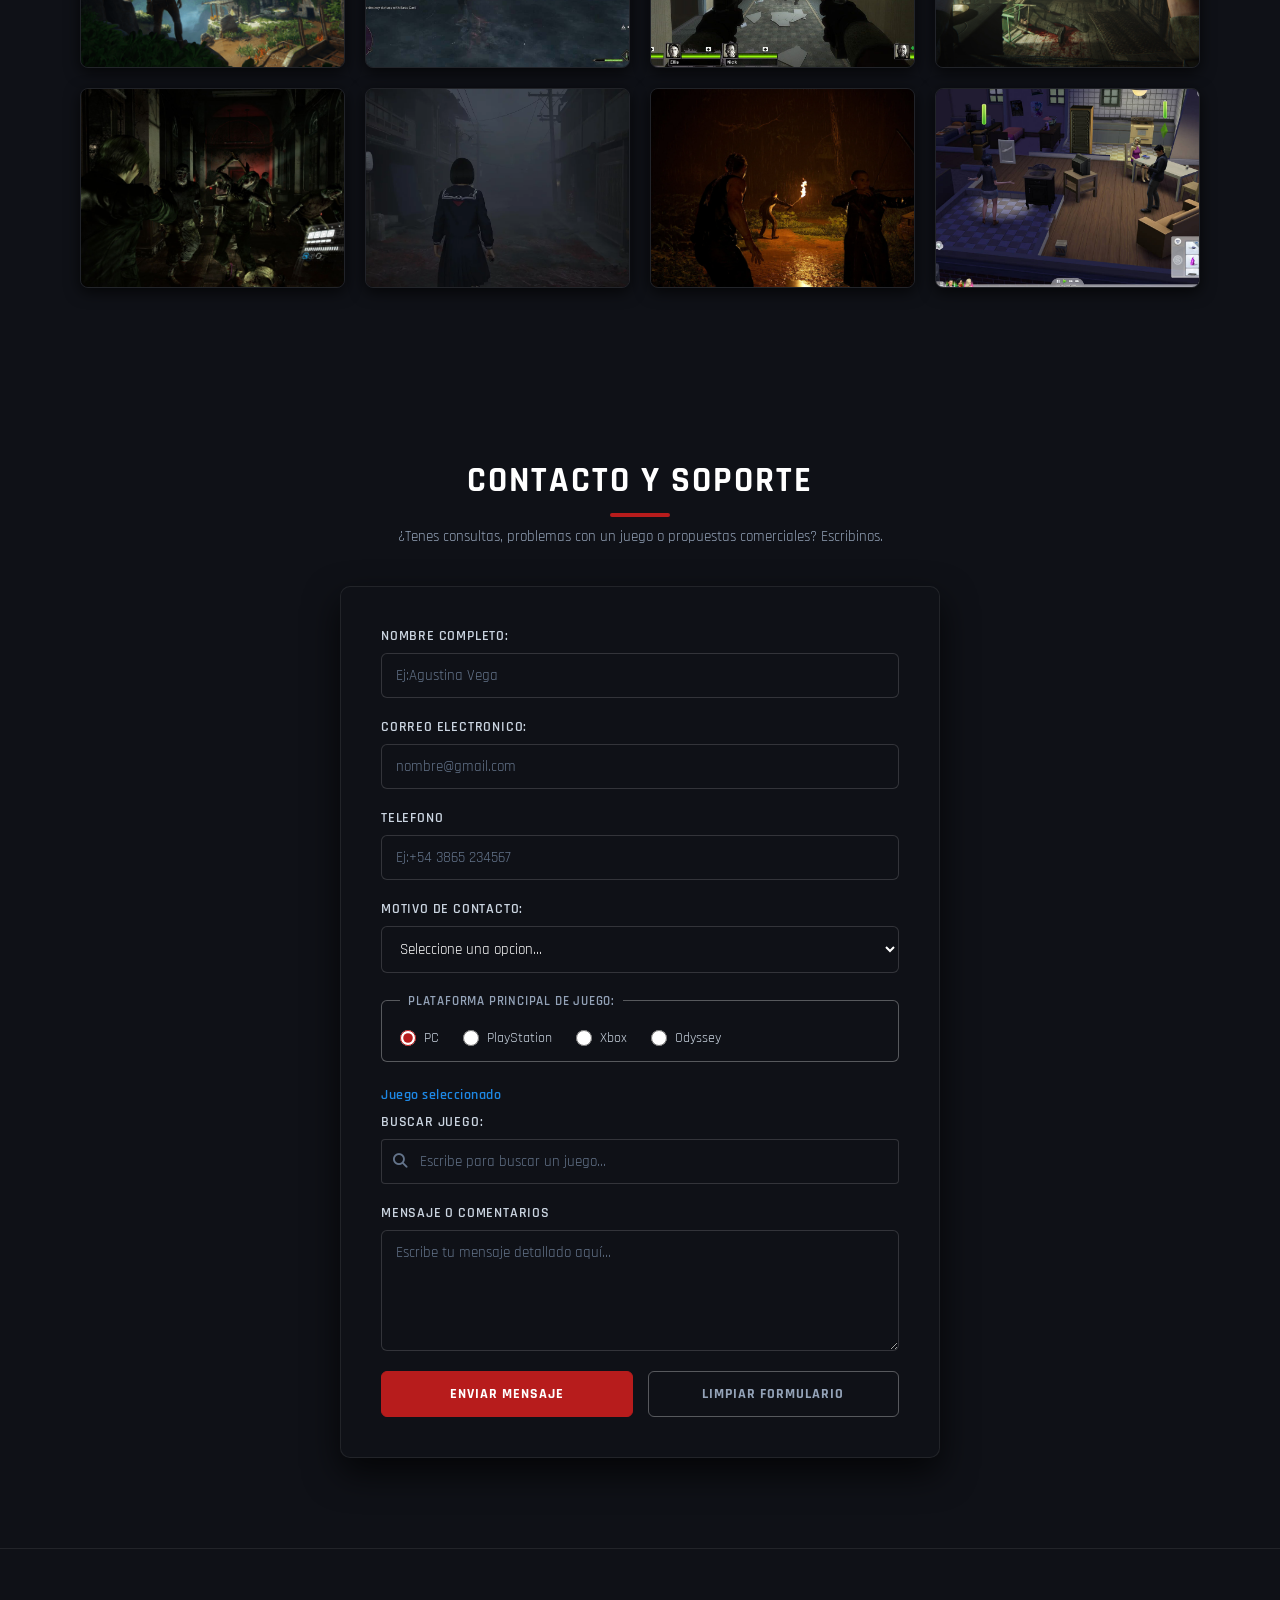
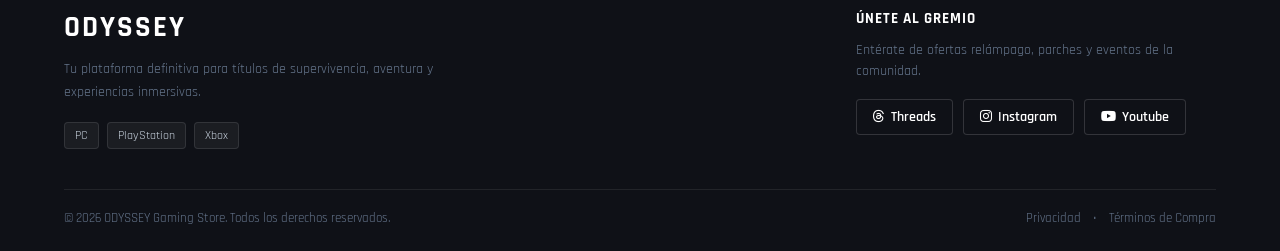
==== commit 427cfef7: "fixed: funcionalidad boton catalogo" ====
--- a/index.html
+++ b/index.html
@@ -32,7 +32,7 @@
                 <h1>ODYSSEY</h1>
                 <p>Descubre y colecciona los mejores titulos de accion,supervivencia
                     y rol.</p>
-                <a href="catalogo" class="catalogo-boton">EXPLORAR CATÁLOGO</a>
+                <a href="#catalogo" class="catalogo-boton">EXPLORAR CATÁLOGO</a>
             </div>
         </section>
 
--- a/css/styles.css
+++ b/css/styles.css
@@ -2,28 +2,27 @@
     margin: 0;
     padding: 0;
     box-sizing: border-box;
-    font-family: 'Segoe UI', Tahoma, Geneva, Verdana, sans-serif; 
+    font-family: 'Rajdhani', sans-serif;
 }
 /* paleta de colores */
 :root{
   --rojo-brilloso: #b71c1c;    
   --coral-intenso: #e53935; 
-  --rojo-vino: rgba(183, 28, 28, 0.45);         
+  --rojo-vino: #b71c1c73;         
    
   --blanco: #ffffff;          
   --blanco-celeste: #cbd5e1; 
   --cleste-blanco-card: #a0aec0;
 
-  --oscuro-nav: rgba(10, 10, 15, 0.75);
+  --oscuro-nav: #0a0a0fbf;
   --fondo: #0f1117;
-  --gris-oscuro: rgba(255, 255, 255, 0.08);
+  --gris-oscuro: #ffffff14;
   --gris-clarito: #ffffff4d;
-  --gris-claro: rgba(255, 255, 255, 0.15); 
-  --negro-rojizo:rgba(0, 0, 0, 0.7);
-
-  /* degagradado para el banner */
-  --opaco: rgba(10, 10, 15, 0.4);
-  --opaco2: rgba(10, 10, 15, 0.9);
+  --gris-claro: #ffffff26; 
+  --negro-rojizo:#000000b3;
+
+  --opaco: #0a0a0f66;
+  --opaco2: #0a0a0fe6;
 
   --azul-gris: #181b24;
   --azul-noche: #12141c; 
@@ -33,8 +32,8 @@
   --gris-celeste: #94a3b8;
   --celeste-intenso: #1e88e5;
 
-  --gris-coleccion1: rgba(255, 255, 255, 0.1);
-  --gris-coleccion2: rgba(255, 255, 255, 0.05);
+  --gris-coleccion1: #ffffff1a;
+  --gris-coleccion2: #ffffff0d;
 }
 /* --------------------------------------------------------------------------------------------------------------------------------------------------------- */
 /* Barra de navegacion (header)*/
@@ -127,16 +126,18 @@
   font-size: 3.5rem;
   letter-spacing: 6px;
   text-transform: uppercase;
-  color: #f5f5f5;
+  color: var(--blanco);
   margin: 15px 0;
   text-shadow: 0 4px 15px var(--gris-oscuro); 
+}
 .hero span, .hero p{
   color:var(--blanco);
   font-size: 1.15rem;
   letter-spacing: 0.5px;
-  text-shadow: 0 2px 8px var(--negro-rojizo);/* Sombra para poder resaltar el texto sobre la foto */
-}
-}
+  text-shadow: 0 2px 8px var(--negro-rojizo);
+}
+
+
 /* boton (explorar catalogo) */
 .catalogo-boton{
   display: inline-block;
@@ -295,12 +296,12 @@
   margin-bottom: 50px;
 }
 /* contenedor de cada paquete */
-.contendor-paquete {
+.contenedor-paquete {
   max-width: 1050px;
   margin: 0 auto 30px;
 }
 /* Tarjeta completa */
-.contendor-paquete article {
+.contenedor-paquete article {
   position: relative;
   display: flex;
   height: 330px;
@@ -312,7 +313,7 @@
   transform 0.3s ease,border-color 0.3s ease, box-shadow 0.3s ease;
 }
 /*efecto cuando pasa el mouse */
-.contendor-paquete article:hover {
+.contenedor-paquete article:hover {
   transform: translateY(-4px);
   border-color: var(--rojo-brilloso);
   box-shadow: 0 10px 30px var(--negro-rojizo);
@@ -346,7 +347,7 @@
   transition: transform 0.4s ease;
 }
 /* zoom de imagen al pasar el mouse */
-.contendor-paquete article:hover .portada-paquete img {
+.contenedor-paquete article:hover .portada-paquete img {
   transform: scale(1.05);
 }
 /*informacion del paquete*/
@@ -799,7 +800,7 @@
   letter-spacing: 0.5px;
 }
 /* contenedor de la lupa */
-.contenedor-bsucador {
+.contenedor-buscador {
   position: relative;
   display: flex;
   align-items: center;
@@ -807,7 +808,7 @@
 }
 
 /* lupa */
-.contenedor-bsucador > span {
+.contenedor-buscador > i {
   position: absolute;
   left: 12px;
   font-size: 0.9rem;
@@ -815,7 +816,7 @@
   z-index: 1;
 }
 /* input de busqueda */
-.contenedor-bsucador input[type="search"] {
+.contenedor-buscador input[type="search"] {
   width: 100%;
   background-color: var(fondo);
   border: 1px solid var(--gris-claro);
@@ -823,12 +824,11 @@
   padding: 12px 14px 12px 38px;
   color:var(--blanco);
   font-size: 0.95rem;
-  font-family: inherit;
   box-sizing: border-box;
   transition: border-color 0.25s ease, box-shadow 0.25s ease;
 }
 
-.contenedor-bsucador input[type="search"]:focus {
+.contenedor-buscador input[type="search"]:focus {
   outline: none;
   border-color:var(--rojo-brilloso);
   box-shadow: 0 0 10px var(--rojo-vino);
@@ -964,6 +964,9 @@
   font-weight: 600;
   transition: all 0.25s ease;
 }
+.botones-redes a i{
+  margin-right: 6px;
+}
 .botones-redes a:hover {
   background-color: var(--rojo-brilloso);
   border-color: var(--rojo-brilloso);
@@ -1005,4 +1008,88 @@
 }
 .legal-pie span {
   color:var(--gris-azulado);
+}
+/* --------------------------------------------------------------------------------------------------------------------------------- */
+/* 600px */
+@media (max-width: 800px) {
+  .navbarra {
+    height: auto;
+    min-height: 70px;
+    padding: 15px;
+    flex-direction: column;
+    gap: 12px;
+  }
+  .navbarra nav ul.lista-nav {
+    gap: 12px;
+    flex-wrap: wrap;
+    justify-content: center;
+  }
+  .navbarra nav ul.lista-nav li a {
+    font-size: 0.75rem;
+  }
+  .hero {
+    min-height: 75vh;
+    padding: 100px 15px 30px;
+  }
+  .hero h1 {
+    font-size: 2rem;
+    letter-spacing: 3px;
+  }
+  .contenedor-cards,
+  .contenedor-catalogo {
+    flex-direction: column;
+    align-items: center;
+  }
+  .card,
+  .tarjeta-catalogo {
+    width: 100%;
+    max-width: 320px;
+  }
+  .contenedor-paquete{
+    width: 100%;
+    max-width: 100%;
+  }
+  .contenedor-paquete article {
+    width: 100%;
+    min-width: 0;
+    flex-direction: column;
+    height: auto; 
+  }
+  .portada-paquete {
+    flex: none;
+    width: 100%;
+    height: 200px;
+  }
+  .informacion-paquete {
+    padding: 20px;
+  }
+  .contenedor-precio {
+    flex-wrap: wrap;
+  }
+  .boton-comprar-paquete {
+    margin-left: 0;
+  }
+  .galeria-elemento {
+    width: 100%;
+    height: 200px;
+  }
+  .seccion-contacto form {
+    padding: 20px;
+  }
+  .acciones-formularios {
+    flex-direction: column;
+  }
+  .contenedor-footer,
+  .contenedor-inferior {
+    flex-direction: column;
+    gap: 25px;
+  }
+  .seccion-cards,
+  .seccion-catalogo,
+  .seccion-galeria {
+    padding: 60px 15px;
+  }
+  body {
+    overflow-x: hidden;
+  }
 }
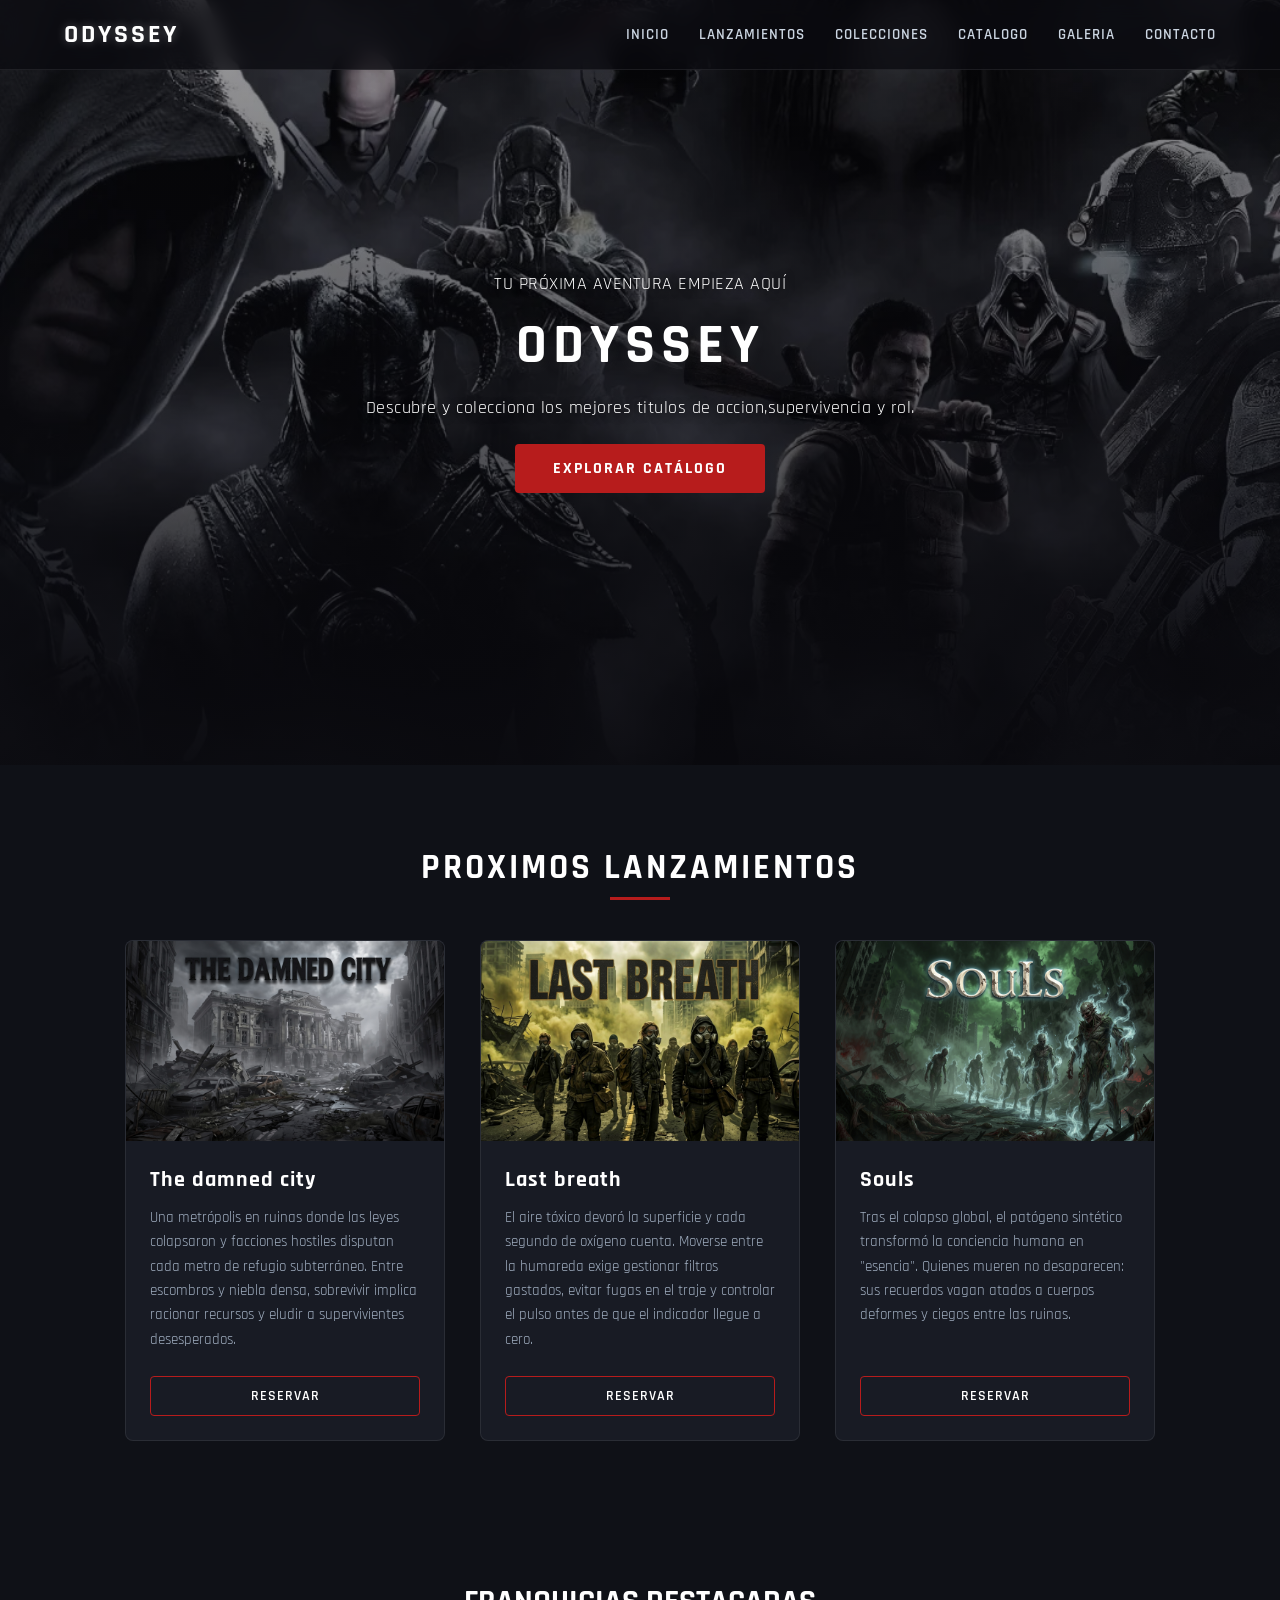
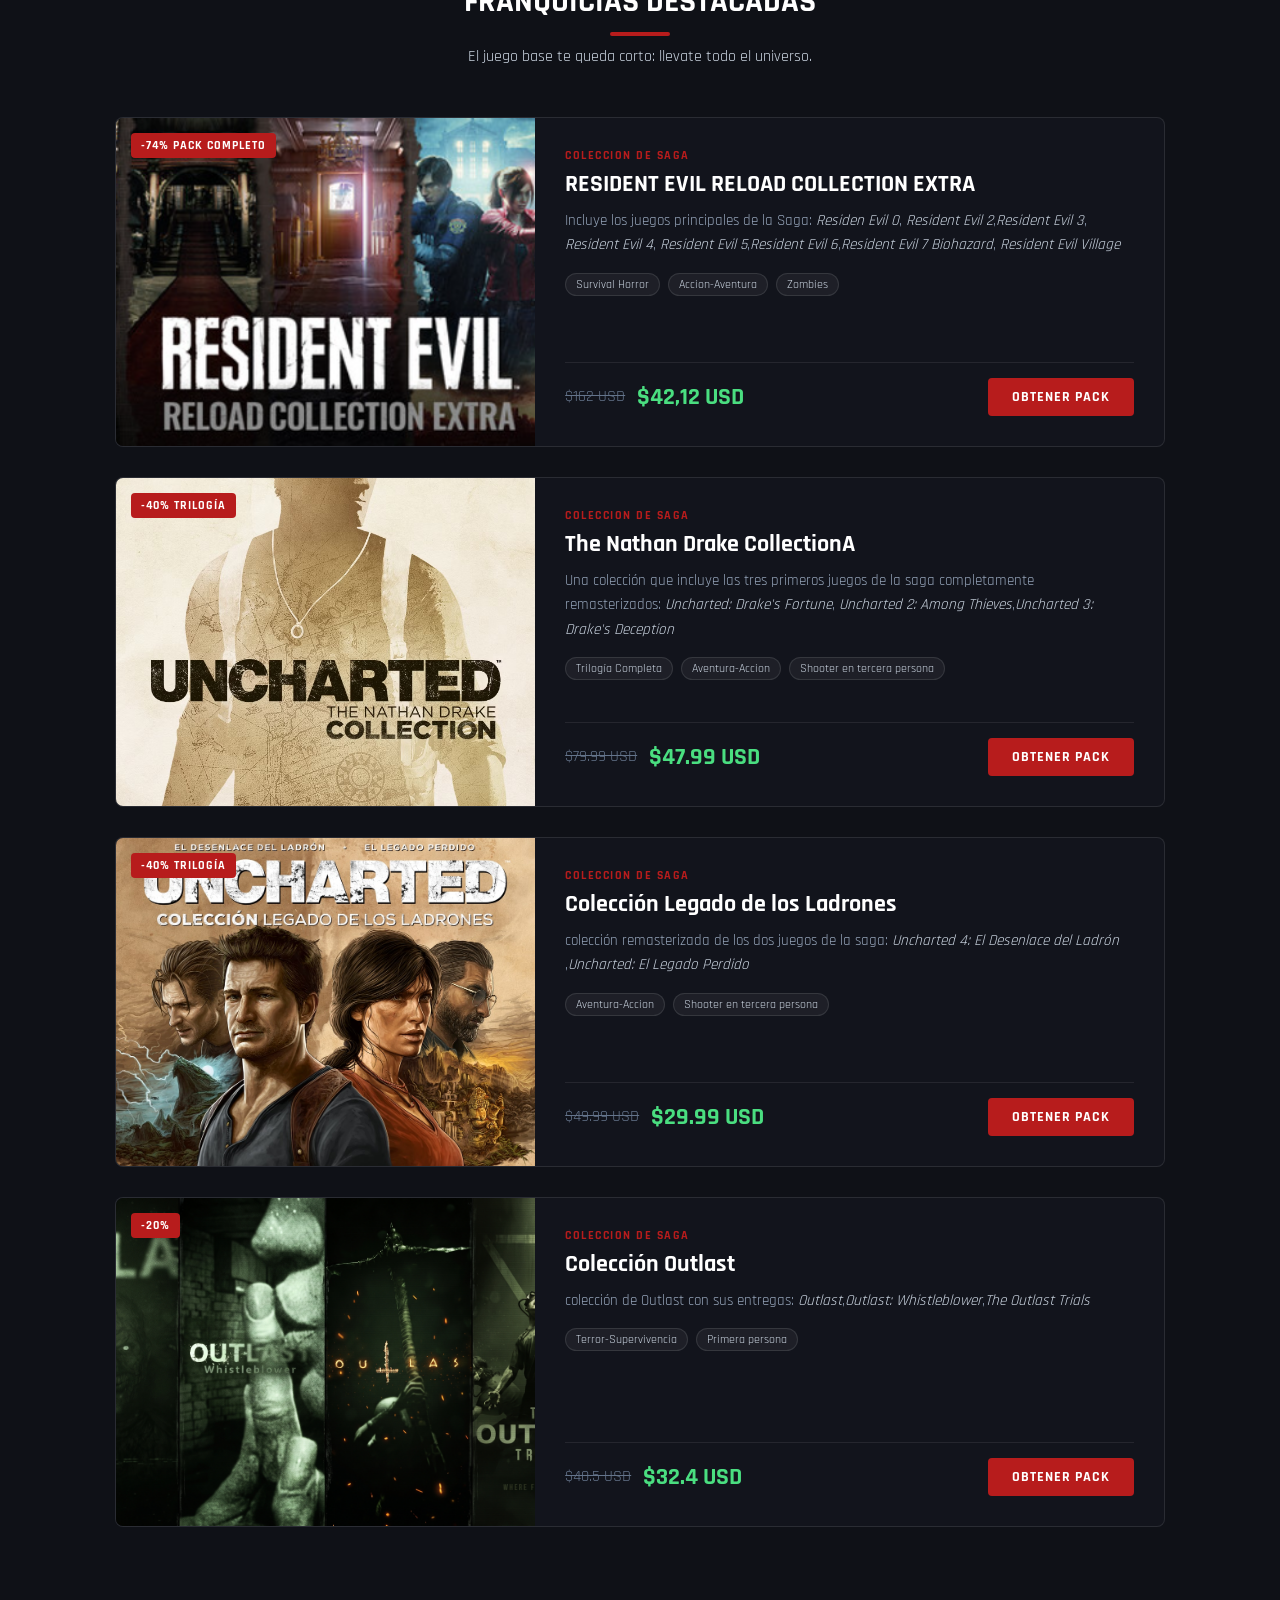
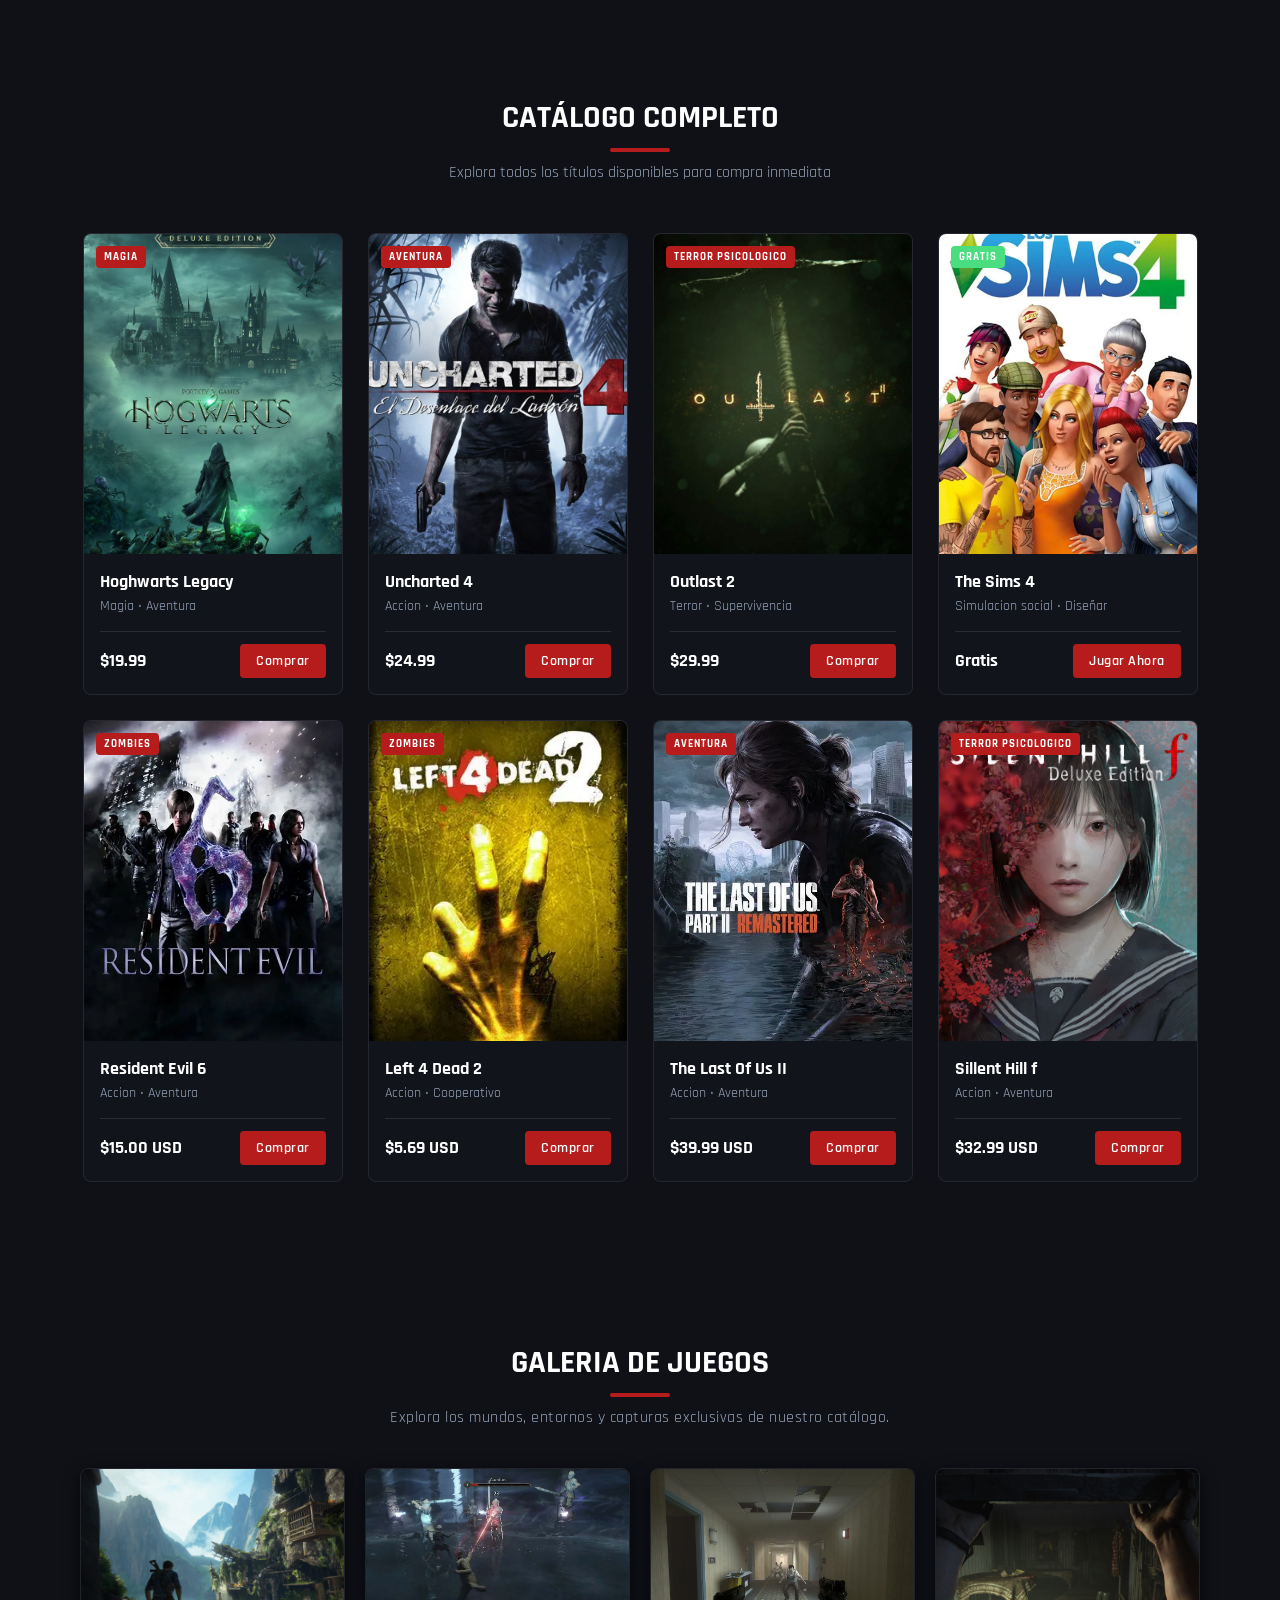
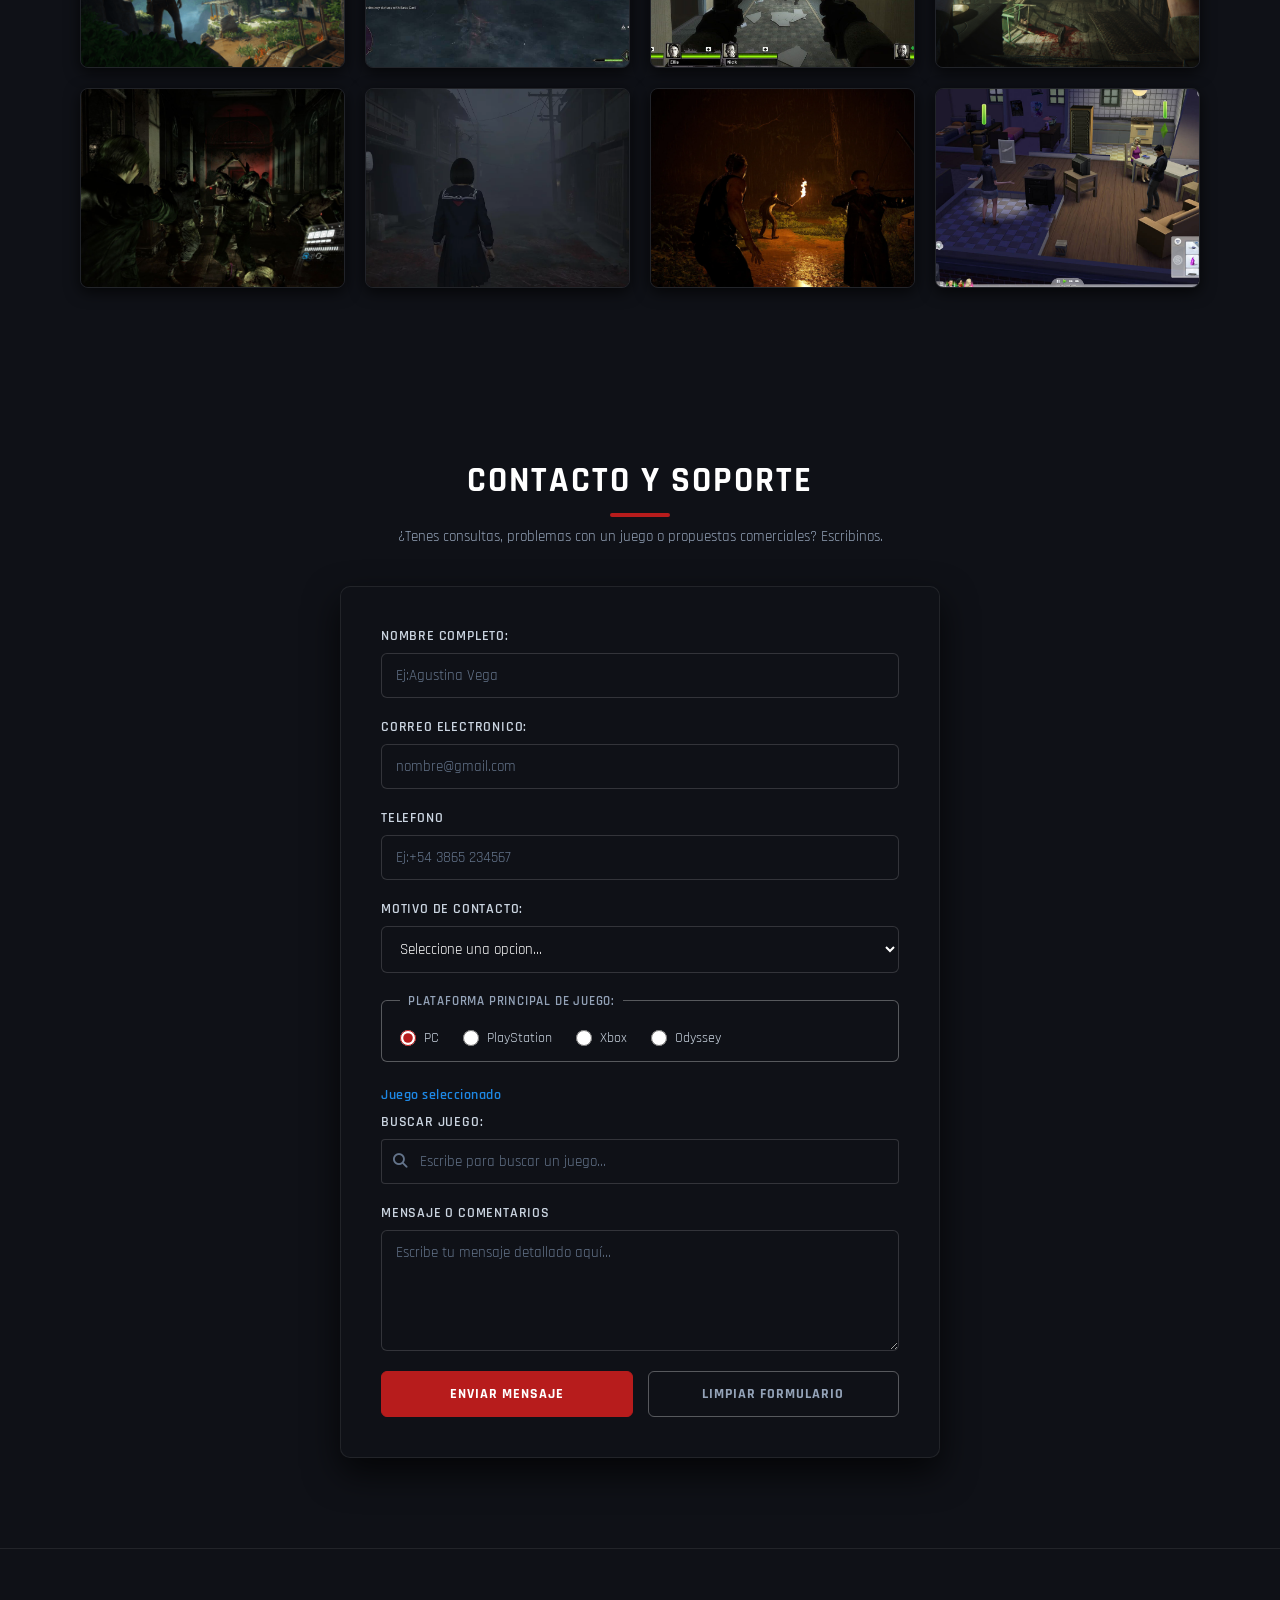
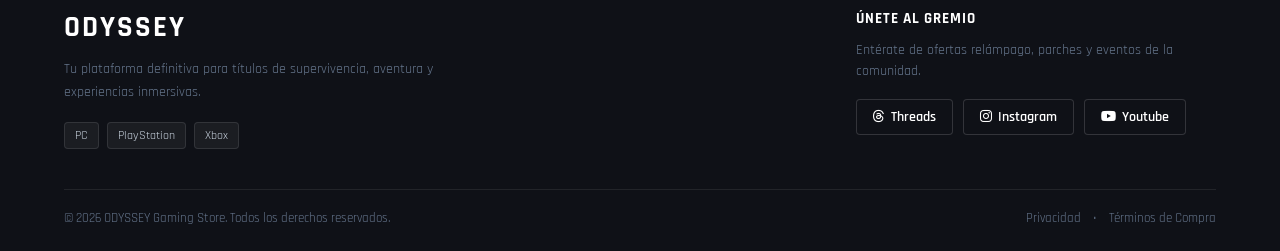
==== commit 1c47166f: "fixed: funcionalidad botones ver detalles" ====
--- a/index.html
+++ b/index.html
@@ -50,7 +50,7 @@
                     Una metrópolis en ruinas donde las leyes colapsaron y facciones hostiles disputan cada metro de refugio subterráneo. 
                     Entre escombros y niebla densa, sobrevivir implica racionar recursos y eludir a supervivientes desesperados.
                         </p>
-                    <a href="#detalles" class="card-boton">Ver detalles</a>
+                    <a href="#contacto" class="card-boton">Reservar</a>
                     </div>
                 </article>
 
@@ -65,7 +65,7 @@
                         Moverse entre la humareda exige gestionar filtros gastados,
                         evitar fugas en el traje y controlar el pulso antes de que el indicador llegue a cero.
                         </p>
-                    <a href="#detalles" class="card-boton">Ver detalles</a>
+                    <a href="#contacto" class="card-boton">Reservar</a>
                     </div>
                 </article>
 
@@ -79,7 +79,7 @@
                         Tras el colapso global, el patógeno sintético transformó la conciencia humana en "esencia".
                         Quienes mueren no desaparecen: sus recuerdos vagan atados a cuerpos deformes y ciegos entre las ruinas.
                         </p>
-                    <a href="#detalles" class="card-boton">Ver detalles</a>
+                    <a href="#contacto" class="card-boton">Reservar</a>
                     </div>
                 </article>
             </div>
@@ -437,6 +437,7 @@
          <option value="soporte">Soporte tecnico/reporte de bugs</option>
          <option value="compras">Consulta de compras y pedidos</option>
          <option value="prensa">Prensa, alianzas o distribucion</option>
+         <option value="Reservar">Reserva proximo lanzamiento</option>
          <option value="otro">Otras consultas</option>
          </select>
          </div>
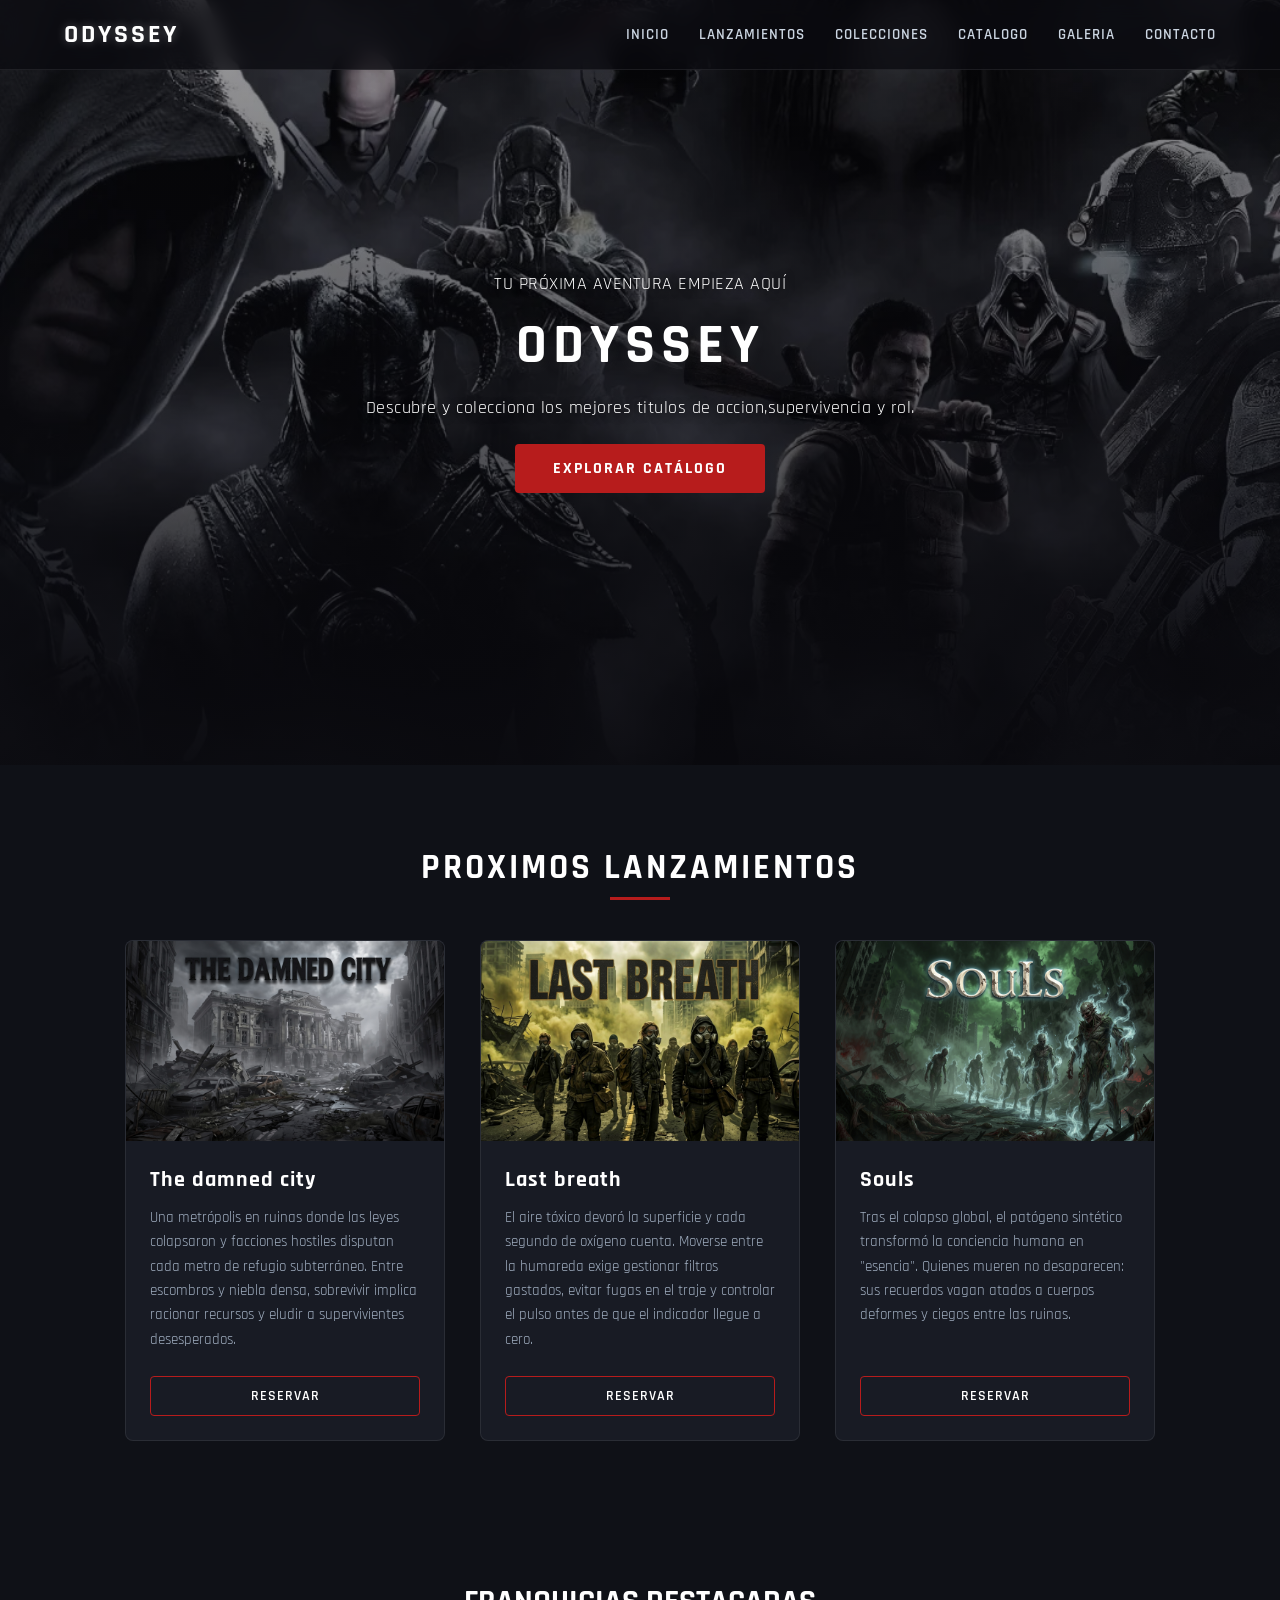
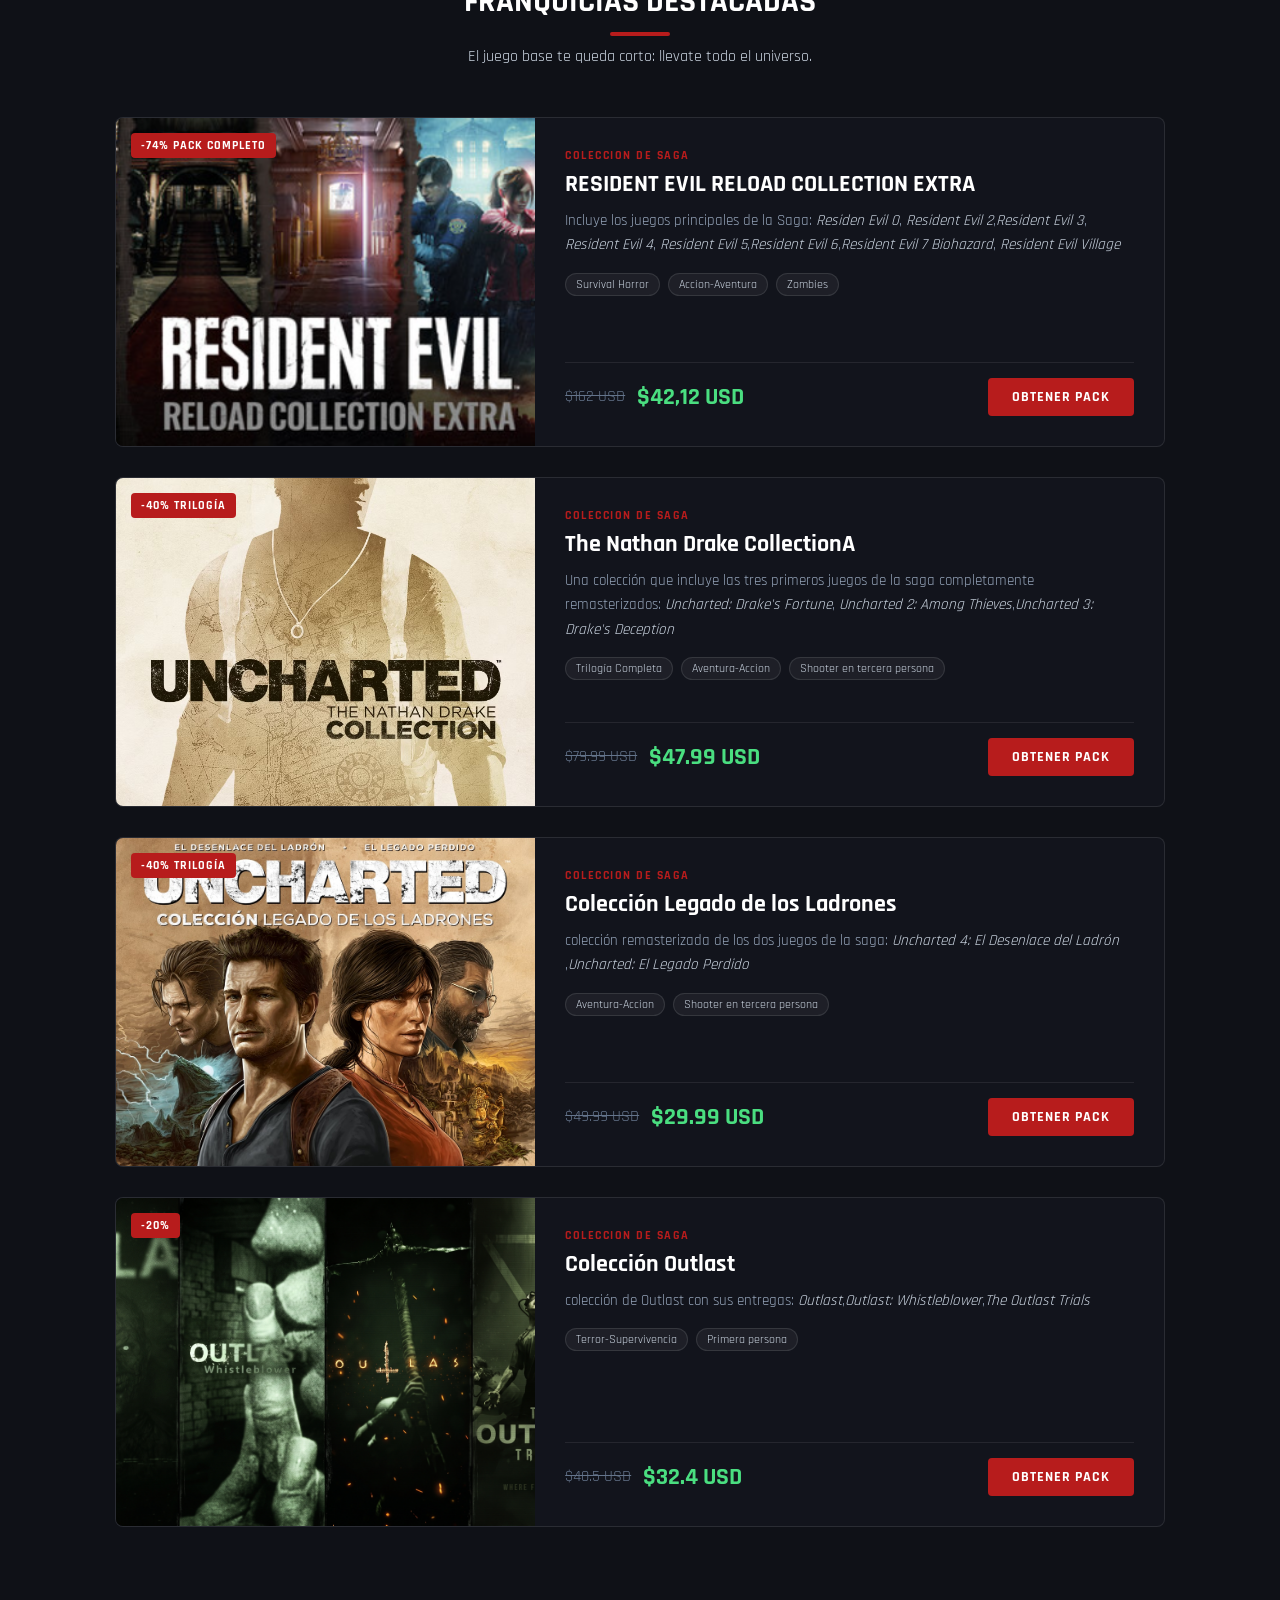
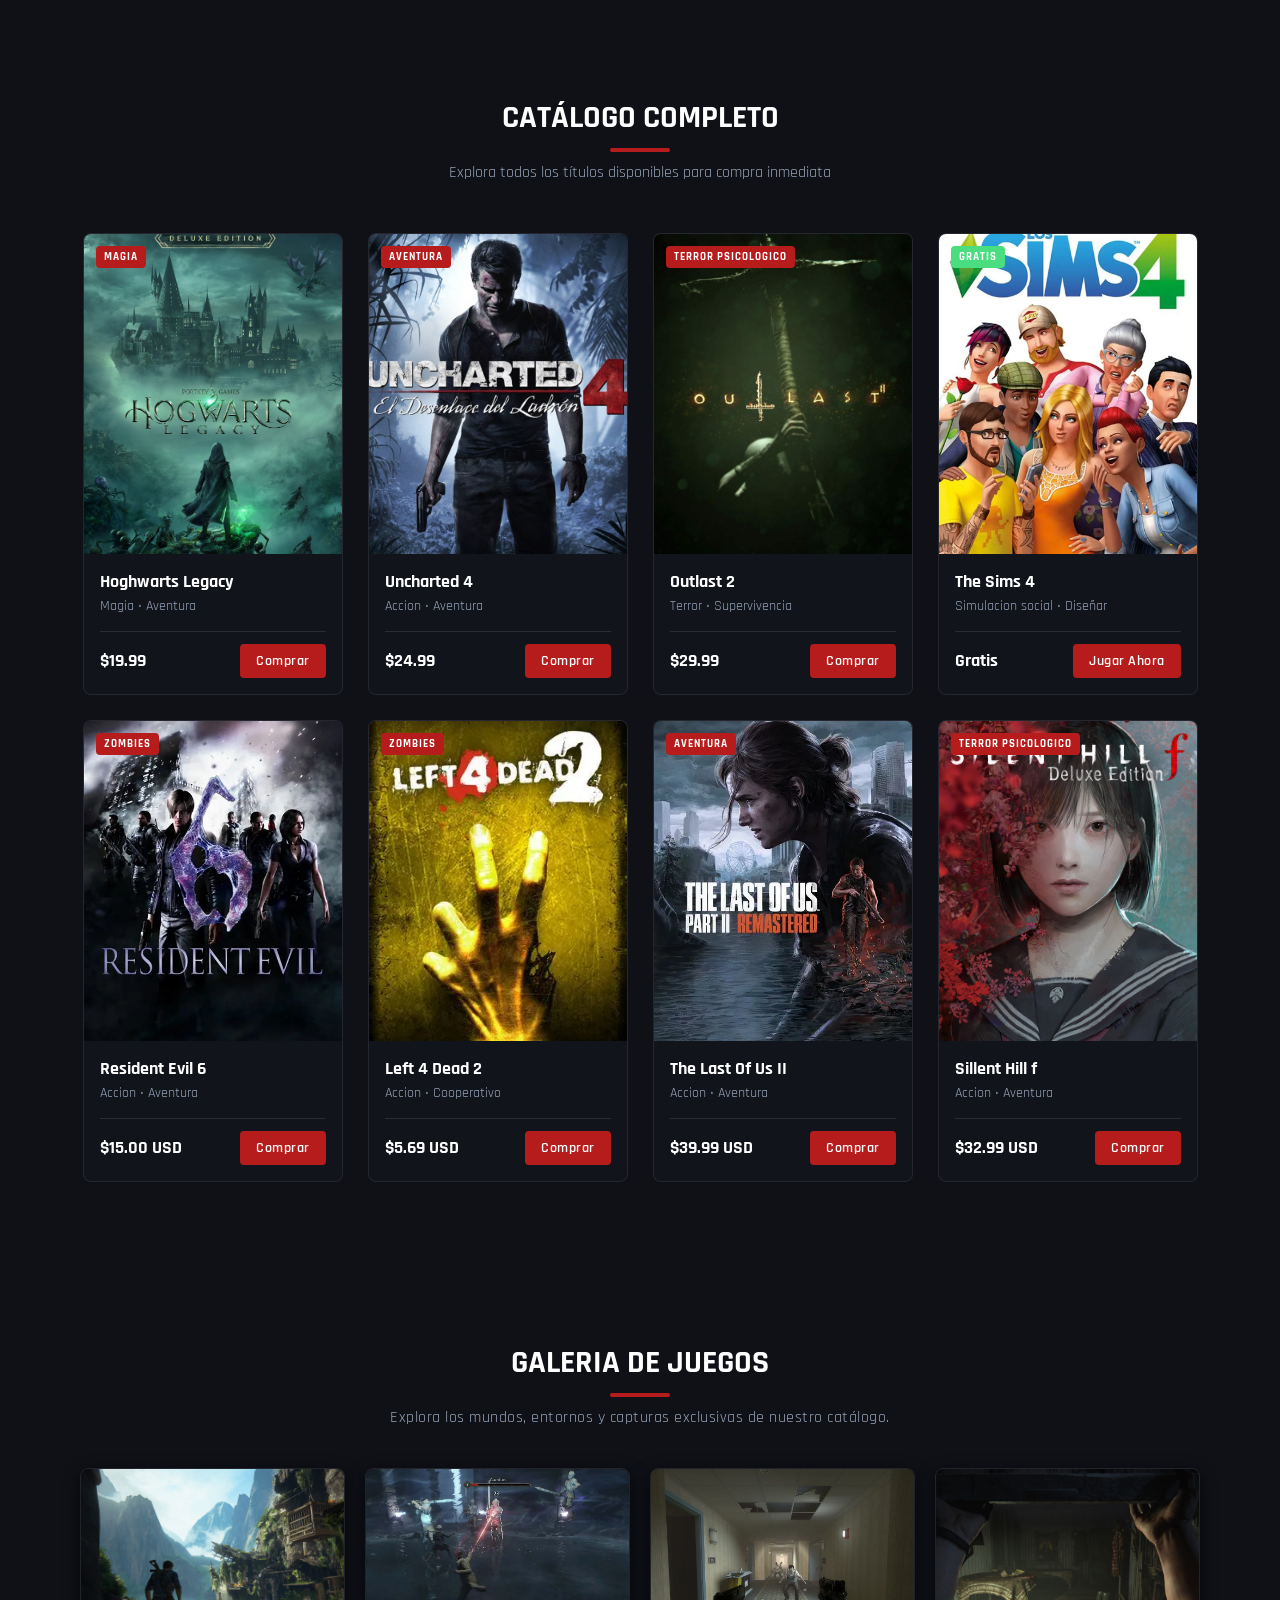
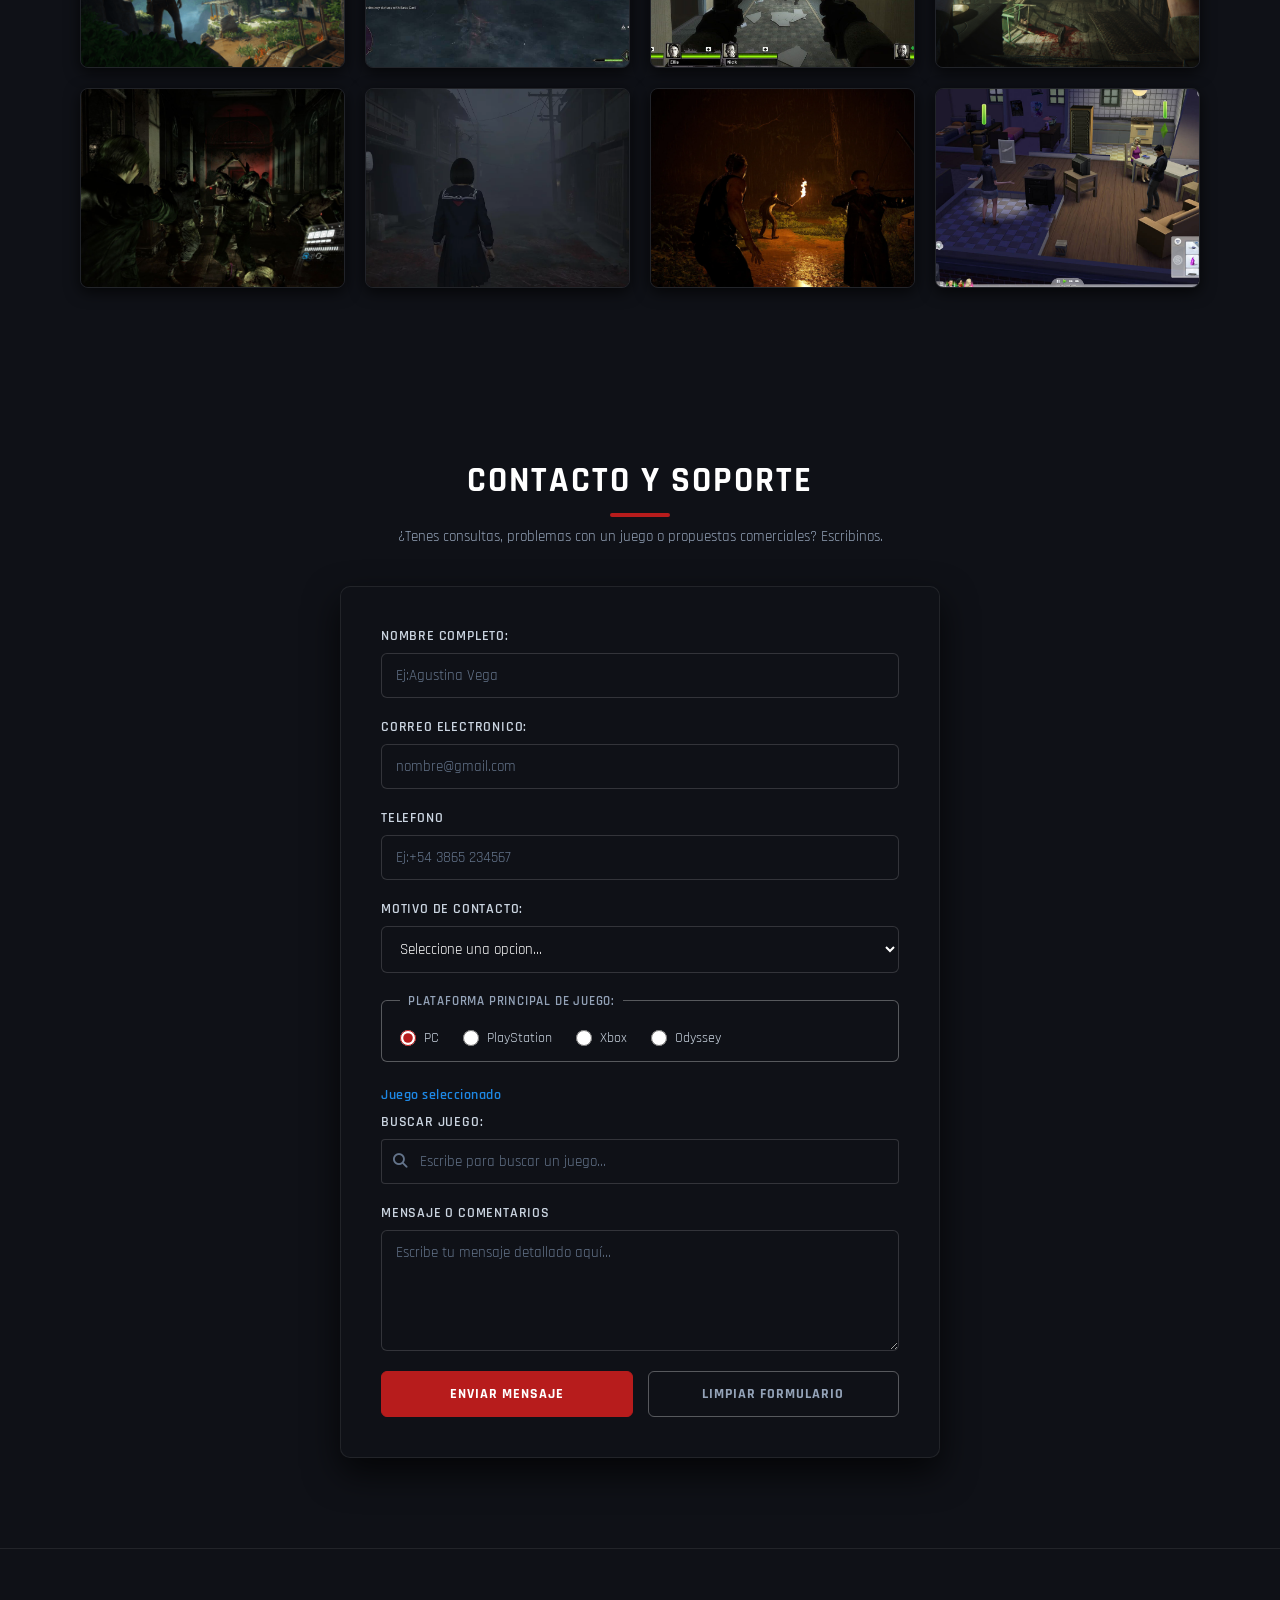
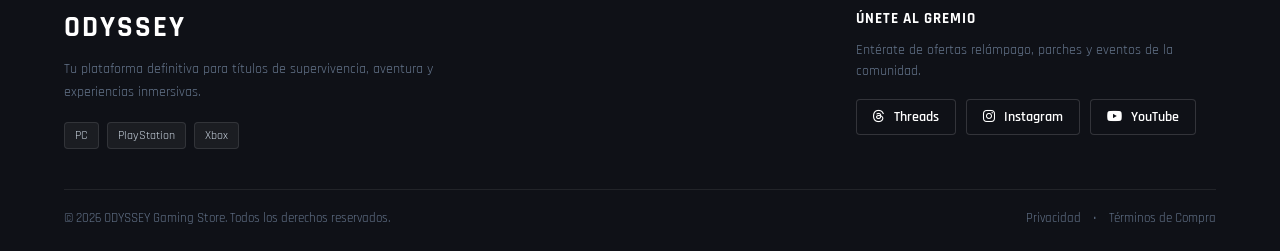
==== commit 0749f8df: "add: paginas legales y funcionalidad de enlaces" ====
--- a/index.html
+++ b/index.html
@@ -117,7 +117,7 @@
           <div class="contenedor-precio">
           <span>$162 USD</span>
           <span>$42,12 USD</span>
-          <a href="#comprar" class="boton-comprar-paquete">Obtener Pack</a>
+          <a href="#contacto" class="boton-comprar-paquete">Obtener Pack</a>
           </div>
           </div>
           </article>
@@ -149,7 +149,7 @@
           <div class="contenedor-precio">
           <span>$79.99 USD</span>
           <span>$47.99 USD</span>
-          <a href="#comprar" class="boton-comprar-paquete">Obtener Pack</a>
+          <a href="#contacto" class="boton-comprar-paquete">Obtener Pack</a>
           </div>
           </div>
           </article>
@@ -180,7 +180,7 @@
           <div class="contenedor-precio">
           <span>$49.99 USD</span>
           <span>$29.99 USD</span>
-          <a href="#comprar" class="boton-comprar-paquete">Obtener Pack</a>
+          <a href="#contacto" class="boton-comprar-paquete">Obtener Pack</a>
           </div>
           </div>
           </article>
@@ -210,7 +210,7 @@
           <div class="contenedor-precio">
           <span>$40.5 USD</span>
           <span>$32.4 USD</span>
-          <a href="#comprar" class="boton-comprar-paquete">Obtener Pack</a>
+          <a href="#contacto" class="boton-comprar-paquete">Obtener Pack</a>
           </div>
           </div>
           </article>
@@ -236,7 +236,7 @@
          <p>Magia • Aventura</p>
          <div class="pie-tarjeta">
          <span>$19.99</span>
-         <a href="#comprar" class="boton-comprar">Comprar</a>
+         <a href="#contacto" class="boton-comprar">Comprar</a>
          </div>
          </div>
         </article>
@@ -253,7 +253,7 @@
          <p> Accion • Aventura</p>
          <div class="pie-tarjeta">
          <span>$24.99</span>
-         <a href="#comprar" class="boton-comprar">Comprar</a>
+         <a href="#contacto" class="boton-comprar">Comprar</a>
          </div>
          </div>
         </article>
@@ -270,7 +270,7 @@
          <p> Terror • Supervivencia</p>
          <div class="pie-tarjeta">
          <span>$29.99</span>
-         <a href="#comprar" class="boton-comprar">Comprar</a>
+         <a href="#contacto" class="boton-comprar">Comprar</a>
          </div>
          </div>
         </article>
@@ -288,7 +288,7 @@
          <p>Simulacion social • Diseñar</p>
          <div class="pie-tarjeta">
          <span>Gratis</span>
-         <a href="#comprar" class="boton-comprar boton-gratis">Jugar Ahora</a>
+         <a href="#contacto" class="boton-comprar boton-gratis">Jugar Ahora</a>
          </div>
          </div>
         </article>
@@ -305,7 +305,7 @@
          <p>Accion • Aventura</p>
          <div class="pie-tarjeta">
          <span>$15.00 USD</span>
-         <a href="#comprar" class="boton-comprar">Comprar</a>
+         <a href="#contacto" class="boton-comprar">Comprar</a>
          </div>
          </div>
         </article>
@@ -322,7 +322,7 @@
          <p>Accion • Cooperativo</p>
          <div class="pie-tarjeta">
          <span>$5.69 USD</span>
-         <a href="#comprar" class="boton-comprar">Comprar</a>
+         <a href="#contacto" class="boton-comprar">Comprar</a>
          </div>
          </div>
         </article>
@@ -339,7 +339,7 @@
          <p>Accion • Aventura</p>
          <div class="pie-tarjeta">
          <span>$39.99 USD</span>
-         <a href="#comprar" class="boton-comprar">Comprar</a>
+         <a href="#contacto" class="boton-comprar">Comprar</a>
          </div>
          </div>
         </article>
@@ -356,7 +356,7 @@
          <p>Accion • Aventura</p>
          <div class="pie-tarjeta">
          <span>$32.99 USD</span>
-         <a href="#comprar" class="boton-comprar">Comprar</a>
+         <a href="#contacto" class="boton-comprar">Comprar</a>
          </div>
          </div>
         </article>
@@ -435,7 +435,7 @@
          <select id="motivo" name="motivo" required>
          <option value="" disabled selected>Seleccione una opcion...</option> 
          <option value="soporte">Soporte tecnico/reporte de bugs</option>
-         <option value="compras">Consulta de compras y pedidos</option>
+         <option value="compras">Comprar</option>
          <option value="prensa">Prensa, alianzas o distribucion</option>
          <option value="Reservar">Reserva proximo lanzamiento</option>
          <option value="otro">Otras consultas</option>
@@ -529,9 +529,17 @@
         <p>Entérate de ofertas relámpago, parches y eventos de la comunidad.</p>
 
         <div class="botones-redes">
-        <a href="#threads"> <i class="fa-brands fa-threads"></i>Threads</a>
-        <a href="#instagram"> <i class="fa-brands fa-instagram"></i>Instagram</a>
-        <a href="#youtube"> <i class="fa-brands fa-youtube"></i>Youtube</a>
+        <a href="https://www.threads.net/" target="_blank" rel="noopener noreferrer">
+        <i class="fa-brands fa-threads"></i> Threads
+        </a>
+
+        <a href="https://www.instagram.com/" target="_blank" rel="noopener noreferrer">
+        <i class="fa-brands fa-instagram"></i> Instagram
+        </a>
+
+        <a href="https://www.youtube.com/" target="_blank" rel="noopener noreferrer">
+        <i class="fa-brands fa-youtube"></i> YouTube
+        </a>
         </div>
         </div>
         </div>
@@ -541,9 +549,9 @@
         <div class="contenedor-inferior">
         <p>© 2026 ODYSSEY Gaming Store. Todos los derechos reservados.</p>
         <div class="legal-pie">
-        <a href="#privacidad">Privacidad</a>
+        <a href="privacidad.html">Privacidad</a>
         <span>•</span>
-        <a href="#terminos">Términos de Compra</a>
+        <a href="terminos.html">Términos de Compra</a>
         </div>
         </div>
         </div>
--- a/css/styles.css
+++ b/css/styles.css
@@ -1092,4 +1092,125 @@
   body {
     overflow-x: hidden;
   }
+}
+/* -------------------------------------------------------------------------------------------------------------------- */
+/* PAGINAS LEGALES */
+
+
+.cabecera-legal {
+    background-color: var(--fondo);
+    padding: 20px 5%;
+    display: flex;
+    justify-content: space-between;
+    align-items: center;
+    gap: 20px;
+    border-bottom: 1px solid var(--gris-oscuro);
+}
+
+.logo-legal {
+    color: var(--blanco);
+    font-family: 'Rajdhani', sans-serif;
+    font-size: 1.8rem;
+    font-weight: 700;
+    letter-spacing: 2px;
+    text-decoration: none;
+}
+
+.nav-legal a {
+    color: var(--blanco-celeste);
+    text-decoration: none;
+    transition: color 0.3s ease;
+}
+
+.nav-legal a:hover {
+    color: var(--rojo-brilloso);
+}
+
+/* Contenido de la pagina */
+
+.pagina-legal {
+    min-height: 70vh;
+    padding: 60px 20px;
+    background-color: var(--rojo-brilloso);
+    color: var(--blanco-celeste);
+    box-sizing: border-box;
+}
+
+.contenido-legal {
+    max-width: 850px;
+    margin: 0 auto;
+    padding: 35px;
+    background-color: var(--azul-gris);
+    border: 1px solid var(--gris-oscuro);
+    border-radius: 10px;
+    box-sizing: border-box;
+    line-height: 1.7;
+}
+
+.contenido-legal h1 {
+    color: var(--blanco);
+    font-size: 2.3rem;
+    margin-top: 0;
+    margin-bottom: 25px;
+}
+
+.contenido-legal h1::after {
+    content: "";
+    display: block;
+    width: 60px;
+    height: 4px;
+    background-color:var(--rojo-brilloso);
+    margin-top: 10px;
+    border-radius: 2px;
+}
+
+.contenido-legal h2 {
+    color: var(--blanco);
+    font-size: 1.35rem;
+    margin-top: 30px;
+    margin-bottom: 8px;
+}
+
+.contenido-legal p {
+    font-size: 1rem;
+    color:var(--gris-celeste);
+}
+
+.contenido-legal .introduccion-legal {
+    font-size: 1.1rem;
+    color: var(--blanco-celeste);
+}
+
+.contenido-legal .fecha-legal {
+    color: var(--gris-azulado);
+    font-size: 0.9rem;
+    margin-top: 35px;
+}
+.pie-pagina.pie-legal {
+    padding: 25px 5%;
+}
+
+/* Adaptacion*/
+
+@media (max-width: 800px) {
+.cabecera-legal {
+  flex-direction: column;
+  padding: 20px;
+}
+.pagina-legal {
+  padding: 35px 15px;
+}
+.contenido-legal {
+  padding: 22px;
+}
+.contenido-legal h1 {
+  font-size: 1.8rem;
+}
+.contenido-legal h2 {
+  font-size: 1.2rem;
+}
+.pie-pagina.pie-legal .contenedor-inferior {
+  flex-direction: column;
+  align-items: flex-start;
+}
 }
